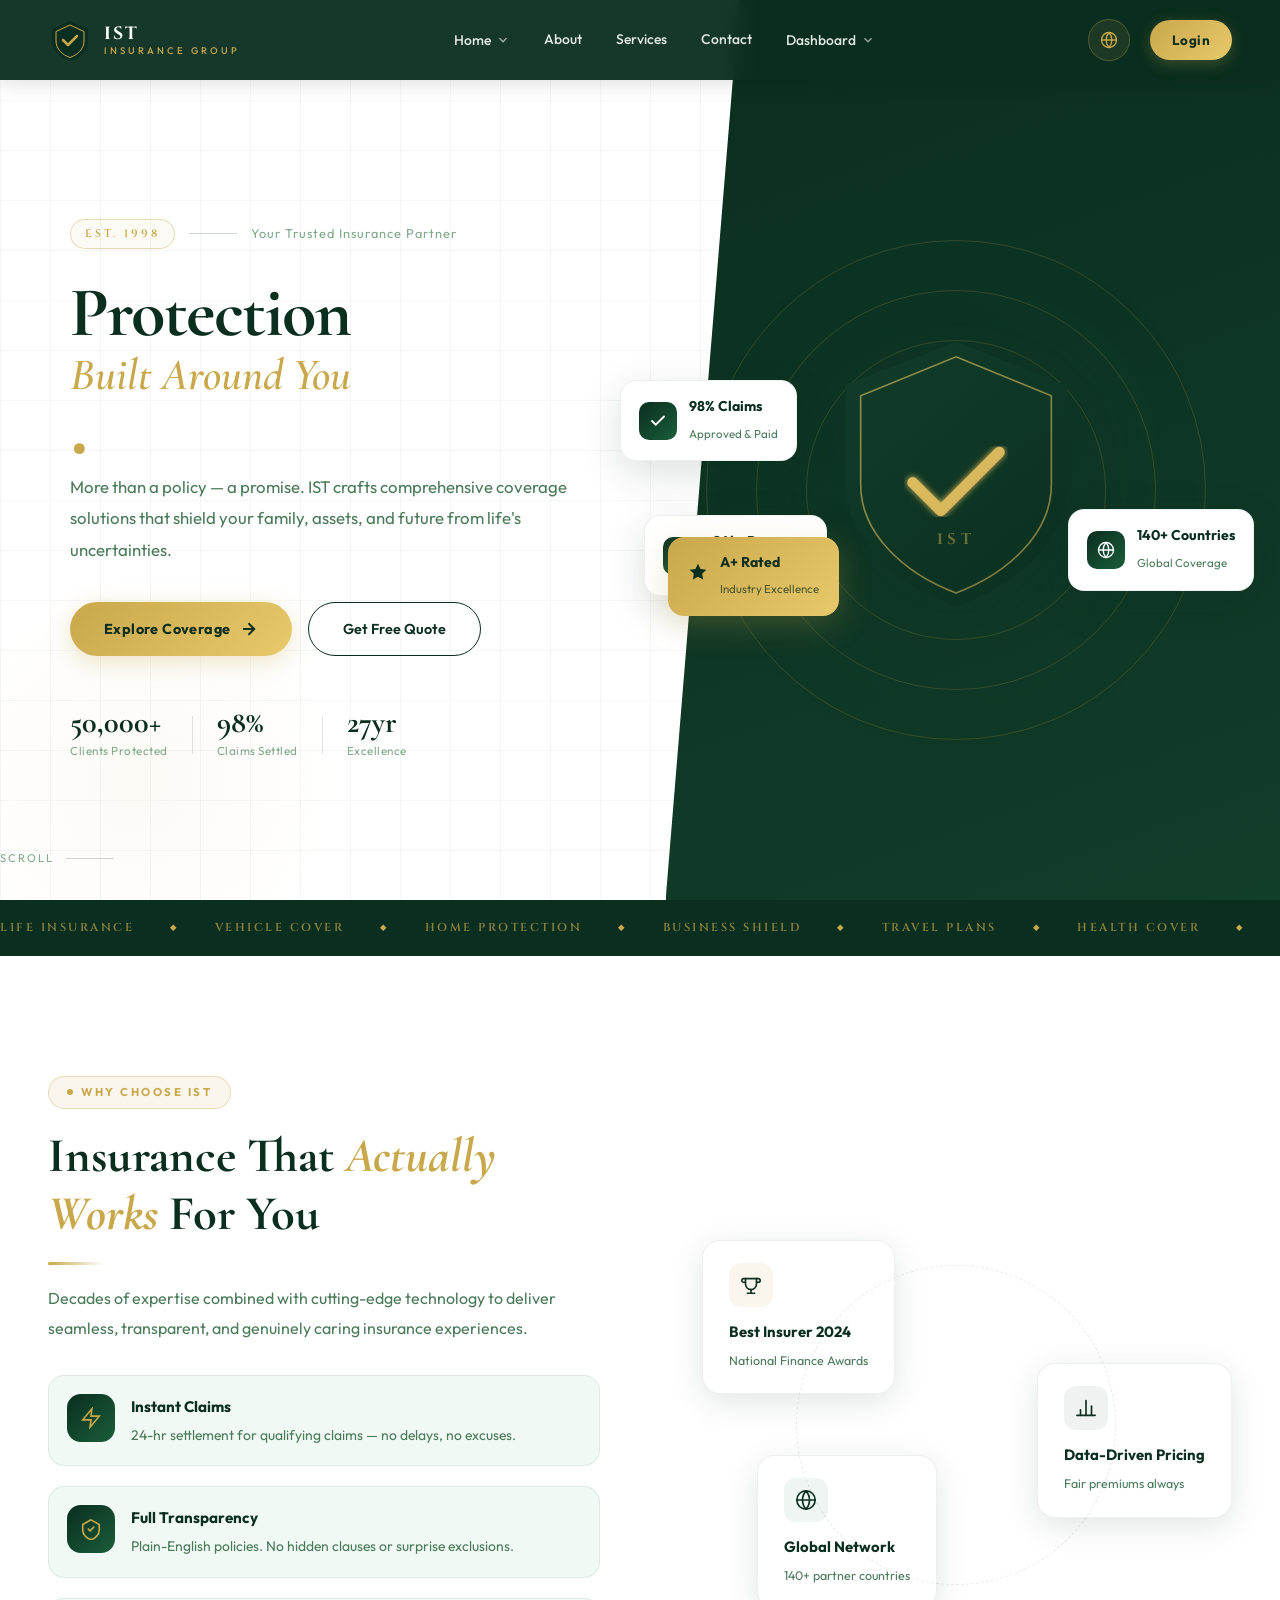
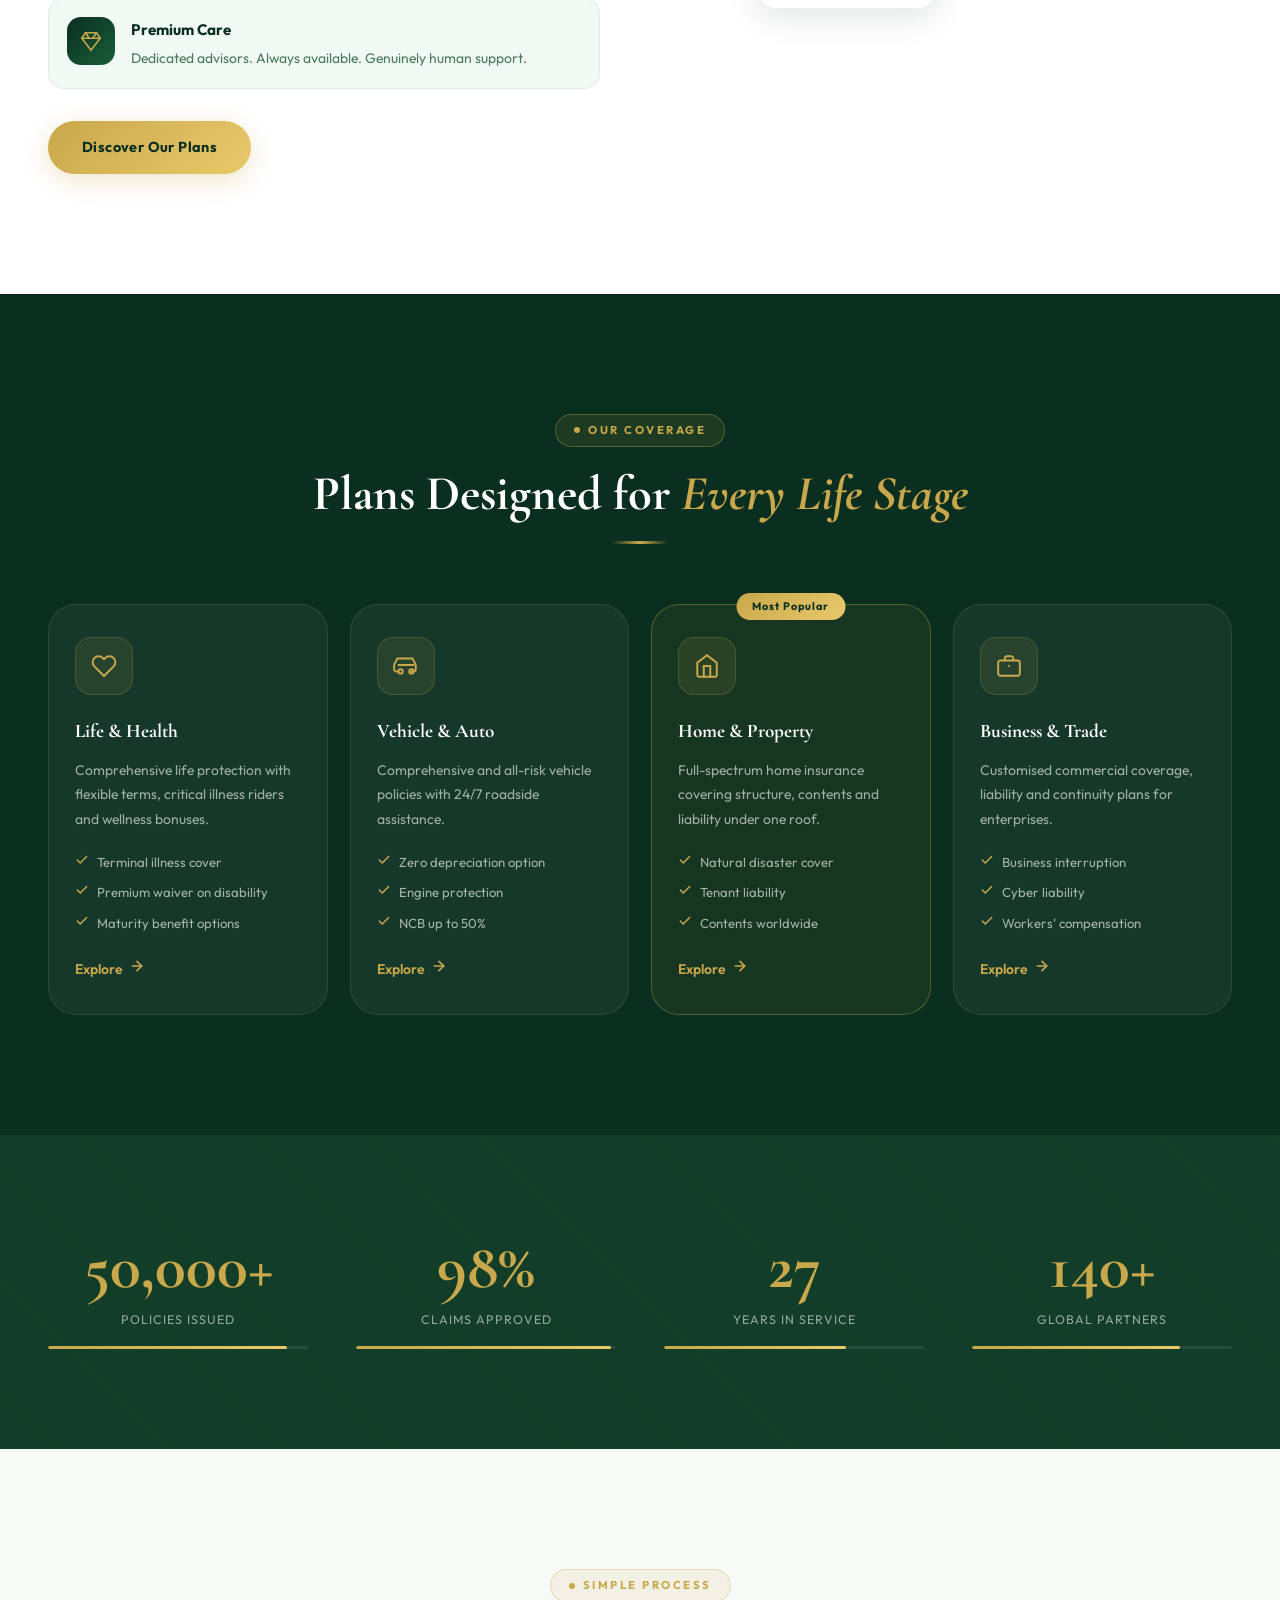
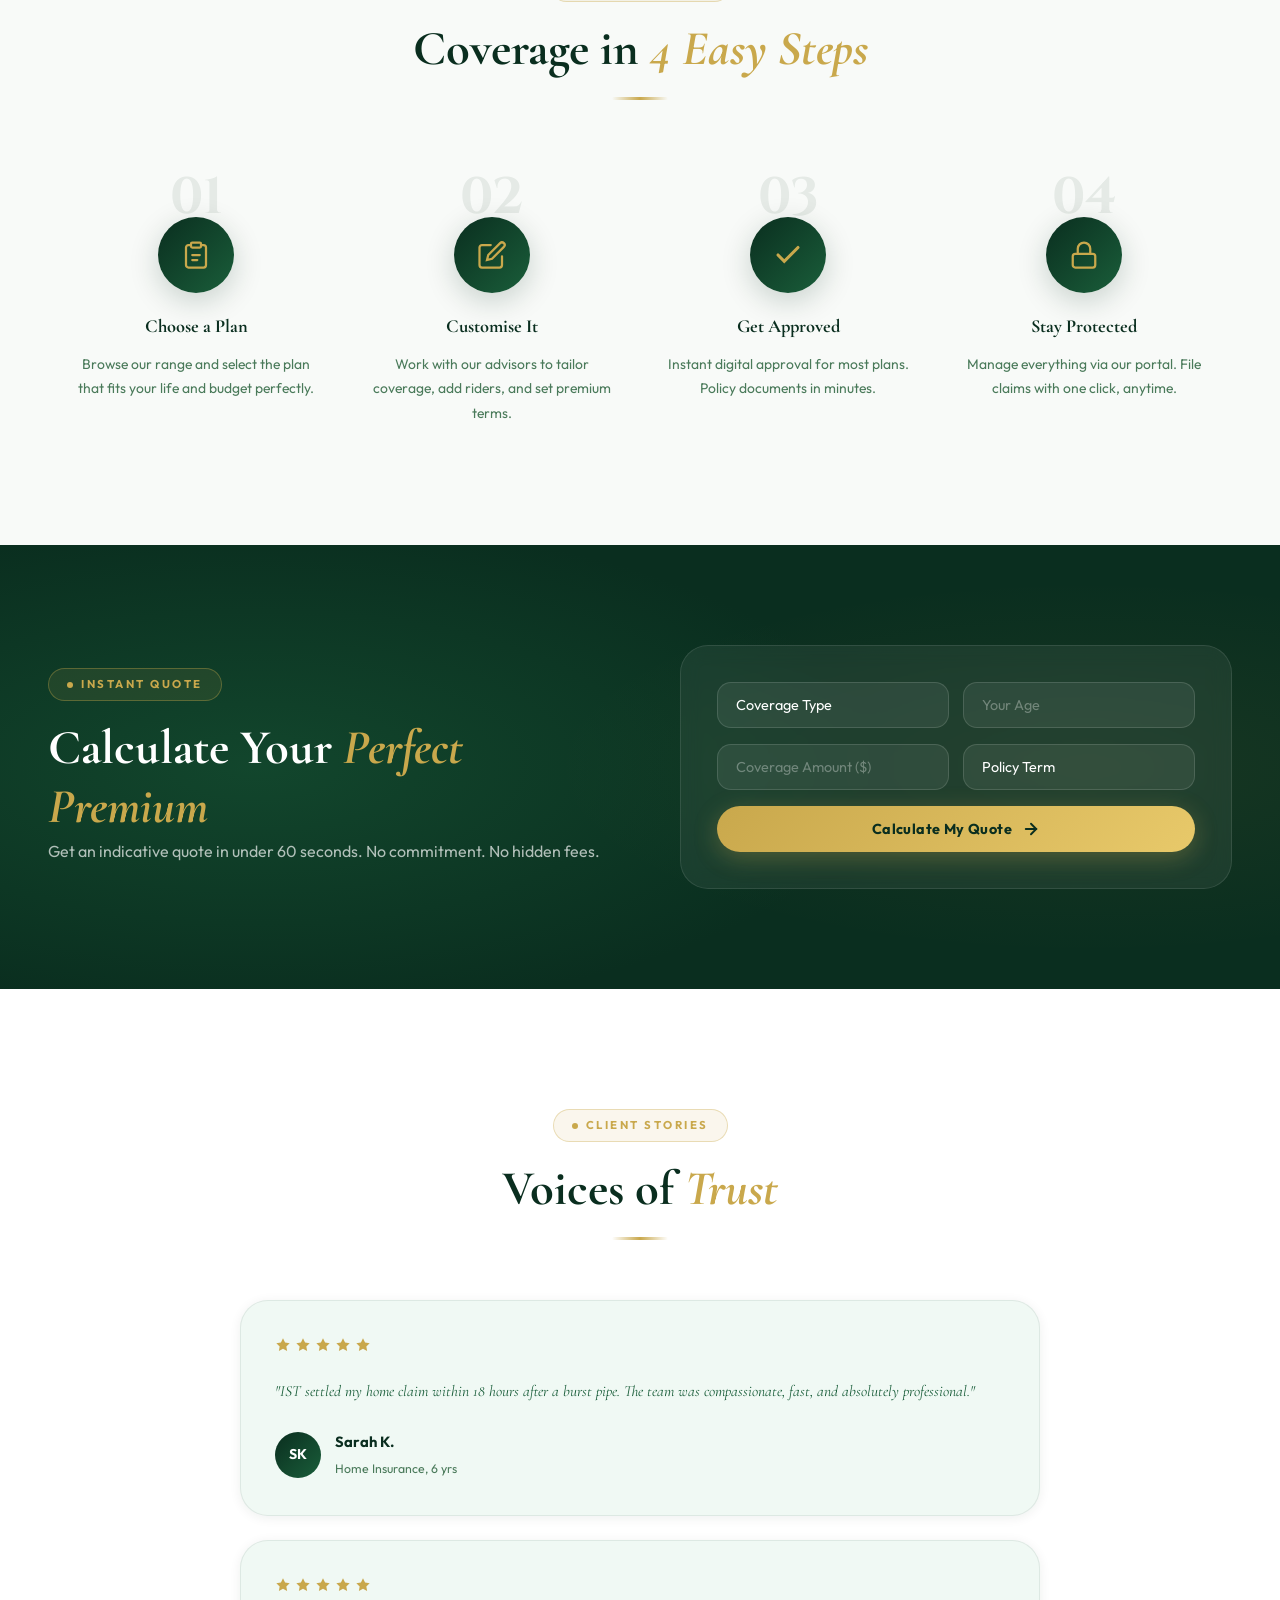
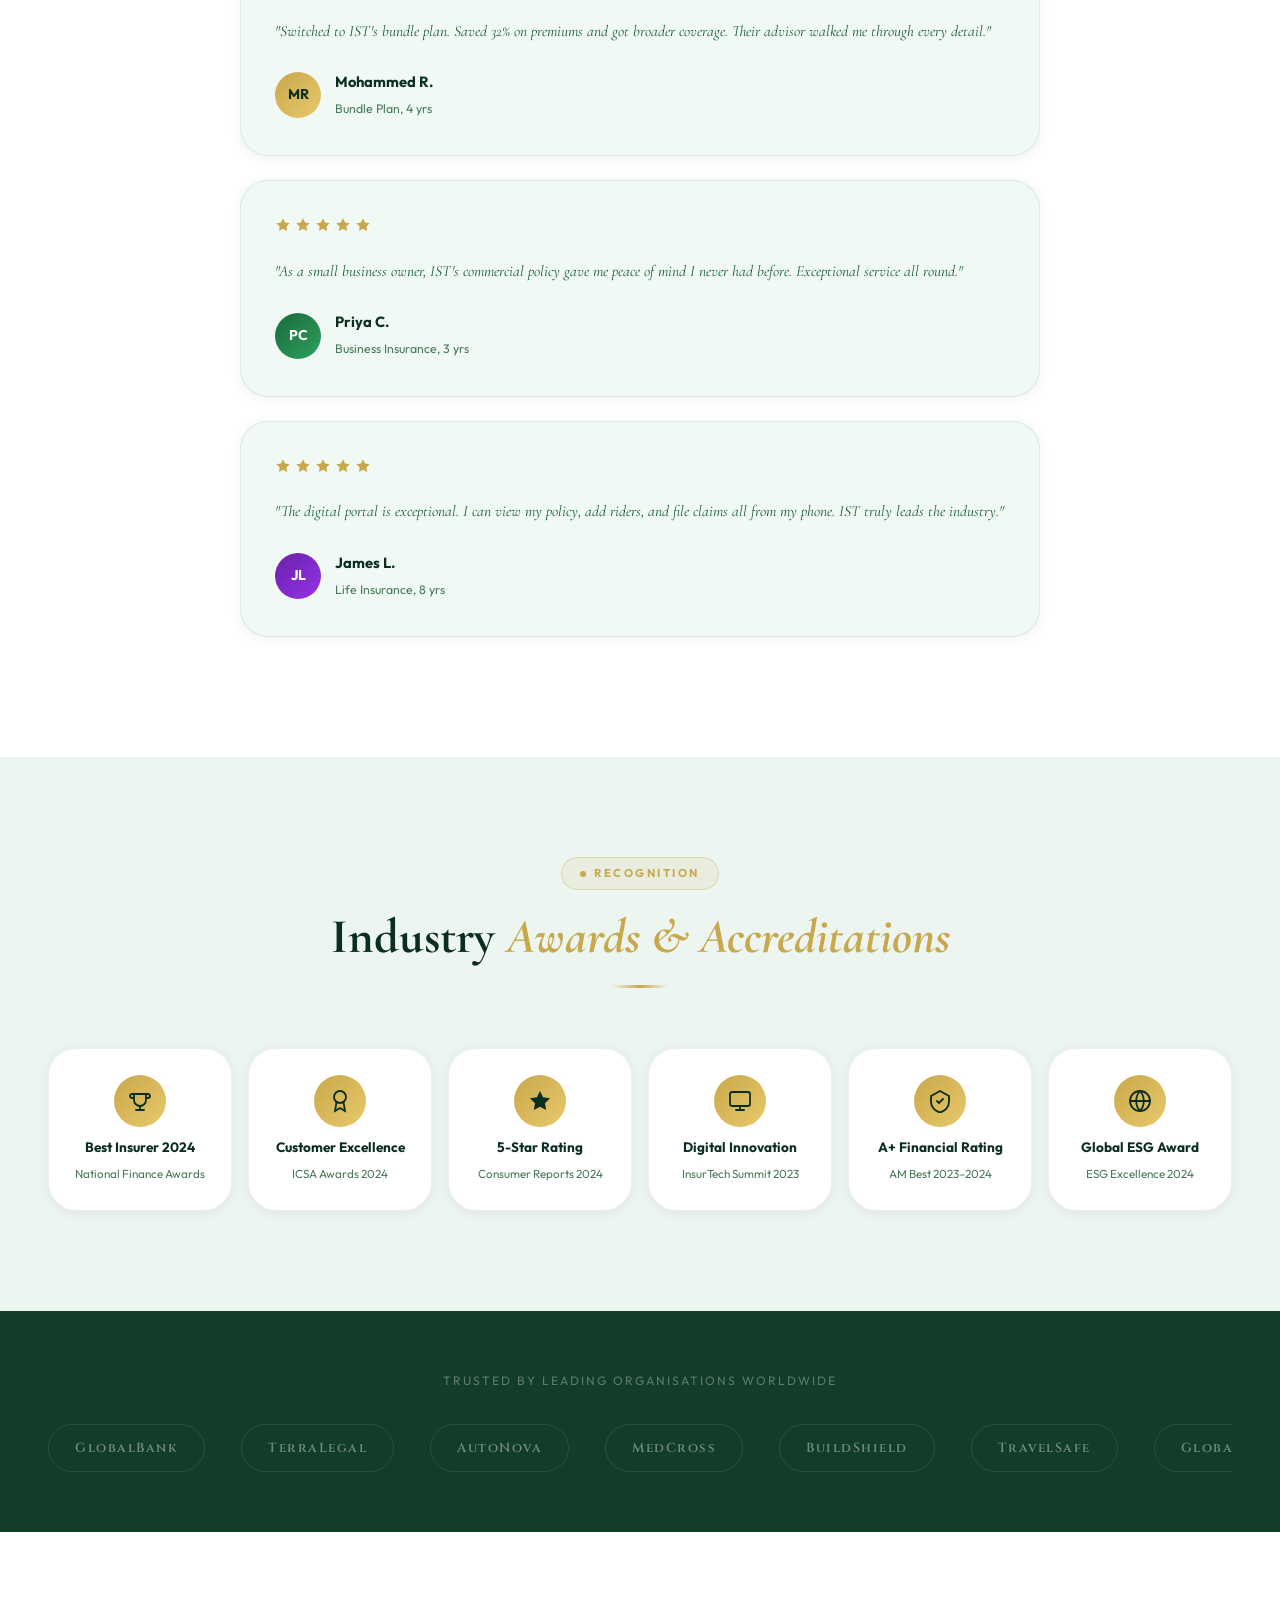
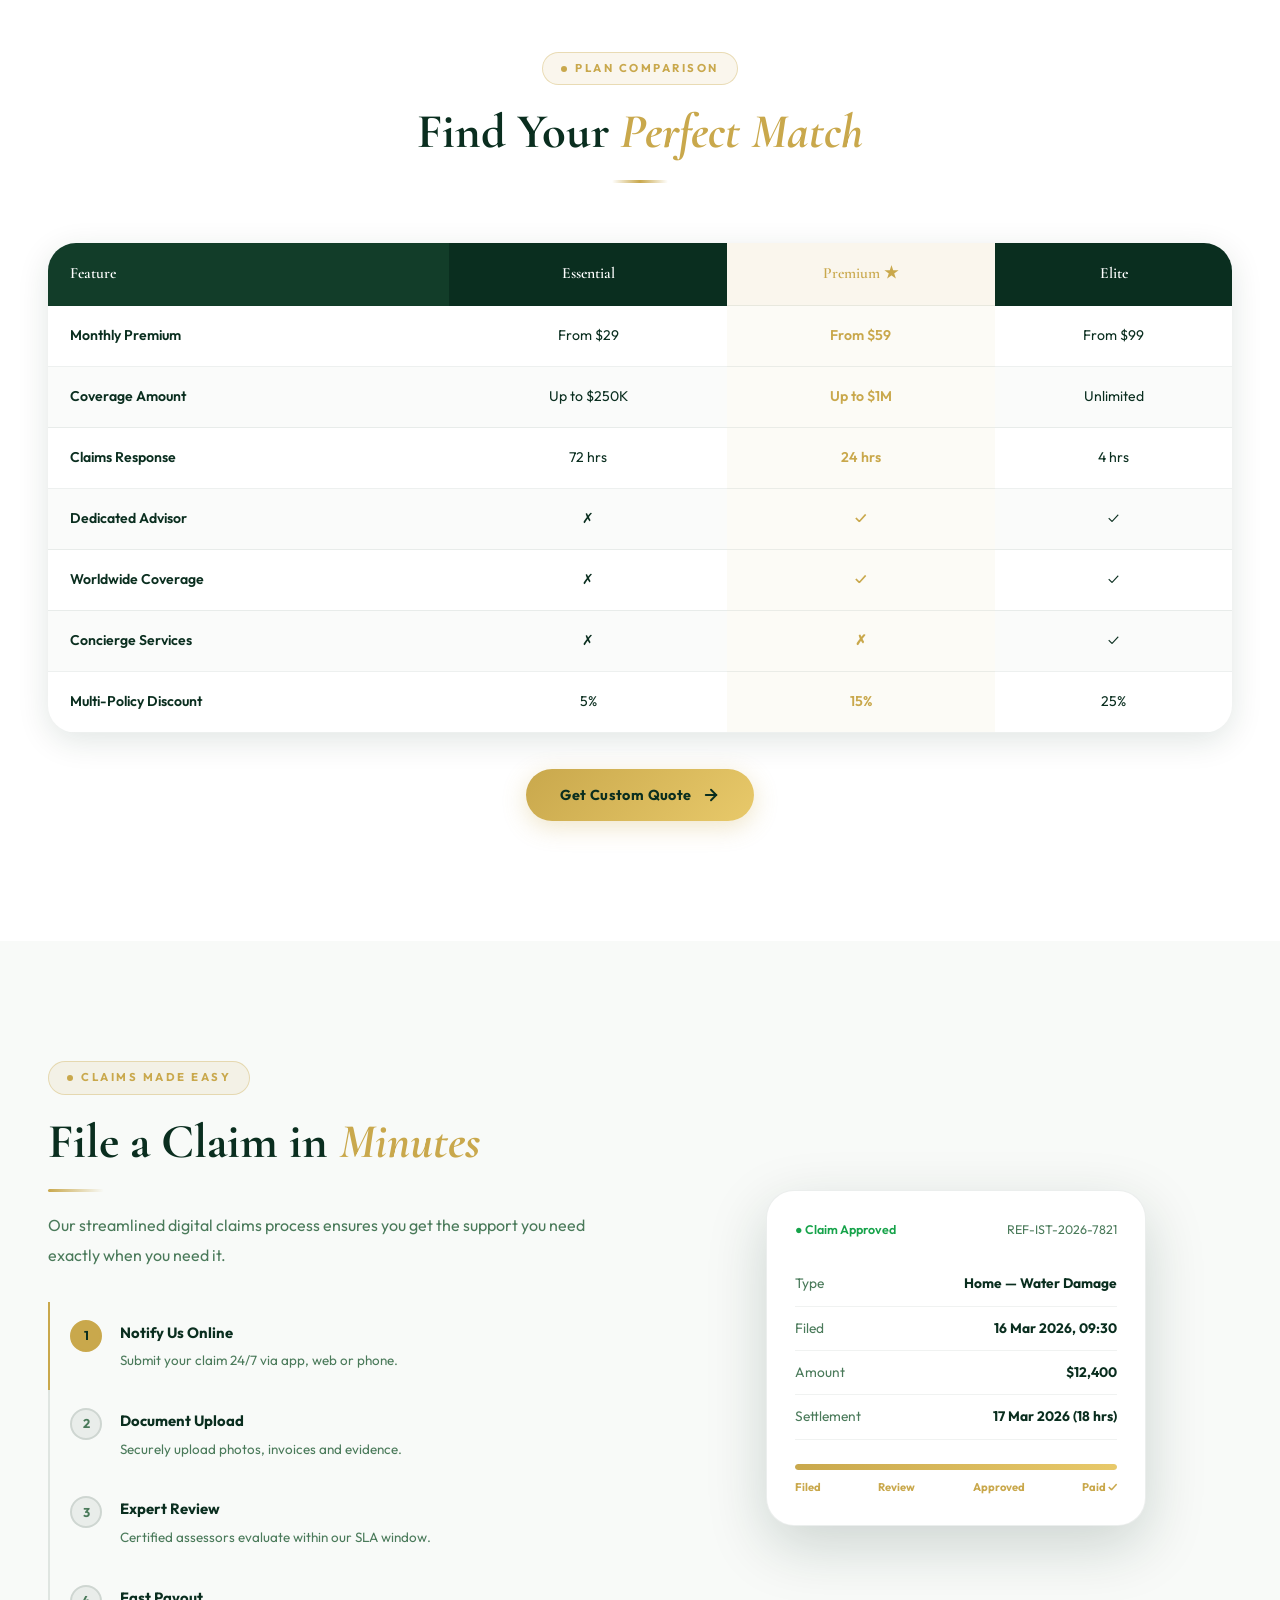
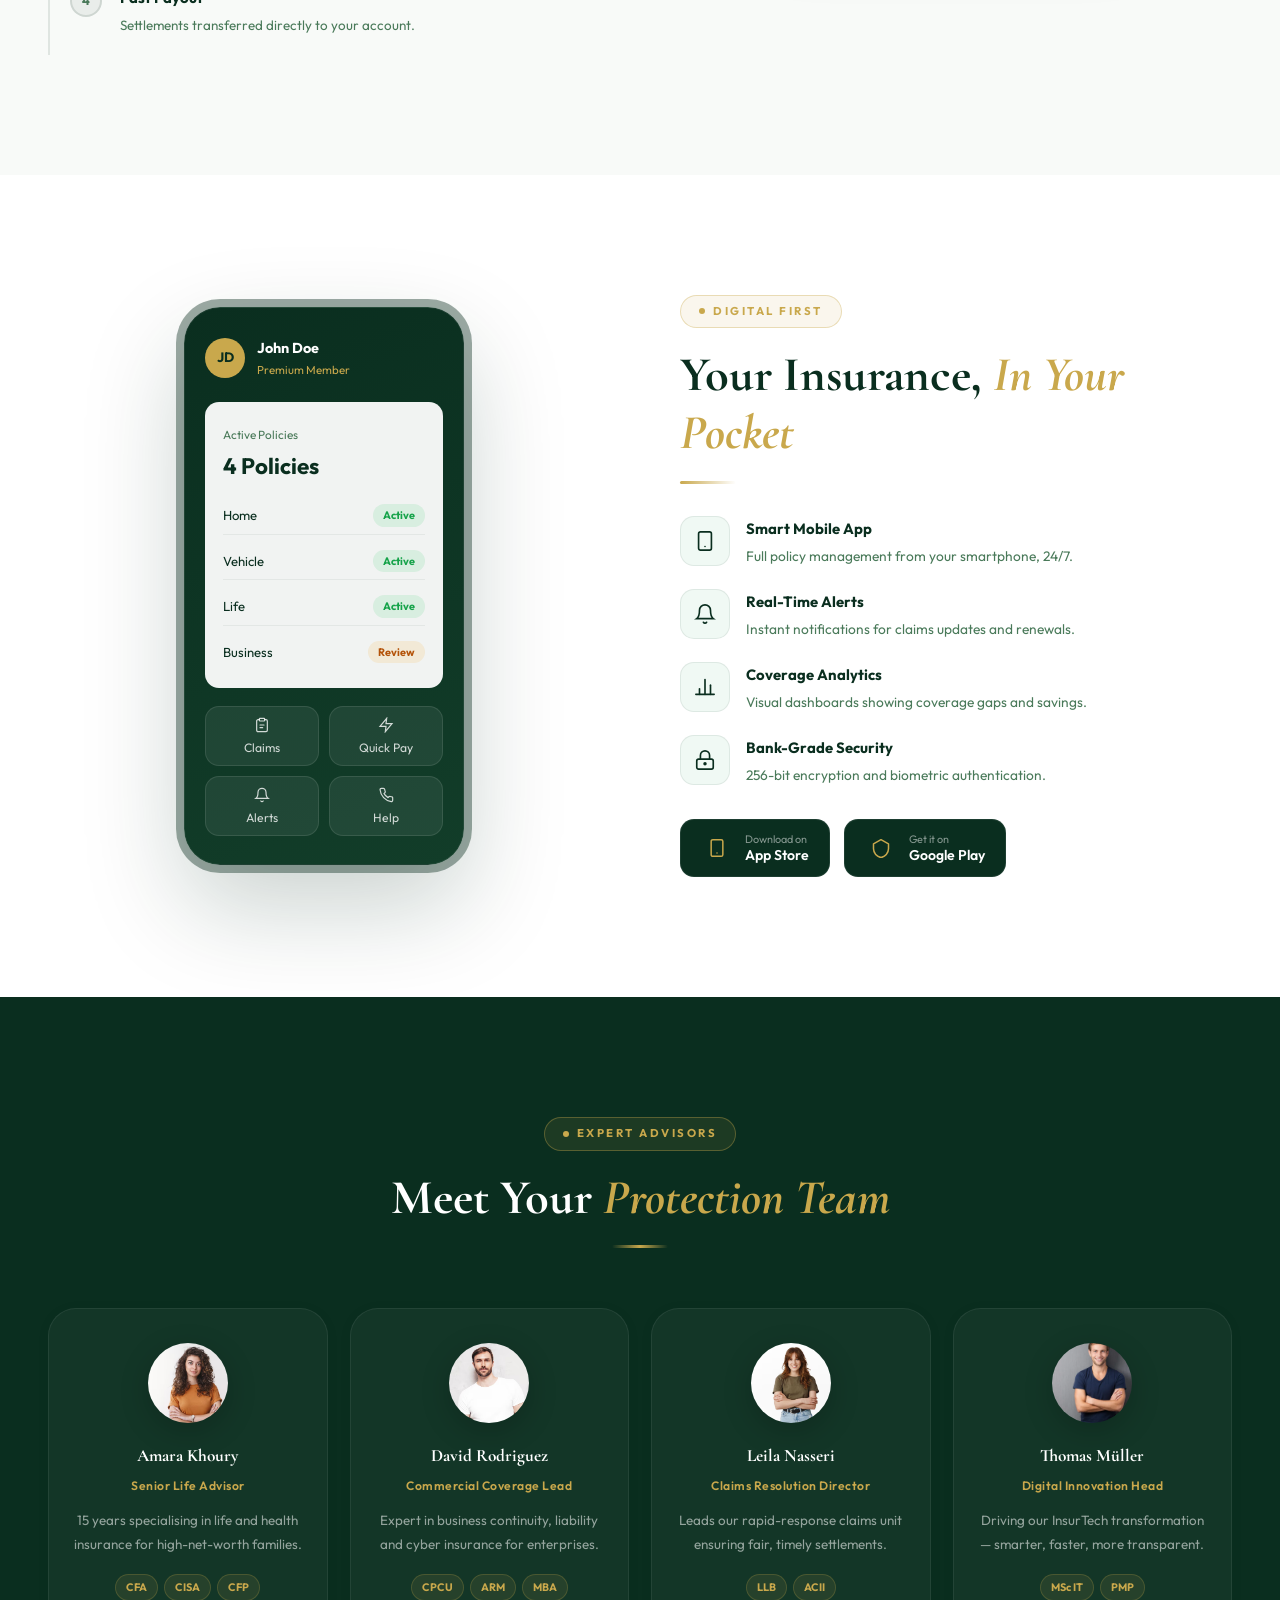
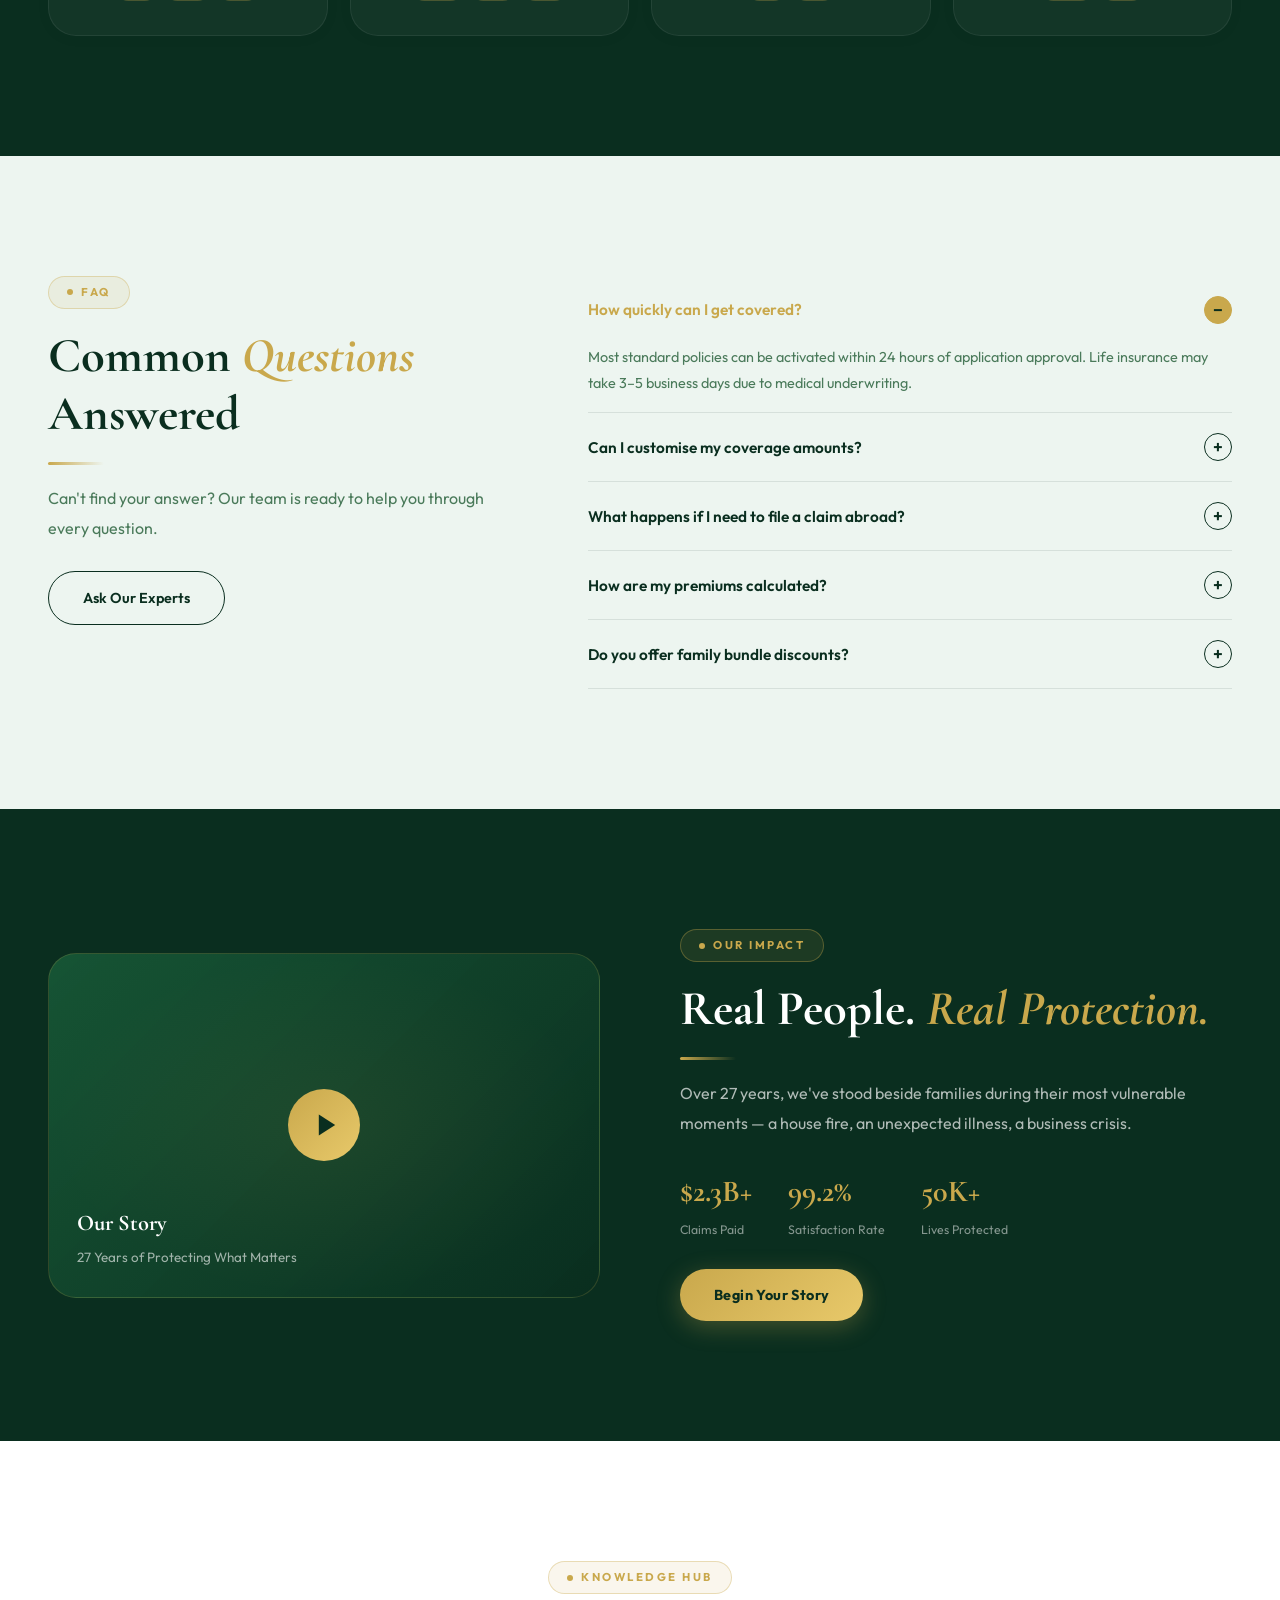
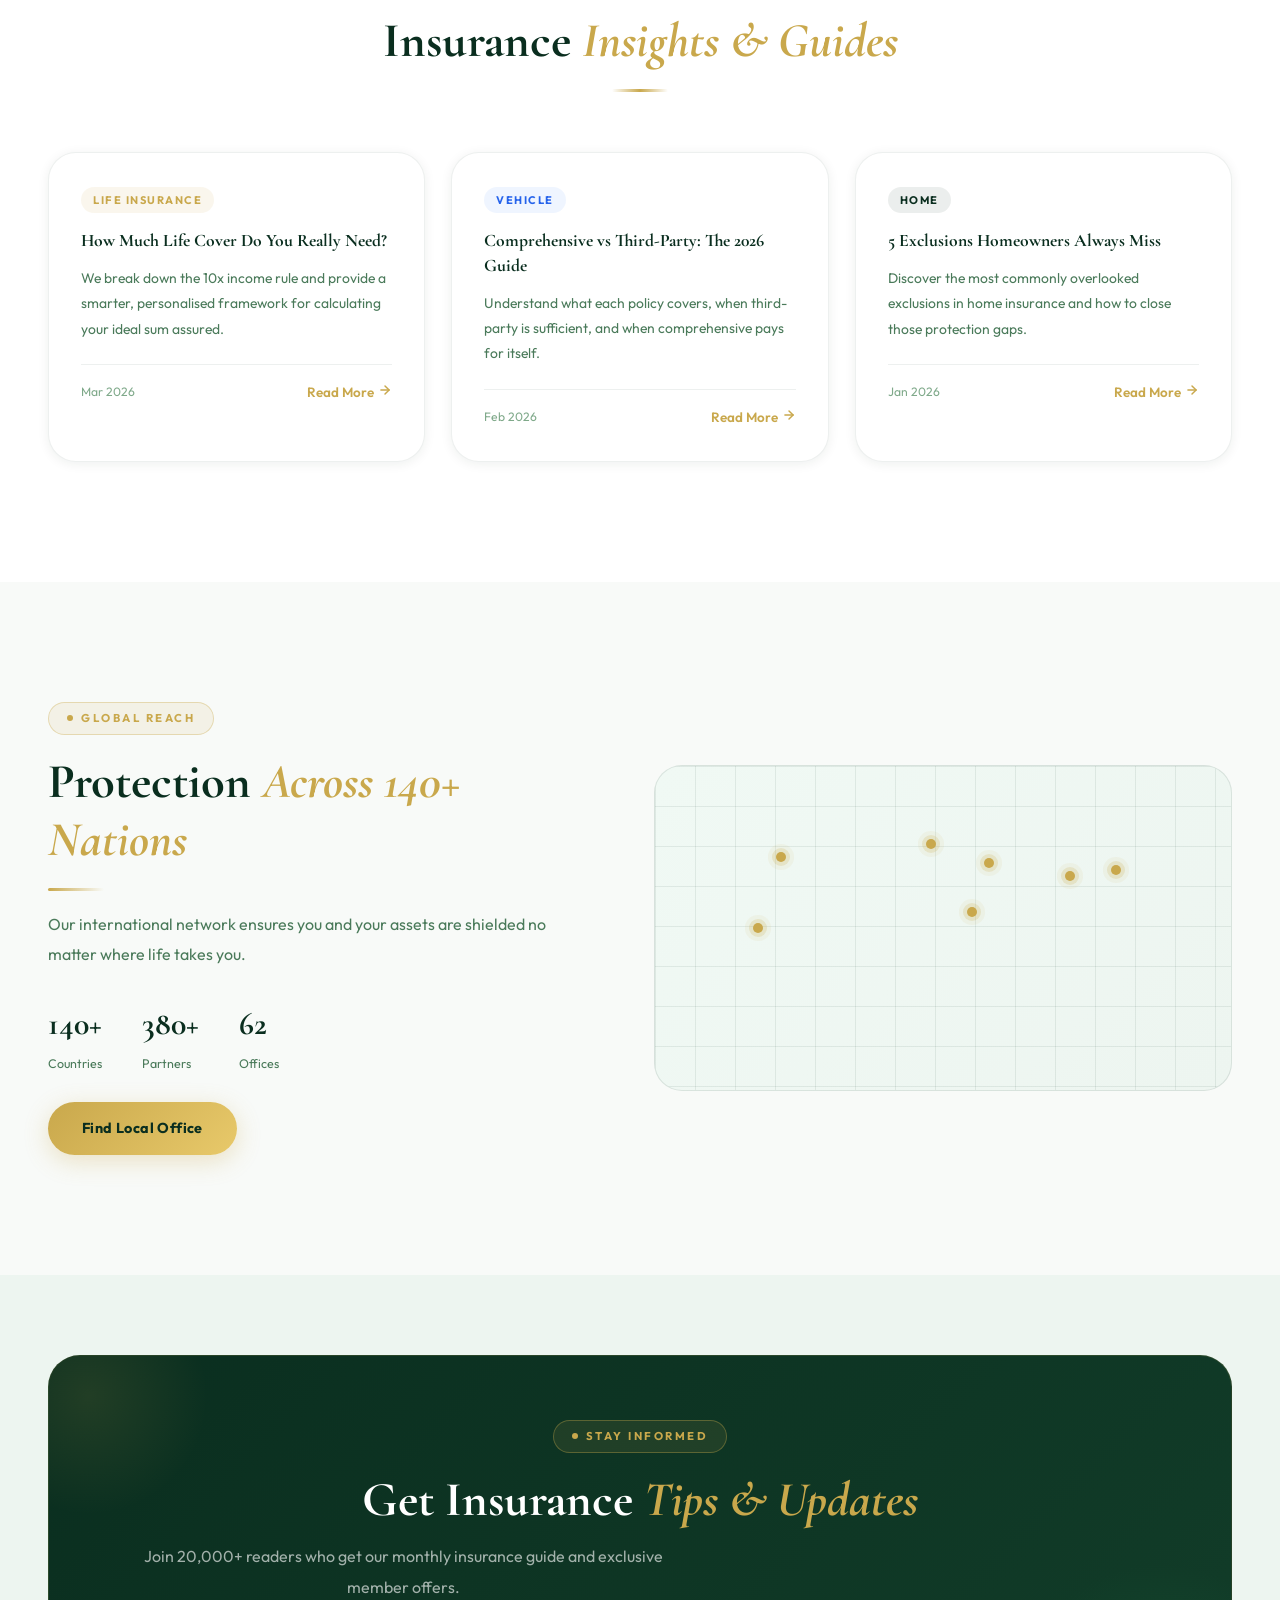
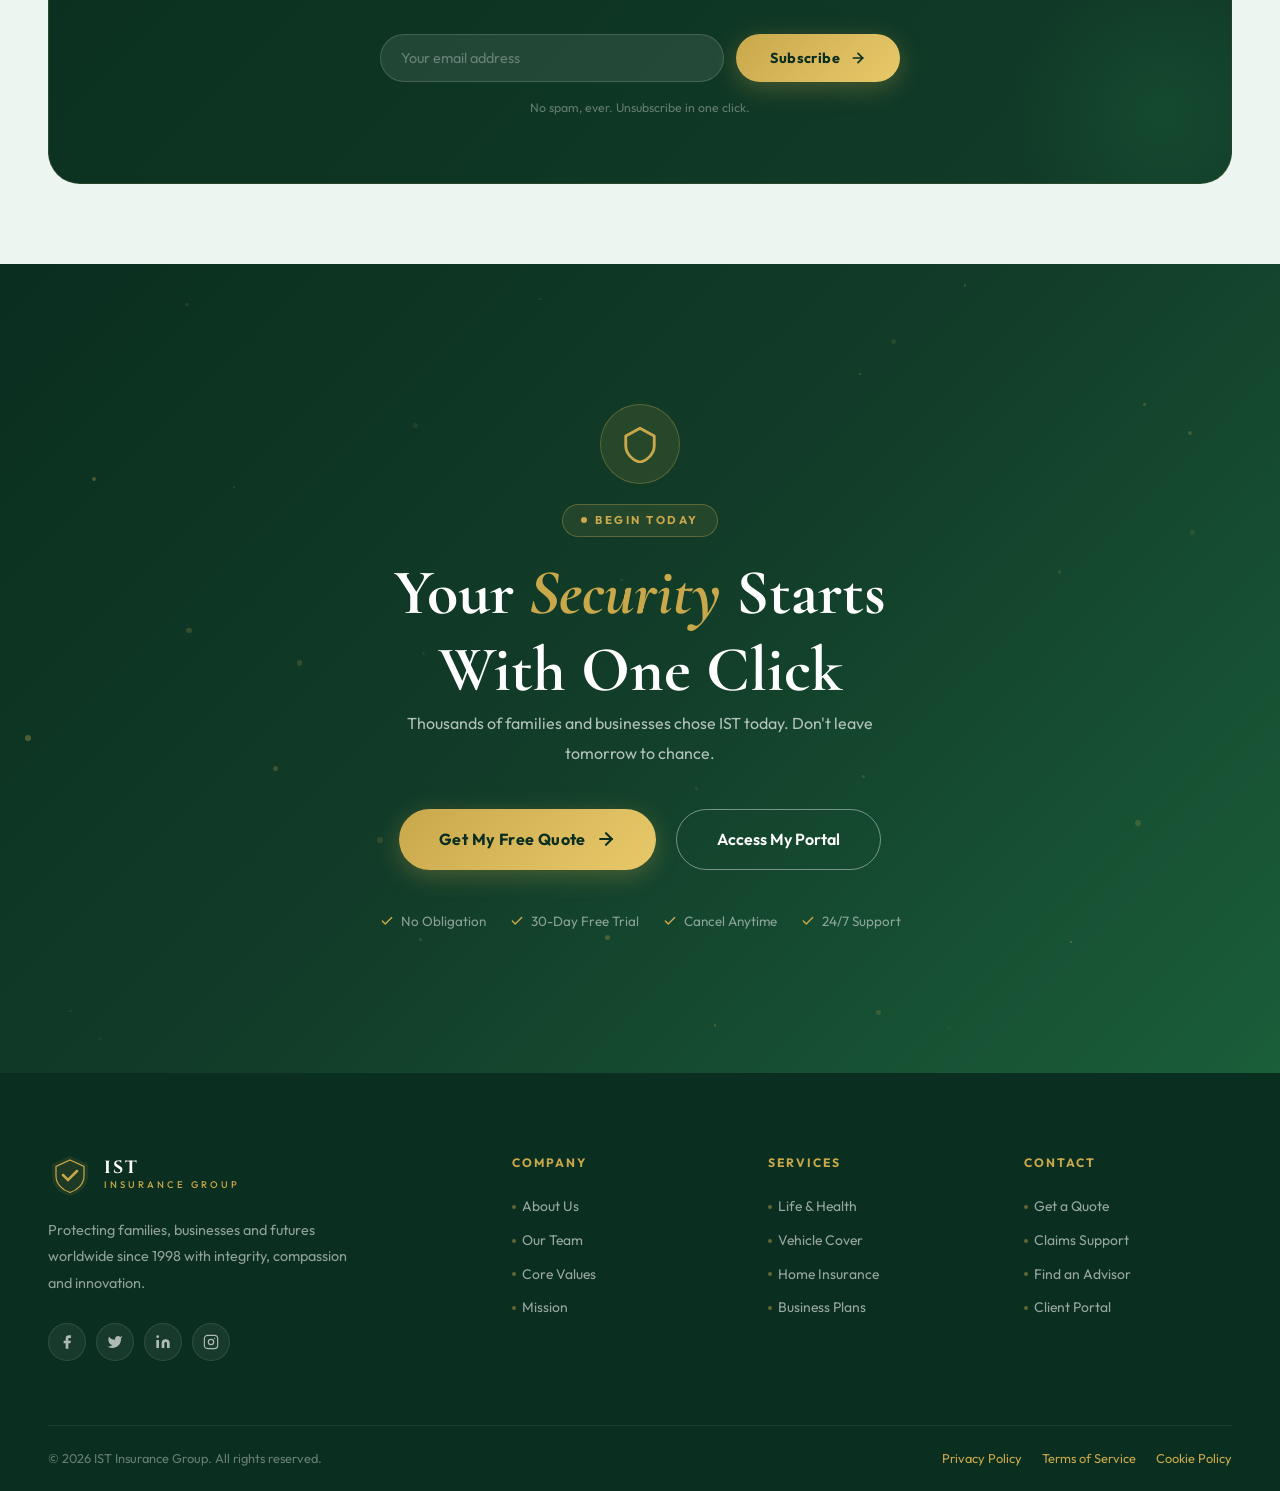
==== index.html @ d2c10c04 "Initial commit" ====
<!DOCTYPE html>
<html lang="en" dir="ltr">
<head>
<meta charset="UTF-8"/><meta name="viewport" content="width=device-width,initial-scale=1.0"/>
<title>IST Insurance — Trusted Protection, Exceptional Care</title>
<meta name="description" content="IST Insurance Group offers premium life, vehicle, home and business coverage. Get your free quote today."/>
<link rel="icon" href="favicon.svg" type="image/svg+xml"/>
<link rel="stylesheet" href="styles.css"/><link rel="stylesheet" href="home1.css"/>
</head>
<body>

<!-- S1: HERO -->
<section class="s-hero section" id="hero">
  <div class="hero-bg">
    <div class="hero-bg-circle1"></div><div class="hero-bg-circle2"></div>
    <div class="hero-bg-grid"></div><div class="hero-right-panel"></div>
  </div>
  <div class="hero-content container reveal">
    <div class="hero-eyebrow">
      <span class="hero-badge">EST. 1998</span>
      <span class="hero-eye-line"></span>
      <span class="hero-tagline">Your Trusted Insurance Partner</span>
    </div>
    <h1 class="hero-heading">
      <span class="hero-h-top">Protection</span>
      <span class="hero-h-mid">Built Around You</span>
      <span class="hero-h-bot">.</span>
    </h1>
    <p class="hero-sub">More than a policy — a promise. IST crafts comprehensive coverage solutions that shield your family, assets, and future from life's uncertainties.</p>
    <div class="hero-actions">
      <a href="services.html" class="btn-primary">Explore Coverage <span data-icon="arrowRight" style="width:18px;height:18px;display:inline-flex"></span></a>
      <a href="contact.html" class="btn-outline-dark">Get Free Quote</a>
    </div>
    <div class="hero-trust">
      <div class="trust-item"><span class="trust-num" data-count="50000" data-suffix="+">0+</span><span class="trust-lbl">Clients Protected</span></div>
      <div class="trust-div"></div>
      <div class="trust-item"><span class="trust-num" data-count="98" data-suffix="%">0%</span><span class="trust-lbl">Claims Settled</span></div>
      <div class="trust-div"></div>
      <div class="trust-item"><span class="trust-num" data-count="27" data-suffix="yr">0yr</span><span class="trust-lbl">Excellence</span></div>
    </div>
  </div>
  <div class="hero-visual">
    <div class="hero-illustration">
      <div class="hero-pulse">
        <div class="hp-ring"></div><div class="hp-ring"></div><div class="hp-ring"></div>
      </div>
      <svg class="hero-shield-svg" viewBox="0 0 240 290" fill="none" xmlns="http://www.w3.org/2000/svg">
        <defs>
          <linearGradient id="sg1" x1="0" y1="0" x2="240" y2="290" gradientUnits="userSpaceOnUse">
            <stop offset="0%" stop-color="#123D29"/>
            <stop offset="100%" stop-color="#0A2E1F"/>
          </linearGradient>
          <linearGradient id="gg1" x1="0" y1="0" x2="240" y2="290" gradientUnits="userSpaceOnUse">
            <stop offset="0%" stop-color="#E8C96A"/>
            <stop offset="100%" stop-color="#C9A84C"/>
          </linearGradient>
          <filter id="glow"><feGaussianBlur stdDeviation="3" result="blur"/><feComposite in="SourceGraphic" in2="blur" operator="over"/></filter>
        </defs>
        <!-- Main shield -->
        <path d="M120 8L222 48V140C222 192 176 232 120 252C64 232 18 192 18 140V48Z" fill="url(#sg1)"/>
        <!-- Inner border -->
        <path d="M120 22L208 58V140C208 185 168 222 120 240C72 222 32 185 32 140V58Z" fill="none" stroke="url(#gg1)" stroke-width="1.5" opacity="0.6"/>
        <!-- Check mark -->
        <path d="M80 138l26 26 54-54" stroke="url(#gg1)" stroke-width="10" stroke-linecap="round" stroke-linejoin="round" filter="url(#glow)"/>
        <!-- IST text -->
        <text x="120" y="195" text-anchor="middle" font-family="Cinzel,serif" font-size="14" font-weight="700" fill="rgba(201,168,76,0.5)" letter-spacing="4">IST</text>
      </svg>
      <div class="hero-float-cards">
        <!-- Card 1: Claims settled -->
        <div class="hfc">
          <div class="hfc-ic" data-icon="check" style="width:38px;height:38px;border-radius:10px;background:linear-gradient(135deg,var(--forest),var(--forest-light));display:flex;align-items:center;justify-content:center;flex-shrink:0;color:var(--gold)"></div>
          <div class="hfc-text"><strong>98% Claims</strong><span>Approved & Paid</span></div>
        </div>
        <!-- Card 2: Global coverage -->
        <div class="hfc">
          <div class="hfc-ic" data-icon="globe" style="width:38px;height:38px;border-radius:10px;background:linear-gradient(135deg,var(--forest),var(--forest-light));display:flex;align-items:center;justify-content:center;flex-shrink:0;color:var(--gold)"></div>
          <div class="hfc-text"><strong>140+ Countries</strong><span>Global Coverage</span></div>
        </div>
        <!-- Card 3: Response -->
        <div class="hfc">
          <div class="hfc-ic" data-icon="lightning" style="width:38px;height:38px;border-radius:10px;background:linear-gradient(135deg,var(--forest),var(--forest-light));display:flex;align-items:center;justify-content:center;flex-shrink:0;color:var(--gold)"></div>
          <div class="hfc-text"><strong>24hr Response</strong><span>Claims Processing</span></div>
        </div>
      </div>
      <!-- Rating badge -->
      <div class="hero-rating-card">
        <div class="hrc-star" data-icon="star"></div>
        <div class="hrc-text"><strong>A+ Rated</strong><span>Industry Excellence</span></div>
      </div>
    </div>
  </div>
  <div class="hero-scroll-indicator">
    <span>Scroll</span>
    <div class="scroll-line"><div class="scroll-dot"></div></div>
  </div>
</section>

<!-- S2: TICKER -->
<section class="s-ticker section">
  <div class="ticker-wrap">
    <div class="ticker-track">
      <span>Life Insurance</span><span class="ticker-dot">◆</span>
      <span>Vehicle Cover</span><span class="ticker-dot">◆</span>
      <span>Home Protection</span><span class="ticker-dot">◆</span>
      <span>Business Shield</span><span class="ticker-dot">◆</span>
      <span>Travel Plans</span><span class="ticker-dot">◆</span>
      <span>Health Cover</span><span class="ticker-dot">◆</span>
      <span>Marine Insurance</span><span class="ticker-dot">◆</span>
      <span>Liability Cover</span><span class="ticker-dot">◆</span>
      <span>Life Insurance</span><span class="ticker-dot">◆</span>
      <span>Vehicle Cover</span><span class="ticker-dot">◆</span>
      <span>Home Protection</span><span class="ticker-dot">◆</span>
      <span>Business Shield</span><span class="ticker-dot">◆</span>
      <span>Travel Plans</span><span class="ticker-dot">◆</span>
      <span>Health Cover</span><span class="ticker-dot">◆</span>
      <span>Marine Insurance</span><span class="ticker-dot">◆</span>
      <span>Liability Cover</span><span class="ticker-dot">◆</span>
    </div>
  </div>
</section>

<!-- S3: WHY IST -->
<section class="s-why section" id="why"><div class="container">
  <div class="why-grid">
    <div>
      <div class="section-badge reveal">Why Choose IST</div>
      <h2 class="section-title reveal delay-1">Insurance That <span class="accent">Actually Works</span> For You</h2>
      <div class="gold-line reveal delay-2"></div>
      <p class="section-subtitle reveal delay-2">Decades of expertise combined with cutting-edge technology to deliver seamless, transparent, and genuinely caring insurance experiences.</p>
      <div class="why-features reveal delay-3">
        <div class="wf-item">
          <div class="wf-icon" data-icon="lightning"></div>
          <div><strong>Instant Claims</strong><p>24-hr settlement for qualifying claims — no delays, no excuses.</p></div>
        </div>
        <div class="wf-item">
          <div class="wf-icon" data-icon="shieldCheck"></div>
          <div><strong>Full Transparency</strong><p>Plain-English policies. No hidden clauses or surprise exclusions.</p></div>
        </div>
        <div class="wf-item">
          <div class="wf-icon" data-icon="diamond"></div>
          <div><strong>Premium Care</strong><p>Dedicated advisors. Always available. Genuinely human support.</p></div>
        </div>
      </div>
      <a href="services.html" class="btn-primary reveal delay-4" style="margin-top:32px">Discover Our Plans</a>
    </div>
    <div class="why-right reveal-right delay-2">
      <div class="why-visual">
        <div class="why-card wc1">
          <div class="wc-icon" style="background:rgba(201,168,76,.1)" data-icon="trophy"></div>
          <strong>Best Insurer 2024</strong><span>National Finance Awards</span>
        </div>
        <div class="why-card wc2">
          <div class="wc-icon" style="background:rgba(10,46,31,.06)" data-icon="chart"></div>
          <strong>Data-Driven Pricing</strong><span>Fair premiums always</span>
        </div>
        <div class="why-card wc3">
          <div class="wc-icon" style="background:rgba(45,122,86,.08)" data-icon="globe"></div>
          <strong>Global Network</strong><span>140+ partner countries</span>
        </div>
        <div class="why-bg-ring"></div>
      </div>
    </div>
  </div>
</div></section>

<!-- S4: PLANS -->
<section class="s-plans section" id="plans"><div class="container">
  <div class="text-center">
    <div class="section-badge reveal">Our Coverage</div>
    <h2 class="section-title reveal delay-1">Plans Designed for <span class="accent">Every Life Stage</span></h2>
    <div class="gold-line reveal delay-2"></div>
  </div>
  <div class="plans-grid">
    <div class="plan-card reveal delay-1">
      <div class="pc-icon-wrap" data-icon="heart"></div>
      <h3>Life &amp; Health</h3>
      <p>Comprehensive life protection with flexible terms, critical illness riders and wellness bonuses.</p>
      <ul class="pc-perks">
        <li><span data-icon="check"></span>Terminal illness cover</li>
        <li><span data-icon="check"></span>Premium waiver on disability</li>
        <li><span data-icon="check"></span>Maturity benefit options</li>
      </ul>
      <a href="services.html" class="pc-link">Explore <span data-icon="arrowRight"></span></a>
    </div>
    <div class="plan-card reveal delay-2">
      <div class="pc-icon-wrap" data-icon="car"></div>
      <h3>Vehicle &amp; Auto</h3>
      <p>Comprehensive and all-risk vehicle policies with 24/7 roadside assistance.</p>
      <ul class="pc-perks">
        <li><span data-icon="check"></span>Zero depreciation option</li>
        <li><span data-icon="check"></span>Engine protection</li>
        <li><span data-icon="check"></span>NCB up to 50%</li>
      </ul>
      <a href="services.html" class="pc-link">Explore <span data-icon="arrowRight"></span></a>
    </div>
    <div class="plan-card reveal delay-3 plan-card--featured">
      <div class="pc-featured-badge">Most Popular</div>
      <div class="pc-icon-wrap" data-icon="home"></div>
      <h3>Home &amp; Property</h3>
      <p>Full-spectrum home insurance covering structure, contents and liability under one roof.</p>
      <ul class="pc-perks">
        <li><span data-icon="check"></span>Natural disaster cover</li>
        <li><span data-icon="check"></span>Tenant liability</li>
        <li><span data-icon="check"></span>Contents worldwide</li>
      </ul>
      <a href="services.html" class="pc-link">Explore <span data-icon="arrowRight"></span></a>
    </div>
    <div class="plan-card reveal delay-4">
      <div class="pc-icon-wrap" data-icon="briefcase"></div>
      <h3>Business &amp; Trade</h3>
      <p>Customised commercial coverage, liability and continuity plans for enterprises.</p>
      <ul class="pc-perks">
        <li><span data-icon="check"></span>Business interruption</li>
        <li><span data-icon="check"></span>Cyber liability</li>
        <li><span data-icon="check"></span>Workers' compensation</li>
      </ul>
      <a href="services.html" class="pc-link">Explore <span data-icon="arrowRight"></span></a>
    </div>
  </div>
</div></section>

<!-- S5: STATS -->
<section class="s-stats section" id="stats"><div class="stats-bg-pattern"></div>
  <div class="container">
    <div class="stats-grid">
      <div class="stat-item reveal"><span class="stat-num" data-count="50000" data-suffix="+">0+</span><span class="stat-label">Policies Issued</span><div class="stat-bar"><div class="stat-fill" style="--w:92%"></div></div></div>
      <div class="stat-item reveal delay-2"><span class="stat-num" data-count="98" data-suffix="%">0%</span><span class="stat-label">Claims Approved</span><div class="stat-bar"><div class="stat-fill" style="--w:98%"></div></div></div>
      <div class="stat-item reveal delay-3"><span class="stat-num" data-count="27" data-suffix="">0</span><span class="stat-label">Years in Service</span><div class="stat-bar"><div class="stat-fill" style="--w:70%"></div></div></div>
      <div class="stat-item reveal delay-4"><span class="stat-num" data-count="140" data-suffix="+">0+</span><span class="stat-label">Global Partners</span><div class="stat-bar"><div class="stat-fill" style="--w:80%"></div></div></div>
    </div>
  </div>
</section>

<!-- S6: HOW IT WORKS -->
<section class="s-how section" id="how"><div class="container">
  <div class="text-center">
    <div class="section-badge reveal">Simple Process</div>
    <h2 class="section-title reveal delay-1">Coverage in <span class="accent">4 Easy Steps</span></h2>
    <div class="gold-line reveal delay-2"></div>
  </div>
  <div class="how-steps">
    <div class="how-step reveal delay-1">
      <div class="hs-num">01</div>
      <div class="hs-icon" data-icon="clipboard"></div>
      <h3>Choose a Plan</h3>
      <p>Browse our range and select the plan that fits your life and budget perfectly.</p>
    </div>
    <div class="how-connector reveal delay-2"><div class="hc-line"></div></div>
    <div class="how-step reveal delay-2">
      <div class="hs-num">02</div>
      <div class="hs-icon" data-icon="edit"></div>
      <h3>Customise It</h3>
      <p>Work with our advisors to tailor coverage, add riders, and set premium terms.</p>
    </div>
    <div class="how-connector reveal delay-3"><div class="hc-line"></div></div>
    <div class="how-step reveal delay-3">
      <div class="hs-num">03</div>
      <div class="hs-icon" data-icon="check"></div>
      <h3>Get Approved</h3>
      <p>Instant digital approval for most plans. Policy documents in minutes.</p>
    </div>
    <div class="how-connector reveal delay-4"><div class="hc-line"></div></div>
    <div class="how-step reveal delay-4">
      <div class="hs-num">04</div>
      <div class="hs-icon" data-icon="lock"></div>
      <h3>Stay Protected</h3>
      <p>Manage everything via our portal. File claims with one click, anytime.</p>
    </div>
  </div>
</div></section>

<!-- S7: QUOTE CALCULATOR -->
<section class="s-calculator section" id="calculator">
  <div class="calc-bg-overlay"></div>
  <div class="container">
    <div class="calc-inner">
      <div class="calc-copy">
        <div class="section-badge">Instant Quote</div>
        <h2 class="section-title section-title-light">Calculate Your <span class="accent">Perfect Premium</span></h2>
        <p class="section-subtitle section-subtitle-light">Get an indicative quote in under 60 seconds. No commitment. No hidden fees.</p>
      </div>
      <form class="calc-form" id="quoteForm" onsubmit="handleQuote(event)">
        <div class="cf-row">
          <select class="cf-input" id="coverType" required>
            <option value="" disabled selected>Coverage Type</option>
            <option>Life &amp; Health</option><option>Vehicle &amp; Auto</option>
            <option>Home &amp; Property</option><option>Business &amp; Trade</option>
            <option>Travel Insurance</option>
          </select>
          <input class="cf-input" type="number" placeholder="Your Age" min="18" max="80" id="quoteAge" required/>
        </div>
        <div class="cf-row">
          <input class="cf-input" type="number" placeholder="Coverage Amount ($)" min="10000" id="quoteCover" required/>
          <select class="cf-input" id="quoteTerm">
            <option value="" disabled selected>Policy Term</option>
            <option>1 Year</option><option>3 Years</option><option>5 Years</option>
            <option>10 Years</option><option>Lifetime</option>
          </select>
        </div>
        <button type="submit" class="btn-primary" style="width:100%;justify-content:center">
          Calculate My Quote <span data-icon="arrowRight" style="width:18px;height:18px;display:inline-flex"></span>
        </button>
        <div class="calc-result" id="calcResult" style="display:none"></div>
      </form>
    </div>
  </div>
</section>

<!-- S8: TESTIMONIALS -->
<section class="s-testimonials section" id="testimonials"><div class="container">
  <div class="text-center">
    <div class="section-badge reveal">Client Stories</div>
    <h2 class="section-title reveal delay-1">Voices of <span class="accent">Trust</span></h2>
    <div class="gold-line reveal delay-2"></div>
  </div>
  <div class="test-wrapper reveal delay-2">
    <div class="test-track" id="testTrack">
      <div class="test-card">
        <div class="test-stars"><span data-icon="star"></span><span data-icon="star"></span><span data-icon="star"></span><span data-icon="star"></span><span data-icon="star"></span></div>
        <p class="test-quote">"IST settled my home claim within 18 hours after a burst pipe. The team was compassionate, fast, and absolutely professional."</p>
        <div class="test-author"><div class="test-avatar" style="background:linear-gradient(135deg,var(--forest),var(--forest-light))">SK</div><div><strong>Sarah K.</strong><span>Home Insurance, 6 yrs</span></div></div>
      </div>
      <div class="test-card">
        <div class="test-stars"><span data-icon="star"></span><span data-icon="star"></span><span data-icon="star"></span><span data-icon="star"></span><span data-icon="star"></span></div>
        <p class="test-quote">"Switched to IST's bundle plan. Saved 32% on premiums and got broader coverage. Their advisor walked me through every detail."</p>
        <div class="test-author"><div class="test-avatar" style="background:linear-gradient(135deg,var(--gold),var(--gold-light));color:var(--forest)">MR</div><div><strong>Mohammed R.</strong><span>Bundle Plan, 4 yrs</span></div></div>
      </div>
      <div class="test-card">
        <div class="test-stars"><span data-icon="star"></span><span data-icon="star"></span><span data-icon="star"></span><span data-icon="star"></span><span data-icon="star"></span></div>
        <p class="test-quote">"As a small business owner, IST's commercial policy gave me peace of mind I never had before. Exceptional service all round."</p>
        <div class="test-author"><div class="test-avatar" style="background:linear-gradient(135deg,#1a6b3c,#2d9f5c)">PC</div><div><strong>Priya C.</strong><span>Business Insurance, 3 yrs</span></div></div>
      </div>
      <div class="test-card">
        <div class="test-stars"><span data-icon="star"></span><span data-icon="star"></span><span data-icon="star"></span><span data-icon="star"></span><span data-icon="star"></span></div>
        <p class="test-quote">"The digital portal is exceptional. I can view my policy, add riders, and file claims all from my phone. IST truly leads the industry."</p>
        <div class="test-author"><div class="test-avatar" style="background:linear-gradient(135deg,#6B21A8,#9333EA)">JL</div><div><strong>James L.</strong><span>Life Insurance, 8 yrs</span></div></div>
      </div>
    </div>
  </div>
</div></section>

<!-- S9: AWARDS -->
<section class="s-awards section" id="awards"><div class="container">
  <div class="text-center">
    <div class="section-badge reveal">Recognition</div>
    <h2 class="section-title reveal delay-1">Industry <span class="accent">Awards &amp; Accreditations</span></h2>
    <div class="gold-line reveal delay-2"></div>
  </div>
  <div class="awards-grid reveal delay-2">
    <div class="award-item"><div class="aw-medal" data-icon="trophy"></div><strong>Best Insurer 2024</strong><span>National Finance Awards</span></div>
    <div class="award-item"><div class="aw-medal" data-icon="award"></div><strong>Customer Excellence</strong><span>ICSA Awards 2024</span></div>
    <div class="award-item"><div class="aw-medal" data-icon="star"></div><strong>5-Star Rating</strong><span>Consumer Reports 2024</span></div>
    <div class="award-item"><div class="aw-medal" data-icon="digital"></div><strong>Digital Innovation</strong><span>InsurTech Summit 2023</span></div>
    <div class="award-item"><div class="aw-medal" data-icon="shieldCheck"></div><strong>A+ Financial Rating</strong><span>AM Best 2023–2024</span></div>
    <div class="award-item"><div class="aw-medal" data-icon="globe"></div><strong>Global ESG Award</strong><span>ESG Excellence 2024</span></div>
  </div>
</div></section>

<!-- S10: PARTNERS -->
<section class="s-partners section" id="partners"><div class="container">
  <p class="partners-label reveal">Trusted by leading organisations worldwide</p>
  <div class="partners-track-wrap reveal delay-1">
    <div class="partners-track">
      <div class="partner-logo">GlobalBank</div><div class="partner-logo">TerraLegal</div>
      <div class="partner-logo">AutoNova</div><div class="partner-logo">MedCross</div>
      <div class="partner-logo">BuildShield</div><div class="partner-logo">TravelSafe</div>
      <div class="partner-logo">GlobalBank</div><div class="partner-logo">TerraLegal</div>
      <div class="partner-logo">AutoNova</div><div class="partner-logo">MedCross</div>
      <div class="partner-logo">BuildShield</div><div class="partner-logo">TravelSafe</div>
    </div>
  </div>
</div></section>

<!-- S11: COMPARISON -->
<section class="s-compare section" id="compare"><div class="container">
  <div class="text-center">
    <div class="section-badge reveal">Plan Comparison</div>
    <h2 class="section-title reveal delay-1">Find Your <span class="accent">Perfect Match</span></h2>
    <div class="gold-line reveal delay-2"></div>
  </div>
  <div class="compare-wrap reveal delay-2">
    <table class="compare-table">
      <thead><tr>
        <th class="cth-feature">Feature</th>
        <th>Essential</th><th class="cth-featured">Premium ★</th><th>Elite</th>
      </tr></thead>
      <tbody>
        <tr><td>Monthly Premium</td><td>From $29</td><td class="cth-featured">From $59</td><td>From $99</td></tr>
        <tr><td>Coverage Amount</td><td>Up to $250K</td><td class="cth-featured">Up to $1M</td><td>Unlimited</td></tr>
        <tr><td>Claims Response</td><td>72 hrs</td><td class="cth-featured">24 hrs</td><td>4 hrs</td></tr>
        <tr><td>Dedicated Advisor</td><td>✗</td><td class="cth-featured">✓</td><td>✓</td></tr>
        <tr><td>Worldwide Coverage</td><td>✗</td><td class="cth-featured">✓</td><td>✓</td></tr>
        <tr><td>Concierge Services</td><td>✗</td><td class="cth-featured">✗</td><td>✓</td></tr>
        <tr><td>Multi-Policy Discount</td><td>5%</td><td class="cth-featured">15%</td><td>25%</td></tr>
      </tbody>
    </table>
  </div>
  <div class="text-center" style="margin-top:36px">
    <a href="contact.html" class="btn-primary reveal delay-3">Get Custom Quote <span data-icon="arrowRight" style="width:18px;height:18px;display:inline-flex"></span></a>
  </div>
</div></section>

<!-- S12: CLAIMS -->
<section class="s-claims section" id="claims"><div class="container">
  <div class="claims-grid">
    <div>
      <div class="section-badge reveal">Claims Made Easy</div>
      <h2 class="section-title reveal delay-1">File a Claim in <span class="accent">Minutes</span></h2>
      <div class="gold-line reveal delay-2"></div>
      <p class="section-subtitle reveal delay-2">Our streamlined digital claims process ensures you get the support you need exactly when you need it.</p>
      <div class="claims-steps reveal delay-3">
        <div class="cs-step cs-active"><div class="css-dot">1</div><div><strong>Notify Us Online</strong><p>Submit your claim 24/7 via app, web or phone.</p></div></div>
        <div class="cs-step"><div class="css-dot">2</div><div><strong>Document Upload</strong><p>Securely upload photos, invoices and evidence.</p></div></div>
        <div class="cs-step"><div class="css-dot">3</div><div><strong>Expert Review</strong><p>Certified assessors evaluate within our SLA window.</p></div></div>
        <div class="cs-step"><div class="css-dot">4</div><div><strong>Fast Payout</strong><p>Settlements transferred directly to your account.</p></div></div>
      </div>
    </div>
    <div class="reveal-right delay-3">
      <div class="claims-visual">
        <div class="cv-card">
          <div class="cv-header"><span class="cv-status cv-green">● Claim Approved</span><span>REF-IST-2026-7821</span></div>
          <div class="cv-detail"><span>Type</span><strong>Home — Water Damage</strong></div>
          <div class="cv-detail"><span>Filed</span><strong>16 Mar 2026, 09:30</strong></div>
          <div class="cv-detail"><span>Amount</span><strong>$12,400</strong></div>
          <div class="cv-detail"><span>Settlement</span><strong>17 Mar 2026 (18 hrs)</strong></div>
          <div class="cv-progress-bar"><div class="cv-pb-fill" style="width:100%"></div></div>
          <div class="cv-pb-steps"><span class="cvps-done">Filed</span><span class="cvps-done">Review</span><span class="cvps-done">Approved</span><span class="cvps-done">Paid ✓</span></div>
        </div>
      </div>
    </div>
  </div>
</div></section>

<!-- S13: APP -->
<section class="s-app section" id="app"><div class="container">
  <div class="app-grid">
    <div class="reveal-left delay-1">
      <div class="app-mockup">
        <div class="am-header">
          <div class="am-avatar">JD</div>
          <div><strong>John Doe</strong><small>Premium Member</small></div>
        </div>
        <div class="am-card">
          <span style="font-size:.74rem;color:var(--text-light)">Active Policies</span>
          <strong>4 Policies</strong>
          <div class="am-policy-list">
            <div class="am-policy"><span>Home</span><span class="amp-active">Active</span></div>
            <div class="am-policy"><span>Vehicle</span><span class="amp-active">Active</span></div>
            <div class="am-policy"><span>Life</span><span class="amp-active">Active</span></div>
            <div class="am-policy"><span>Business</span><span class="amp-pending">Review</span></div>
          </div>
        </div>
        <div class="am-quick">
          <button class="amq-btn"><span data-icon="clipboard"></span>Claims</button>
          <button class="amq-btn"><span data-icon="lightning"></span>Quick Pay</button>
          <button class="amq-btn"><span data-icon="bell"></span>Alerts</button>
          <button class="amq-btn"><span data-icon="phone"></span>Help</button>
        </div>
      </div>
    </div>
    <div class="app-copy">
      <div class="section-badge reveal">Digital First</div>
      <h2 class="section-title reveal delay-1">Your Insurance, <span class="accent">In Your Pocket</span></h2>
      <div class="gold-line reveal delay-2"></div>
      <div class="app-features">
        <div class="af-item reveal delay-2"><div class="af-icon" data-icon="mobile"></div><div><strong>Smart Mobile App</strong><p>Full policy management from your smartphone, 24/7.</p></div></div>
        <div class="af-item reveal delay-3"><div class="af-icon" data-icon="bell"></div><div><strong>Real-Time Alerts</strong><p>Instant notifications for claims updates and renewals.</p></div></div>
        <div class="af-item reveal delay-4"><div class="af-icon" data-icon="chart"></div><div><strong>Coverage Analytics</strong><p>Visual dashboards showing coverage gaps and savings.</p></div></div>
        <div class="af-item reveal delay-5"><div class="af-icon" data-icon="secure"></div><div><strong>Bank-Grade Security</strong><p>256-bit encryption and biometric authentication.</p></div></div>
      </div>
      <div class="app-dl-btns reveal delay-4">
        <a href="#" class="app-dl-btn"><div class="app-dl-icon" data-icon="mobile"></div><div><small>Download on</small><strong>App Store</strong></div></a>
        <a href="#" class="app-dl-btn"><div class="app-dl-icon" data-icon="shield"></div><div><small>Get it on</small><strong>Google Play</strong></div></a>
      </div>
    </div>
  </div>
</div></section>

<!-- S14: TEAM -->
<section class="s-team section" id="team"><div class="container">
  <div class="text-center">
    <div class="section-badge reveal">Expert Advisors</div>
    <h2 class="section-title reveal delay-1">Meet Your <span class="accent">Protection Team</span></h2>
    <div class="gold-line reveal delay-2"></div>
  </div>
  <div class="team-grid">
    <div class="team-card card reveal delay-1">
      <div class="tc-avatar"><img src="f1.avif" alt="Amara Khoury"></div>
      <h3>Amara Khoury</h3><span class="tc-role">Senior Life Advisor</span>
      <p>15 years specialising in life and health insurance for high-net-worth families.</p>
      <div class="tc-badges"><span>CFA</span><span>CISA</span><span>CFP</span></div>
    </div>
    <div class="team-card card reveal delay-2">
      <div class="tc-avatar"><img src="m1.avif" alt="David Rodriguez"></div>
      <h3>David Rodriguez</h3><span class="tc-role">Commercial Coverage Lead</span>
      <p>Expert in business continuity, liability and cyber insurance for enterprises.</p>
      <div class="tc-badges"><span>CPCU</span><span>ARM</span><span>MBA</span></div>
    </div>
    <div class="team-card card reveal delay-3">
      <div class="tc-avatar"><img src="f2.avif" alt="Leila Nasseri"></div>
      <h3>Leila Nasseri</h3><span class="tc-role">Claims Resolution Director</span>
      <p>Leads our rapid-response claims unit ensuring fair, timely settlements.</p>
      <div class="tc-badges"><span>LLB</span><span>ACII</span></div>
    </div>
    <div class="team-card card reveal delay-4">
      <div class="tc-avatar"><img src="m2.jpg" alt="Thomas Müller"></div>
      <h3>Thomas Müller</h3><span class="tc-role">Digital Innovation Head</span>
      <p>Driving our InsurTech transformation — smarter, faster, more transparent.</p>
      <div class="tc-badges"><span>MSc IT</span><span>PMP</span></div>
    </div>
  </div>
</div></section>

<!-- S15: FAQ -->
<section class="s-faq section" id="faq"><div class="container">
  <div class="faq-layout">
    <div>
      <div class="section-badge reveal">FAQ</div>
      <h2 class="section-title reveal delay-1">Common <span class="accent">Questions</span> Answered</h2>
      <div class="gold-line reveal delay-2"></div>
      <p class="section-subtitle reveal delay-2">Can't find your answer? Our team is ready to help you through every question.</p>
      <a href="contact.html" class="btn-outline-dark reveal delay-3" style="margin-top:28px">Ask Our Experts</a>
    </div>
    <div class="faq-right reveal-right delay-2">
      <div class="faq-list" id="faqList">
        <div class="faq-item faq-open"><button class="faq-q">How quickly can I get covered? <span class="faq-ic">−</span></button><div class="faq-a"><p>Most standard policies can be activated within 24 hours of application approval. Life insurance may take 3–5 business days due to medical underwriting.</p></div></div>
        <div class="faq-item"><button class="faq-q">Can I customise my coverage amounts? <span class="faq-ic">+</span></button><div class="faq-a"><p>Absolutely. All IST plans are fully customisable. Work with your advisor to add riders, adjust coverage limits and tailor deductibles to your needs.</p></div></div>
        <div class="faq-item"><button class="faq-q">What happens if I need to file a claim abroad? <span class="faq-ic">+</span></button><div class="faq-a"><p>Premium and Elite plan holders are covered worldwide. Call our international helpline or use the app — our global partner network ensures seamless local assistance.</p></div></div>
        <div class="faq-item"><button class="faq-q">How are my premiums calculated? <span class="faq-ic">+</span></button><div class="faq-a"><p>Premiums are based on your age, coverage amount, policy term and risk profile. Our transparent pricing means no surprises at renewal.</p></div></div>
        <div class="faq-item"><button class="faq-q">Do you offer family bundle discounts? <span class="faq-ic">+</span></button><div class="faq-a"><p>Yes! Bundling multiple policies unlocks discounts up to 25% depending on your plan tier. Contact us to design your family protection bundle.</p></div></div>
      </div>
    </div>
  </div>
</div></section>

<!-- S16: IMPACT -->
<section class="s-impact section" id="impact"><div class="container">
  <div class="impact-inner">
    <div class="reveal-scale delay-1">
      <div class="impact-video-placeholder">
        <div class="impact-play-btn" data-icon="play"></div>
        <div class="impact-overlay-text"><h3>Our Story</h3><p>27 Years of Protecting What Matters</p></div>
      </div>
    </div>
    <div>
      <div class="section-badge reveal">Our Impact</div>
      <h2 class="section-title section-title-light reveal delay-1">Real People. <span class="accent">Real Protection.</span></h2>
      <div class="gold-line reveal delay-2"></div>
      <p class="section-subtitle section-subtitle-light reveal delay-2">Over 27 years, we've stood beside families during their most vulnerable moments — a house fire, an unexpected illness, a business crisis.</p>
      <div class="impact-facts reveal delay-3">
        <div class="if-item"><span>$2.3B+</span><small>Claims Paid</small></div>
        <div class="if-item"><span>99.2%</span><small>Satisfaction Rate</small></div>
        <div class="if-item"><span>50K+</span><small>Lives Protected</small></div>
      </div>
      <a href="contact.html" class="btn-primary reveal delay-4">Begin Your Story</a>
    </div>
  </div>
</div></section>

<!-- S17: RESOURCES -->
<section class="s-resources section" id="resources"><div class="container">
  <div class="text-center">
    <div class="section-badge reveal">Knowledge Hub</div>
    <h2 class="section-title reveal delay-1">Insurance <span class="accent">Insights &amp; Guides</span></h2>
    <div class="gold-line reveal delay-2"></div>
  </div>
  <div class="resources-grid">
    <div class="resource-card reveal delay-1">
      <div class="rc-tag">Life Insurance</div>
      <h3>How Much Life Cover Do You Really Need?</h3>
      <p>We break down the 10x income rule and provide a smarter, personalised framework for calculating your ideal sum assured.</p>
      <div class="rc-footer"><span class="rc-date">Mar 2026</span><a href="#" class="rc-link">Read More <span data-icon="arrowRight"></span></a></div>
    </div>
    <div class="resource-card reveal delay-2">
      <div class="rc-tag rc-tag--vehicle">Vehicle</div>
      <h3>Comprehensive vs Third-Party: The 2026 Guide</h3>
      <p>Understand what each policy covers, when third-party is sufficient, and when comprehensive pays for itself.</p>
      <div class="rc-footer"><span class="rc-date">Feb 2026</span><a href="#" class="rc-link">Read More <span data-icon="arrowRight"></span></a></div>
    </div>
    <div class="resource-card reveal delay-3">
      <div class="rc-tag rc-tag--home">Home</div>
      <h3>5 Exclusions Homeowners Always Miss</h3>
      <p>Discover the most commonly overlooked exclusions in home insurance and how to close those protection gaps.</p>
      <div class="rc-footer"><span class="rc-date">Jan 2026</span><a href="#" class="rc-link">Read More <span data-icon="arrowRight"></span></a></div>
    </div>
  </div>
</div></section>

<!-- S18: GLOBAL -->
<section class="s-global section" id="global"><div class="container">
  <div class="global-layout">
    <div>
      <div class="section-badge reveal">Global Reach</div>
      <h2 class="section-title reveal delay-1">Protection <span class="accent">Across 140+ Nations</span></h2>
      <div class="gold-line reveal delay-2"></div>
      <p class="section-subtitle reveal delay-2">Our international network ensures you and your assets are shielded no matter where life takes you.</p>
      <div class="global-stats reveal delay-3">
        <div class="gs-item"><strong>140+</strong><span>Countries</span></div>
        <div class="gs-item"><strong>380+</strong><span>Partners</span></div>
        <div class="gs-item"><strong>62</strong><span>Offices</span></div>
      </div>
      <a href="contact.html" class="btn-primary reveal delay-4">Find Local Office</a>
    </div>
    <div class="reveal-right delay-2">
      <div class="global-map">
        <div class="gm-grid"></div>
        <div class="gm-dot" style="top:28%;left:22%"><span>New York</span></div>
        <div class="gm-dot" style="top:24%;left:48%"><span>London</span></div>
        <div class="gm-dot" style="top:30%;left:58%"><span>Dubai</span></div>
        <div class="gm-dot" style="top:34%;left:72%"><span>Mumbai</span></div>
        <div class="gm-dot" style="top:32%;left:80%"><span>Singapore</span></div>
        <div class="gm-dot" style="top:50%;left:18%"><span>São Paulo</span></div>
        <div class="gm-dot" style="top:45%;left:55%"><span>Nairobi</span></div>
      </div>
    </div>
  </div>
</div></section>

<!-- S19: NEWSLETTER -->
<section class="s-newsletter section" id="newsletter"><div class="container">
  <div class="newsletter-box reveal">
    <div class="nl-deco-left"></div><div class="nl-deco-right"></div>
    <div class="nl-content">
      <div class="section-badge">Stay Informed</div>
      <h2 class="section-title">Get Insurance <span class="accent">Tips &amp; Updates</span></h2>
      <p class="section-subtitle">Join 20,000+ readers who get our monthly insurance guide and exclusive member offers.</p>
      <form class="nl-form" onsubmit="handleNewsletter(event)">
        <input type="email" class="nl-input" placeholder="Your email address" required/>
        <button type="submit" class="btn-primary nl-btn">Subscribe <span data-icon="arrowRight" style="width:16px;height:16px;display:inline-flex"></span></button>
      </form>
      <p class="nl-fine">No spam, ever. Unsubscribe in one click.</p>
    </div>
  </div>
</div></section>

<!-- S20: CTA -->
<section class="s-cta section" id="cta">
  <div class="cta-bg-layer"></div>
  <div class="cta-particles" id="ctaParticles"></div>
  <div class="container">
    <div class="cta-content text-center">
      <div class="cta-icon-wrap reveal" data-icon="shield"></div>
      <div class="section-badge reveal delay-1" style="justify-content:center">Begin Today</div>
      <h2 class="section-title section-title-light reveal delay-2" style="font-size:clamp(2.2rem,5vw,4rem)">
        Your <span class="accent">Security</span> Starts<br>With One Click
      </h2>
      <p class="section-subtitle section-subtitle-light reveal delay-3" style="margin:0 auto;max-width:540px">
        Thousands of families and businesses chose IST today. Don't leave tomorrow to chance.
      </p>
      <div class="cta-actions reveal delay-4">
        <a href="contact.html" class="btn-primary" style="font-size:1rem;padding:16px 40px">Get My Free Quote <span data-icon="arrowRight" style="width:20px;height:20px;display:inline-flex"></span></a>
        <a href="user-dashboard.html" class="btn-outline" style="font-size:1rem;padding:16px 40px">Access My Portal</a>
      </div>
      <div class="cta-assurance reveal delay-5">
        <span><span data-icon="check" style="width:14px;height:14px;display:inline-flex;color:var(--gold)"></span>No Obligation</span>
        <span><span data-icon="check" style="width:14px;height:14px;display:inline-flex;color:var(--gold)"></span>30-Day Free Trial</span>
        <span><span data-icon="check" style="width:14px;height:14px;display:inline-flex;color:var(--gold)"></span>Cancel Anytime</span>
        <span><span data-icon="check" style="width:14px;height:14px;display:inline-flex;color:var(--gold)"></span>24/7 Support</span>
      </div>
    </div>
  </div>
</section>

<script src="icons.js"></script>
<script src="components.js"></script>
<script src="home1.js"></script>
</body>
</html>
---- styles.css ----
/* ============================================================
   IST INSURANCE — GLOBAL DESIGN SYSTEM v2
   Font: PMingLiU-ExtB (system) + Cinzel + Outfit
   Palette: Forest Green | Gold | Ivory | White
   ============================================================ */
@import url('https://fonts.googleapis.com/css2?family=Cinzel:wght@400;600;700&family=Outfit:wght@300;400;500;600;700;800&family=Cormorant+Garamond:ital,wght@0,400;0,600;0,700;1,400;1,600;1,700&display=swap');

:root {
  /* ── Greens ── */
  --forest:       #0A2E1F;
  --forest-mid:   #123D29;
  --forest-light: #1A5E3A;
  --green-soft:   #2D7A56;
  --green-pale:   #EBF5F0;
  --green-tint:   #F0F9F4;

  /* ── Gold ── */
  --gold:         #C9A84C;
  --gold-light:   #E8C96A;
  --gold-pale:    #F5E6B8;

  /* ── Neutrals ── */
  --ivory:        #F8FAF8;
  --ivory-dark:   #EDF5F0;
  --white:        #FFFFFF;
  --text-dark:    #0A2E1F;
  --text-mid:     #1A5E3A;
  --text-light:   #4A7A5A;
  --text-muted:   #7FA98A;
  --slate:        #6B8C7A;

  /* ── Fonts ── */
  --ff-display:   'PMingLiU-ExtB', 'Cormorant Garamond', Georgia, serif;
  --ff-title:     'Cinzel', 'PMingLiU-ExtB', serif;
  --ff-body:      'Outfit', sans-serif;

  /* ── Radii ── */
  --radius-sm:    6px;
  --radius-md:    14px;
  --radius-lg:    28px;
  --radius-xl:    80px;

  /* ── Shadows ── */
  --shadow-sm:    0 2px 12px rgba(10,46,31,.07);
  --shadow-md:    0 8px 32px rgba(10,46,31,.12);
  --shadow-lg:    0 20px 60px rgba(10,46,31,.18);
  --shadow-gold:  0 8px 32px rgba(201,168,76,.28);

  /* ── Transitions ── */
  --t:            0.35s cubic-bezier(.4,0,.2,1);
  --ts:           0.65s cubic-bezier(.4,0,.2,1);

  --header-h:     80px;
}

/* ── Reset ── */
*,*::before,*::after{box-sizing:border-box;margin:0;padding:0}
html{scroll-behavior:smooth;font-size:16px}
body{font-family:var(--ff-body);background:var(--ivory);color:var(--text-dark);line-height:1.7;overflow-x:hidden}
[dir=rtl] body{direction:rtl}
img{max-width:100%;display:block}
a{text-decoration:none;color:inherit}
ul{list-style:none}
button{font-family:var(--ff-body);cursor:pointer;border:none;outline:none}
::-webkit-scrollbar{width:6px}
::-webkit-scrollbar-track{background:var(--forest)}
::-webkit-scrollbar-thumb{background:var(--gold);border-radius:10px}

/* ══ HEADER ══ */
.site-header{
  position:fixed;top:0;left:0;right:0;
  height:var(--header-h);z-index:1000;
  display:flex;align-items:center;padding:0 48px;
  transition:background var(--t),box-shadow var(--t);
  background:rgba(10,46,31,.95);
  backdrop-filter:blur(12px);
  box-shadow:0 2px 20px rgba(0,0,0,.15);
}
.site-header.scrolled{
  background:rgba(10,46,31,.98);
  backdrop-filter:blur(24px);
  box-shadow:0 4px 30px rgba(0,0,0,.22);
}
.header-inner{display:flex;align-items:center;width:100%;max-width:1400px;margin:0 auto;gap:32px}

/* Logo */
.header-logo{display:flex;align-items:center;gap:12px;flex-shrink:0}
.logo-icon{width:44px;height:44px}
.logo-text{display:flex;flex-direction:column;line-height:1.1}
.logo-text .lt1{font-family:var(--ff-title);font-size:1.1rem;font-weight:700;color:#fff;letter-spacing:2px}
.logo-text .lt2{font-size:.6rem;font-weight:500;color:var(--gold);letter-spacing:3px;text-transform:uppercase;margin-top:1px}

/* Desktop Nav */
.header-nav{flex:1;display:flex;align-items:center;justify-content:center}
.nav-list{display:flex;align-items:center;gap:2px}
.nav-item{position:relative}
.nav-link{display:flex;align-items:center;gap:5px;padding:8px 16px;font-size:.87rem;font-weight:500;color:rgba(255,255,255,.88);border-radius:var(--radius-sm);transition:color var(--t);white-space:nowrap;cursor:pointer;background:none}
.nav-link:hover,.nav-link.active{color:var(--gold)}
.nav-link .chev{width:14px;height:14px;transition:transform var(--t);opacity:.65;flex-shrink:0}
.nav-item:hover .chev,.nav-item:focus-within .chev{transform:rotate(180deg)}

/* Dropdown */
.dropdown{position:absolute;top:calc(100% + 14px);left:50%;transform:translateX(-50%) translateY(-8px);min-width:220px;background:rgba(10,46,31,.97);backdrop-filter:blur(20px);border:1px solid rgba(201,168,76,.2);border-radius:var(--radius-md);padding:8px;opacity:0;visibility:hidden;pointer-events:none;transition:opacity var(--t),transform var(--t),visibility var(--t);box-shadow:var(--shadow-lg)}
[dir=rtl] .dropdown{left:auto;right:50%;transform:translateX(50%) translateY(-8px)}
.nav-item:hover .dropdown,.nav-item:focus-within .dropdown{opacity:1;visibility:visible;pointer-events:all;transform:translateX(-50%) translateY(0)}
[dir=rtl] .nav-item:hover .dropdown,[dir=rtl] .nav-item:focus-within .dropdown{transform:translateX(50%) translateY(0)}
.dropdown a{display:flex;align-items:center;gap:10px;padding:10px 16px;font-size:.85rem;font-weight:500;color:rgba(255,255,255,.82);border-radius:var(--radius-sm);transition:background var(--t),color var(--t)}
.dropdown a:hover{background:rgba(201,168,76,.12);color:var(--gold)}
.dropdown a svg{width:16px;height:16px;flex-shrink:0;opacity:.65}

/* Header right */
.header-right{display:flex;align-items:center;gap:20px;flex-shrink:0}
.lang-toggle{width:42px;height:42px;border-radius:50%;background:rgba(201,168,76,.1);border:1px solid rgba(201,168,76,.3);display:flex;align-items:center;justify-content:center;cursor:pointer;transition:background var(--t),transform var(--t);color:var(--gold)}
.lang-toggle:hover{background:rgba(201,168,76,.22);transform:rotate(18deg)}
.lang-toggle svg{width:18px;height:18px}
.btn-cta{padding:9px 22px;background:linear-gradient(135deg,var(--gold),var(--gold-light));color:var(--forest);font-size:.84rem;font-weight:700;letter-spacing:.4px;border-radius:var(--radius-xl);transition:box-shadow var(--t),transform var(--t);box-shadow:0 4px 16px rgba(201,168,76,.28);display:inline-block}
.btn-cta:hover{transform:translateY(-2px);box-shadow:var(--shadow-gold)}

/* Hamburger */
.hamburger{display:none;flex-direction:column;gap:5px;width:36px;height:36px;padding:6px;border-radius:var(--radius-sm);background:rgba(255,255,255,.07);cursor:pointer}
.hamburger span{display:block;height:2px;background:#fff;border-radius:2px;transition:transform var(--t),opacity var(--t)}
.hamburger span:nth-child(2){width:70%}
[dir=rtl] .hamburger span:nth-child(2){margin-left:auto;margin-right:0}
.hamburger.open span:nth-child(1){transform:translateY(7px) rotate(45deg)}
.hamburger.open span:nth-child(2){opacity:0;transform:scaleX(0)}
.hamburger.open span:nth-child(3){transform:translateY(-7px) rotate(-45deg)}

/* Mobile Menu */
.mobile-menu {
    position: fixed;
    top: var(--header-h);
    left: 0;
    right: 0;
    bottom: 0;
    background: rgba(10, 46, 31, .99);
    backdrop-filter: blur(20px);
    z-index: 999;
    padding: 32px 28px;
    overflow-y: auto;
    transform: translateX(-105%);
    transition: transform var(--ts);
}

.mobile-menu.open {
    transform: translateX(0);
}

[dir=rtl] .mobile-menu {
    transform: translateX(105%);
}

[dir=rtl] .mobile-menu.open {
    transform: translateX(0);
}

.mobile-nav-list {
    display: flex;
    flex-direction: column;
    gap: 4px;
}

.mobile-nav-link {
    display: flex;
    align-items: center;
    justify-content: space-between;
    padding: 14px 18px;
    font-size: 1rem;
    font-weight: 600;
    color: #fff;
    border-radius: var(--radius-md);
    transition: background var(--t), color var(--t);
    width: 100%;
    text-align: left;
    background: none;
}

[dir=rtl] .mobile-nav-link {
    text-align: right;
}

.mobile-nav-link:hover,
.mobile-nav-link.active {
    background: rgba(201, 168, 76, .1);
    color: var(--gold);
}

.mobile-nav-link .chev {
    width: 16px;
    height: 16px;
    transition: transform var(--t);
    opacity: .6;
}

.mobile-nav-link.expanded .chev {
    transform: rotate(180deg);
}

.mobile-dropdown {
    max-height: 0;
    overflow: hidden;
    transition: max-height var(--ts);
}

.mobile-dropdown.open {
    max-height: 200px;
}

.mobile-dropdown a {
    display: flex;
    align-items: center;
    gap: 8px;
    padding: 11px 36px;
    font-size: .9rem;
    color: rgba(255, 255, 255, .68);
    transition: color var(--t);
}

.mobile-dropdown a:hover {
    color: var(--gold);
}

.mobile-divider {
    height: 1px;
    background: rgba(255, 255, 255, .07);
    margin: 18px 0;
}

.mobile-bottom {
    display: flex;
    align-items: center;
    justify-content: center;
    margin-top: 20px;
}

/* ══ LAYOUT UTILS ══ */
.section{position:relative;overflow:hidden}
.container{max-width:1280px;margin:0 auto;padding:0 48px}
.section-badge{display:inline-flex;align-items:center;gap:8px;padding:6px 18px;background:rgba(201,168,76,.1);border:1px solid rgba(201,168,76,.35);border-radius:var(--radius-xl);font-size:.71rem;font-weight:700;letter-spacing:2.5px;text-transform:uppercase;color:var(--gold);margin-bottom:18px}
.section-badge::before{content:'';width:6px;height:6px;background:var(--gold);border-radius:50%}
.section-title{font-family:var(--ff-display);font-size:clamp(1.7rem,3.8vw,3.1rem);font-weight:700;line-height:1.2;color:var(--forest);overflow-wrap:break-word;word-wrap:break-word}
.section-title .accent{color:var(--gold);font-style:italic}
.section-title-light{color:#fff !important}
.section-subtitle{font-size:1rem;color:var(--text-light);max-width:580px;line-height:1.88;overflow-wrap:break-word}
.section-subtitle-light{color:rgba(255,255,255,.68) !important}
.text-center{text-align:center}
.text-center .section-subtitle{margin:0 auto}
.gold-line{width:56px;height:3px;background:linear-gradient(90deg,var(--gold),transparent);border-radius:2px;margin:18px 0}
.text-center .gold-line{margin:18px auto;background:linear-gradient(90deg,transparent,var(--gold),transparent)}

/* ── Buttons ── */
.btn-primary{display:inline-flex;align-items:center;gap:10px;padding:14px 34px;background:linear-gradient(135deg,var(--gold),var(--gold-light));color:var(--forest);font-size:.9rem;font-weight:700;letter-spacing:.4px;border-radius:var(--radius-xl);transition:transform var(--t),box-shadow var(--t);box-shadow:0 6px 24px rgba(201,168,76,.3);cursor:pointer;border:none;font-family:var(--ff-body)}
.btn-primary:hover{transform:translateY(-3px);box-shadow:0 12px 36px rgba(201,168,76,.45)}
.btn-outline{display:inline-flex;align-items:center;gap:10px;padding:14px 34px;background:transparent;color:#fff;font-size:.9rem;font-weight:600;border-radius:var(--radius-xl);border:1.5px solid rgba(255,255,255,.42);transition:border-color var(--t),color var(--t),transform var(--t);cursor:pointer;font-family:var(--ff-body)}
.btn-outline:hover{border-color:var(--gold);color:var(--gold);transform:translateY(-3px)}
.btn-outline-dark{display:inline-flex;align-items:center;gap:10px;padding:14px 34px;background:transparent;color:var(--forest);font-size:.9rem;font-weight:600;border-radius:var(--radius-xl);border:1.5px solid var(--forest);transition:background var(--t),color var(--t),transform var(--t);cursor:pointer;font-family:var(--ff-body)}
.btn-outline-dark:hover{background:var(--forest);color:#fff;transform:translateY(-3px)}
.btn-outline-dark-gold{display:inline-flex;align-items:center;gap:10px;padding:14px 34px;background:transparent;color:var(--gold);font-size:.9rem;font-weight:600;border-radius:var(--radius-xl);border:1.5px solid var(--gold);transition:background var(--t),color var(--t),transform var(--t);cursor:pointer;font-family:var(--ff-body)}
.btn-outline-dark-gold:hover{background:var(--gold);color:var(--forest);transform:translateY(-3px)}

/* ── Card ── */
.card{background:#fff;border-radius:var(--radius-lg);box-shadow:var(--shadow-sm);border:1px solid rgba(10,46,31,.07);transition:transform var(--t),box-shadow var(--t);overflow:hidden}
.card:hover{transform:translateY(-6px);box-shadow:var(--shadow-md)}

/* ── Icon containers ── */
.icon-box{width:52px;height:52px;border-radius:14px;display:flex;align-items:center;justify-content:center;flex-shrink:0}
.icon-box svg{width:24px;height:24px}
.icon-box-sm{width:40px;height:40px;border-radius:10px;display:flex;align-items:center;justify-content:center;flex-shrink:0}
.icon-box-sm svg{width:18px;height:18px}
.icon-box-lg{width:68px;height:68px;border-radius:18px;display:flex;align-items:center;justify-content:center;flex-shrink:0}
.icon-box-lg svg{width:32px;height:32px}

/* ── Reveal Animations ── */
.reveal{opacity:0;transform:translateY(36px);transition:opacity .8s ease,transform .8s ease}
.reveal.visible{opacity:1;transform:translateY(0)}
.reveal-left{opacity:0;transform:translateX(-48px);transition:opacity .8s ease,transform .8s ease}
.reveal-left.visible{opacity:1;transform:translateX(0)}
.reveal-right{opacity:0;transform:translateX(48px);transition:opacity .8s ease,transform .8s ease}
.reveal-right.visible{opacity:1;transform:translateX(0)}
.reveal-scale{opacity:0;transform:scale(.88);transition:opacity .8s ease,transform .8s ease}
.reveal-scale.visible{opacity:1;transform:scale(1)}
[dir=rtl] .reveal-left{transform:translateX(48px)}
[dir=rtl] .reveal-left.visible{transform:translateX(0)}
[dir=rtl] .reveal-right{transform:translateX(-48px)}
[dir=rtl] .reveal-right.visible{transform:translateX(0)}
.delay-1{transition-delay:.1s!important}.delay-2{transition-delay:.2s!important}
.delay-3{transition-delay:.3s!important}.delay-4{transition-delay:.4s!important}
.delay-5{transition-delay:.5s!important}.delay-6{transition-delay:.6s!important}
.delay-7{transition-delay:.7s!important}.delay-8{transition-delay:.8s!important}

/* blob */
.blob{position:absolute;border-radius:50%;filter:blur(80px);pointer-events:none;z-index:0}

/* ══ FOOTER ══ */
.site-footer{background:var(--forest);color:rgba(255,255,255,.72);padding:80px 0 0}
.footer-grid{display:grid;grid-template-columns:2fr 1fr 1fr 1fr;gap:48px;padding-bottom:64px}
.footer-brand p{font-size:.9rem;line-height:1.85;margin:20px 0 26px;color:rgba(255,255,255,.55);max-width:300px}
.footer-socials{display:flex;gap:10px}
.footer-socials a{width:38px;height:38px;border-radius:50%;background:rgba(255,255,255,.06);border:1px solid rgba(255,255,255,.1);display:flex;align-items:center;justify-content:center;color:rgba(255,255,255,.65);font-size:.78rem;transition:background var(--t),border-color var(--t),color var(--t)}
.footer-socials a:hover{background:rgba(201,168,76,.15);border-color:var(--gold);color:var(--gold)}
.footer-socials a svg{width:16px;height:16px}
.footer-col h4{font-size:.76rem;font-weight:700;letter-spacing:2px;text-transform:uppercase;color:var(--gold);margin-bottom:22px}
.footer-col ul{display:flex;flex-direction:column;gap:10px}
.footer-col ul li a{font-size:.87rem;color:rgba(255,255,255,.58);transition:color var(--t),padding-left var(--t);display:flex;align-items:center;gap:6px}
.footer-col ul li a:hover{color:var(--gold);padding-left:6px}
[dir=rtl] .footer-col ul li a:hover{padding-left:0;padding-right:6px}
.footer-col ul li a::before{content:'';width:4px;height:4px;background:var(--gold);border-radius:50%;opacity:.45;flex-shrink:0;transition:opacity var(--t)}
.footer-col ul li a:hover::before{opacity:1}
.footer-bottom{border-top:1px solid rgba(255,255,255,.07);padding:22px 0}
.footer-bottom-inner{display:flex;align-items:center;justify-content:space-between;flex-wrap:wrap;gap:12px;font-size:.8rem;color:rgba(255,255,255,.38)}
.footer-bottom-inner a{color:var(--gold);transition:opacity var(--t)}
.footer-bottom-inner a:hover{opacity:.7}

/* ══ PAGE HERO (shared light hero) ══ */
.pg-hero{min-height:55vh;display:flex;align-items:center;background:var(--green-tint);padding-top:var(--header-h);position:relative;overflow:hidden}
.pg-hero::before{content:'';position:absolute;inset:0;background:linear-gradient(135deg,rgba(10,46,31,.04) 0%,rgba(201,168,76,.04) 100%)}
.pg-hero-pattern{position:absolute;inset:0;background-image:linear-gradient(rgba(10,46,31,.05) 1px,transparent 1px),linear-gradient(90deg,rgba(10,46,31,.05) 1px,transparent 1px);background-size:60px 60px}
.pg-hero-content{position:relative;z-index:2;padding:80px 0}
.pg-hero h1{font-family:var(--ff-display);font-size:clamp(2.5rem,6vw,5rem);font-weight:700;color:var(--forest);line-height:1.1;margin-bottom:16px}
.pg-hero h1 span{color:var(--gold);font-style:italic}
.pg-hero p{font-size:1.05rem;color:var(--text-light);max-width:560px;line-height:1.85}
.pg-breadcrumb{display:flex;align-items:center;gap:8px;font-size:.8rem;color:var(--text-muted);margin-bottom:24px}
.pg-breadcrumb a{color:var(--gold)}
.pg-breadcrumb span{color:var(--text-muted)}
.pg-breadcrumb svg{width:12px;height:12px;opacity:.5}

/* ══ RESPONSIVE ══ */
@media(max-width:1100px){.header-nav{display:none}.btn-cta{display:none}.hamburger{display:flex}}
@media(max-width:900px){.container{padding:0 28px}.site-header{padding:0 24px 0 16px}.footer-grid{grid-template-columns:1fr 1fr;gap:36px}}
@media(max-width:600px){:root{--header-h:66px}.container{padding:0 18px}.site-header{padding:0 18px 0 12px}.footer-grid{grid-template-columns:1fr;gap:28px}.footer-bottom-inner{flex-direction:column;text-align:center}}
---- home1.css ----
/* ============================================================
   HOME 1 — Page CSS (Light Hero + 20 Sections)
   ============================================================ */

/* ══ S1: HERO — Light Background ══ */
.s-hero{
  min-height:100vh;
  display:grid;
  grid-template-columns:1fr 1fr;
  align-items:center;
  background:var(--white);
  padding-top:var(--header-h);
  position:relative;
  overflow:hidden;
}
/* decorative bg shapes */
.hero-bg{position:absolute;inset:0;z-index:0;overflow:hidden;pointer-events:none}
.hero-bg-circle1{
  position:absolute;width:600px;height:600px;border-radius:50%;
  background:radial-gradient(circle,rgba(45,122,86,.07) 0%,transparent 70%);
  top:-120px;right:-120px;
}
.hero-bg-circle2{
  position:absolute;width:400px;height:400px;border-radius:50%;
  background:radial-gradient(circle,rgba(201,168,76,.06) 0%,transparent 70%);
  bottom:-80px;left:-60px;
}
.hero-bg-grid{
  position:absolute;inset:0;
  background-image:linear-gradient(rgba(10,46,31,.04) 1px,transparent 1px),
                  linear-gradient(90deg,rgba(10,46,31,.04) 1px,transparent 1px);
  background-size:50px 50px;
}
.hero-right-panel{
  position:absolute;right:0;top:0;bottom:0;width:48%;
  background:linear-gradient(160deg,var(--forest) 0%,var(--forest-mid) 100%);
  clip-path:polygon(12% 0,100% 0,100% 100%,0% 100%);
  z-index:0;
}

/* Left content */
.hero-content{
  position:relative;z-index:2;
  padding:80px 0 80px 0;
  grid-column:1;
}
.hero-eyebrow{display:flex;align-items:center;gap:14px;margin-bottom:26px}
.hero-badge{
  font-family:var(--ff-title);font-size:.68rem;font-weight:600;
  letter-spacing:3px;color:var(--gold);
  padding:5px 14px;border:1px solid rgba(201,168,76,.4);border-radius:var(--radius-xl);
  background:rgba(201,168,76,.06);
}
.hero-eye-line{width:48px;height:1px;background:rgba(10,46,31,.2)}
.hero-tagline{font-size:.8rem;color:var(--text-muted);letter-spacing:1px}
.hero-heading{
  font-family:var(--ff-display);font-weight:700;line-height:1.08;
  color:var(--forest);margin-bottom:22px;
}
.hero-h-top{font-size:clamp(2.8rem,5.5vw,5.5rem);display:block;letter-spacing:-1.5px}
.hero-h-mid{font-size:clamp(1.8rem,3.5vw,3.5rem);font-style:italic;color:var(--gold);display:block;font-weight:600}
.hero-h-bot{font-size:clamp(3.5rem,7vw,7rem);color:var(--gold);display:block;line-height:.55}
.hero-sub{
  font-size:1.05rem;color:var(--text-light);max-width:500px;
  margin-bottom:36px;line-height:1.88;
}
.hero-actions{display:flex;gap:16px;flex-wrap:wrap;margin-bottom:52px}
.hero-trust{display:flex;align-items:center;gap:24px}
.trust-item{display:flex;flex-direction:column}
.trust-num{font-family:var(--ff-display);font-size:1.9rem;font-weight:700;color:var(--forest);line-height:1}
.trust-lbl{font-size:.73rem;color:var(--text-muted);letter-spacing:.5px;margin-top:3px}
.trust-div{width:1px;height:38px;background:rgba(10,46,31,.12)}

/* Right — Hero Visual */
.hero-visual{
  position:relative;z-index:2;
  grid-column:2;
  display:flex;align-items:center;justify-content:center;
  height:100%;min-height:calc(100vh - var(--header-h));
  padding:60px 48px 60px 40px;
}
.hero-illustration{
  position:relative;
  width:100%;max-width:480px;
}
/* Animated SVG Shield */
.hero-shield-svg{
  width:260px;margin:0 auto;display:block;
  filter:drop-shadow(0 24px 60px rgba(10,46,31,.25));
  animation:shieldFloat 5s ease-in-out infinite;
}
@keyframes shieldFloat{0%,100%{transform:translateY(0)}50%{transform:translateY(-14px)}}
/* Pulse rings */
.hero-pulse{
  position:absolute;top:50%;left:50%;
  transform:translate(-50%,-55%);
  pointer-events:none;
}
.hp-ring{
  position:absolute;border-radius:50%;border:1px solid rgba(201,168,76,.2);
  top:50%;left:50%;transform:translate(-50%,-50%);
  animation:rpulse 3.5s ease-in-out infinite;
}
.hp-ring:nth-child(1){width:300px;height:300px;animation-delay:0s}
.hp-ring:nth-child(2){width:400px;height:400px;animation-delay:.6s}
.hp-ring:nth-child(3){width:500px;height:500px;animation-delay:1.2s}
@keyframes rpulse{0%,100%{opacity:.6;transform:translate(-50%,-50%) scale(1)}50%{opacity:.12;transform:translate(-50%,-50%) scale(1.04)}}

/* Floating stat cards */
.hero-float-cards{position:absolute;width:100%;height:100%;top:0;left:0;pointer-events:none}
.hfc{
  position:absolute;
  background:#fff;border-radius:16px;
  padding:14px 18px;
  box-shadow:0 12px 40px rgba(10,46,31,.14);
  border:1px solid rgba(10,46,31,.07);
  display:flex;align-items:center;gap:12px;
  pointer-events:auto;
}
.hfc:nth-child(1){top:15%;left:-20%;animation:cardHover 4.5s ease-in-out infinite}
.hfc:nth-child(2){bottom:18%;right:-12%;animation:cardHover 5.5s ease-in-out 1s infinite}
.hfc:nth-child(3){top:58%;left:-15%;animation:cardHover 4s ease-in-out 2s infinite}
@keyframes cardHover{0%,100%{transform:translateY(0)}50%{transform:translateY(-8px)}}
.hfc-ic{
  width:38px;height:38px;border-radius:10px;
  background:linear-gradient(135deg,var(--forest),var(--forest-light));
  display:flex;align-items:center;justify-content:center;flex-shrink:0;
}
.hfc-ic svg{width:18px;height:18px;color:#fff}
.hfc-text strong{display:block;font-size:.88rem;font-weight:700;color:var(--forest)}
.hfc-text span{font-size:.72rem;color:var(--text-light)}

/* Rating card */
.hero-rating-card{
  position:absolute;bottom:10%;left:-10%;
  background:linear-gradient(135deg,var(--gold),var(--gold-light));
  border-radius:16px;padding:14px 20px;
  display:flex;align-items:center;gap:12px;
  box-shadow:var(--shadow-gold);
  animation:cardHover 6s ease-in-out 3s infinite;
  pointer-events:auto;
}
.hrc-star svg{width:20px;height:20px;color:var(--forest)}
.hrc-text strong{display:block;font-size:.88rem;font-weight:700;color:var(--forest)}
.hrc-text span{font-size:.72rem;color:rgba(10,46,31,.7)}

/* Scroll indicator */
.hero-scroll-indicator{
  position:absolute;bottom:32px;left:0;
  display:flex;align-items:center;gap:12px;
  font-size:.7rem;letter-spacing:2px;text-transform:uppercase;
  color:var(--text-muted);z-index:2;
}
.scroll-line{width:48px;height:1px;background:rgba(10,46,31,.2);position:relative;overflow:hidden}
.scroll-dot{
  position:absolute;top:50%;left:-8px;transform:translateY(-50%);
  width:8px;height:8px;background:var(--gold);border-radius:50%;
  animation:scrollMove 1.8s ease-in-out infinite;
}
@keyframes scrollMove{0%{left:-8px;opacity:0}30%{opacity:1}100%{left:56px;opacity:0}}

/* ══ S2: TICKER ══ */
.s-ticker{background:var(--forest);border-top:none;border-bottom:none;overflow:hidden;padding:0}
.ticker-wrap{display:flex;overflow:hidden}
.ticker-track{
  display:flex;align-items:center;gap:36px;
  padding:18px 0;white-space:nowrap;
  animation:tickerScroll 28s linear infinite;
  font-family:var(--ff-title);font-size:.72rem;font-weight:600;
  letter-spacing:2.5px;text-transform:uppercase;color:rgba(201,168,76,.7);
}
.ticker-dot{color:var(--gold);font-size:.5rem}
@keyframes tickerScroll{from{transform:translateX(0)}to{transform:translateX(-50%)}}

/* ══ S3: WHY IST ══ */
.s-why{padding:120px 0;background:var(--white)}
.why-grid{display:grid;grid-template-columns:1fr 1fr;gap:80px;align-items:center}
.why-features{display:flex;flex-direction:column;gap:20px;margin-top:32px}
.wf-item{display:flex;gap:16px;align-items:flex-start;padding:18px;background:var(--green-tint);border-radius:16px;border:1px solid rgba(10,46,31,.07);transition:transform var(--t),box-shadow var(--t)}
.wf-item:hover{transform:translateX(6px);box-shadow:var(--shadow-sm)}
.wf-icon{width:48px;height:48px;border-radius:14px;background:linear-gradient(135deg,var(--forest),var(--forest-light));display:flex;align-items:center;justify-content:center;flex-shrink:0}
.wf-icon svg{width:22px;height:22px;color:var(--gold)}
.wf-item div strong{display:block;color:var(--forest);font-size:.95rem;margin-bottom:4px;font-weight:700}
.wf-item div p{font-size:.87rem;color:var(--text-light);margin:0;line-height:1.7}
.why-visual{position:relative;height:440px;display:flex;align-items:center;justify-content:center}
.why-card{
  position:absolute;background:#fff;border-radius:18px;padding:22px 26px;
  box-shadow:var(--shadow-md);border:1px solid rgba(10,46,31,.07);
  display:flex;flex-direction:column;gap:6px;transition:transform var(--t);
  min-width:180px;
}
.why-card:hover{transform:translateY(-6px) scale(1.02)}
.wc-icon{width:44px;height:44px;border-radius:12px;display:flex;align-items:center;justify-content:center;margin-bottom:6px}
.wc-icon svg{width:22px;height:22px}
.why-card strong{color:var(--forest);font-size:.93rem;font-weight:700}
.why-card span{font-size:.78rem;color:var(--text-light)}
.wc1{top:8%;left:4%;animation:cardHover 5s ease-in-out infinite}
.wc2{top:36%;right:0%;animation:cardHover 6s ease-in-out 1s infinite}
.wc3{bottom:8%;left:14%;animation:cardHover 4.5s ease-in-out 2s infinite}
.why-bg-ring{
  width:320px;height:320px;border-radius:50%;
  border:1.5px dashed rgba(10,46,31,.1);
  position:absolute;top:50%;left:50%;transform:translate(-50%,-50%);
  animation:rpulse 5s ease-in-out infinite;
}

/* ══ S4: PLANS ══ */
.s-plans{padding:120px 0;background:var(--forest)}
.s-plans .section-title{color:#fff}
.plans-grid{display:grid;grid-template-columns:repeat(4,1fr);gap:22px;margin-top:60px}
.plan-card{
  background:rgba(255,255,255,.05);border:1px solid rgba(255,255,255,.09);
  border-radius:var(--radius-lg);padding:32px 26px;
  transition:transform var(--t),background var(--t),border-color var(--t);
  position:relative;
}
.plan-card:hover{transform:translateY(-8px);background:rgba(255,255,255,.09);border-color:rgba(201,168,76,.3)}
.plan-card--featured{background:rgba(201,168,76,.07);border-color:rgba(201,168,76,.35)}
.pc-featured-badge{
  position:absolute;top:-12px;left:50%;transform:translateX(-50%);
  background:linear-gradient(135deg,var(--gold),var(--gold-light));
  color:var(--forest);font-size:.68rem;font-weight:700;letter-spacing:1px;
  padding:4px 16px;border-radius:var(--radius-xl);
}
.pc-icon-wrap{
  width:58px;height:58px;border-radius:16px;
  background:rgba(201,168,76,.1);border:1px solid rgba(201,168,76,.2);
  display:flex;align-items:center;justify-content:center;
  margin-bottom:20px;
}
.pc-icon-wrap svg{width:26px;height:26px;color:var(--gold)}
.plan-card h3{font-family:var(--ff-display);font-size:1.2rem;color:#fff;margin-bottom:10px}
.plan-card p{font-size:.87rem;color:rgba(255,255,255,.6);margin-bottom:20px;line-height:1.75}
.pc-perks{display:flex;flex-direction:column;gap:8px;margin-bottom:24px}
.pc-perks li{font-size:.82rem;color:rgba(255,255,255,.62);display:flex;align-items:center;gap:8px}
.pc-perks li svg{width:14px;height:14px;color:var(--gold);flex-shrink:0}
.pc-link{font-size:.87rem;font-weight:600;color:var(--gold);display:flex;align-items:center;gap:6px;transition:gap var(--t)}
.pc-link:hover{gap:12px}
.pc-link svg{width:16px;height:16px}

/* ══ S5: STATS ══ */
.s-stats{padding:100px 0;background:var(--forest-mid);position:relative}
.stats-bg-pattern{position:absolute;inset:0;background:repeating-linear-gradient(45deg,rgba(201,168,76,.02) 0,rgba(201,168,76,.02) 1px,transparent 1px,transparent 40px)}
.stats-grid{display:grid;grid-template-columns:repeat(4,1fr);gap:48px;position:relative;z-index:1}
.stat-item{text-align:center}
.stat-num{display:block;font-family:var(--ff-display);font-size:clamp(2.5rem,5vw,4rem);font-weight:700;color:var(--gold);line-height:1;margin-bottom:10px}
.stat-label{font-size:.78rem;color:rgba(255,255,255,.55);letter-spacing:1px;text-transform:uppercase;display:block;margin-bottom:16px}
.stat-bar{height:3px;background:rgba(255,255,255,.08);border-radius:2px;overflow:hidden}
.stat-fill{height:100%;background:linear-gradient(90deg,var(--gold),var(--gold-light));width:0;border-radius:2px;transition:width 1.5s ease .5s}
.stat-item.visible .stat-fill{width:var(--w)}

/* ══ S6: HOW IT WORKS ══ */
.s-how{padding:120px 0;background:var(--ivory)}
.how-steps{display:flex;align-items:flex-start;margin-top:72px}
.how-step{flex:1;display:flex;flex-direction:column;align-items:center;text-align:center;padding:0 20px}
.hs-num{font-family:var(--ff-title);font-size:3.2rem;font-weight:700;color:rgba(10,46,31,.08);line-height:1;margin-bottom:-6px}
.hs-icon{
  width:76px;height:76px;
  background:linear-gradient(135deg,var(--forest),var(--forest-light));
  border-radius:50%;display:flex;align-items:center;justify-content:center;
  margin:0 auto 18px;
  box-shadow:0 8px 30px rgba(10,46,31,.2);
  transition:transform var(--t),box-shadow var(--t);
}
.hs-icon svg{width:30px;height:30px;color:var(--gold)}
.how-step:hover .hs-icon{transform:scale(1.1) rotate(-5deg);box-shadow:0 14px 40px rgba(10,46,31,.28)}
.how-step h3{font-family:var(--ff-display);font-size:1.15rem;color:var(--forest);margin-bottom:10px}
.how-step p{font-size:.87rem;color:var(--text-light);line-height:1.75}
.how-connector{display:flex;align-items:center;padding-top:44px}
.hc-line{flex:1;height:2px;background:linear-gradient(90deg,rgba(10,46,31,.15),rgba(201,168,76,.4),rgba(10,46,31,.15));border-radius:1px}

/* ══ S7: CALCULATOR ══ */
.s-calculator{padding:100px 0;background:var(--forest);position:relative;overflow:hidden}
.calc-bg-overlay{position:absolute;inset:0;background:radial-gradient(ellipse 70% 80% at 20% 50%,rgba(26,94,58,.5) 0%,transparent 70%),radial-gradient(ellipse 60% 60% at 85% 50%,rgba(201,168,76,.07) 0%,transparent 70%)}
.calc-inner{display:grid;grid-template-columns:1fr 1fr;gap:80px;align-items:center;position:relative;z-index:1}
.calc-form{background:rgba(255,255,255,.06);backdrop-filter:blur(10px);border:1px solid rgba(255,255,255,.1);border-radius:var(--radius-lg);padding:36px;display:flex;flex-direction:column;gap:16px}
.cf-row{display:grid;grid-template-columns:1fr 1fr;gap:14px}
.cf-input{width:100%;padding:13px 18px;background:rgba(255,255,255,.07);border:1px solid rgba(255,255,255,.13);border-radius:var(--radius-md);color:#fff;font-family:var(--ff-body);font-size:.9rem;transition:border-color var(--t),background var(--t);-webkit-appearance:none;appearance:none}
.cf-input:focus{outline:none;border-color:var(--gold);background:rgba(255,255,255,.1)}
.cf-input option{background:var(--forest)}
.cf-input::placeholder{color:rgba(255,255,255,.32)}
.calc-result{padding:16px 20px;background:rgba(201,168,76,.1);border:1px solid rgba(201,168,76,.3);border-radius:var(--radius-md);color:var(--gold);font-weight:600;text-align:center}

/* ══ S8: TESTIMONIALS ══ */
.s-testimonials{padding:120px 0;background:var(--white)}
.test-wrapper{margin-top:60px;position:relative}
.test-track{display:grid;grid-template-columns:1fr;gap:24px;max-width:800px;margin:0 auto}
.test-card{
  background:var(--green-tint);
  border-radius:var(--radius-lg);padding:34px;
  border:1px solid rgba(10,46,31,.08);
  box-shadow:var(--shadow-sm);transition:transform var(--t),box-shadow var(--t);
}
.test-card:hover{transform:translateY(-6px);box-shadow:var(--shadow-md)}
.test-stars{color:var(--gold);font-size:.95rem;letter-spacing:2px;margin-bottom:16px;display:flex;gap:4px}
.test-stars svg{width:16px;height:16px;fill:var(--gold)}
.test-quote{font-family:var(--ff-display);font-size:.97rem;font-style:italic;color:var(--text-mid);line-height:1.82;margin-bottom:24px}
.test-author{display:flex;align-items:center;gap:14px}
.test-avatar{width:46px;height:46px;border-radius:50%;display:flex;align-items:center;justify-content:center;font-weight:700;color:#fff;font-size:.88rem;flex-shrink:0}
.test-author strong{display:block;color:var(--forest);font-size:.92rem;font-weight:700}
.test-author span{font-size:.77rem;color:var(--text-light)}
.test-controls{display:flex;align-items:center;justify-content:center;gap:20px;margin-top:36px}
.test-btn{width:44px;height:44px;border-radius:50%;background:var(--green-tint);border:1.5px solid rgba(10,46,31,.12);font-size:1.1rem;color:var(--forest);transition:background var(--t),border-color var(--t),color var(--t);cursor:pointer}
.test-btn:hover{background:var(--forest);color:var(--gold);border-color:var(--forest)}
.test-dots{display:flex;gap:8px}
.test-dot{width:8px;height:8px;border-radius:50%;background:rgba(10,46,31,.15);transition:background var(--t),transform var(--t);cursor:pointer;border:none}
.test-dot.active{background:var(--gold);transform:scale(1.3)}

/* ══ S9: AWARDS ══ */
.s-awards{padding:100px 0;background:var(--ivory-dark)}
.awards-grid{display:grid;grid-template-columns:repeat(6,1fr);gap:16px;margin-top:60px}
.award-item{
  display:flex;flex-direction:column;align-items:center;text-align:center;gap:8px;
  padding:26px 14px;background:#fff;border-radius:var(--radius-lg);
  border:1px solid rgba(10,46,31,.07);box-shadow:var(--shadow-sm);
  transition:transform var(--t),box-shadow var(--t);
}
.award-item:hover{transform:translateY(-6px);box-shadow:var(--shadow-md)}
.aw-medal{width:52px;height:52px;border-radius:50%;background:linear-gradient(135deg,var(--gold),var(--gold-light));display:flex;align-items:center;justify-content:center;margin-bottom:4px}
.aw-medal svg{width:24px;height:24px;color:var(--forest)}
.award-item strong{font-size:.85rem;color:var(--forest);line-height:1.3}
.award-item span{font-size:.73rem;color:var(--text-light)}

/* ══ S10: PARTNERS ══ */
.s-partners{padding:60px 0;background:var(--forest-mid)}
.partners-label{text-align:center;font-size:.76rem;letter-spacing:2px;text-transform:uppercase;color:rgba(255,255,255,.32);margin-bottom:32px}
.partners-track-wrap{overflow:hidden}
.partners-track{display:flex;gap:36px;animation:partnersScroll 20s linear infinite}
.partner-logo{flex-shrink:0;padding:12px 26px;border:1px solid rgba(255,255,255,.1);border-radius:var(--radius-xl);font-family:var(--ff-title);font-size:.82rem;font-weight:600;letter-spacing:1.5px;color:rgba(255,255,255,.4);transition:color var(--t),border-color var(--t);white-space:nowrap}
.partner-logo:hover{color:var(--gold);border-color:rgba(201,168,76,.4)}
@keyframes partnersScroll{from{transform:translateX(0)}to{transform:translateX(-50%)}}

/* ══ S11: COMPARISON ══ */
.s-compare{padding:120px 0;background:var(--white)}
.compare-wrap{overflow-x:auto;margin-top:60px;border-radius:var(--radius-lg);box-shadow:var(--shadow-md)}
.compare-table{width:100%;border-collapse:collapse}
.compare-table th,.compare-table td{padding:18px 22px;text-align:center;font-size:.88rem;border-bottom:1px solid rgba(10,46,31,.07)}
.compare-table thead th{background:var(--forest);color:#fff;font-family:var(--ff-display);font-size:.98rem;font-weight:600}
.compare-table thead th:first-child{text-align:left}
.cth-feature{background:var(--forest-mid)!important}
.cth-featured{background:rgba(201,168,76,.1)!important;color:var(--gold)!important}
.compare-table tbody tr:nth-child(even) td{background:rgba(10,46,31,.02)}
.compare-table tbody td:first-child{text-align:left;font-weight:600;color:var(--forest)}
.compare-table tbody td.cth-featured{background:rgba(201,168,76,.05)!important;font-weight:600;color:var(--forest)}
.compare-table tbody tr:hover td{background:rgba(201,168,76,.04)}

/* ══ S12: CLAIMS ══ */
.s-claims{padding:120px 0;background:var(--ivory)}
.claims-grid{display:grid;grid-template-columns:1fr 1fr;gap:80px;align-items:center}
.claims-steps{display:flex;flex-direction:column;gap:0;margin-top:32px}
.cs-step{display:flex;gap:18px;padding:18px 20px;border-left:2px solid rgba(10,46,31,.1);transition:border-color var(--t);cursor:pointer}
.cs-step:hover,.cs-step.cs-active{border-left-color:var(--gold)}
.css-dot{width:32px;height:32px;border-radius:50%;background:rgba(10,46,31,.06);border:2px solid rgba(10,46,31,.12);display:flex;align-items:center;justify-content:center;font-size:.8rem;font-weight:700;color:var(--text-light);flex-shrink:0;transition:background var(--t),color var(--t),border-color var(--t)}
.cs-step.cs-active .css-dot{background:var(--gold);color:var(--forest);border-color:var(--gold)}
.cs-step div strong{display:block;font-size:.93rem;color:var(--forest);margin-bottom:4px;font-weight:700}
.cs-step div p{font-size:.84rem;color:var(--text-light);margin:0}
.claims-visual{display:flex;justify-content:center}
.cv-card{width:100%;max-width:380px;background:#fff;border-radius:var(--radius-lg);padding:28px;box-shadow:var(--shadow-lg);border:1px solid rgba(10,46,31,.08)}
.cv-header{display:flex;justify-content:space-between;align-items:center;margin-bottom:22px;font-size:.78rem;color:var(--text-light)}
.cv-status{font-weight:600}
.cv-green{color:#16A34A}
.cv-detail{display:flex;justify-content:space-between;align-items:center;padding:10px 0;border-bottom:1px solid rgba(10,46,31,.06);font-size:.86rem}
.cv-detail span{color:var(--text-light)}
.cv-detail strong{color:var(--forest)}
.cv-progress-bar{height:6px;background:rgba(10,46,31,.07);border-radius:3px;margin-top:24px;overflow:hidden}
.cv-pb-fill{height:100%;background:linear-gradient(90deg,var(--gold),var(--gold-light));border-radius:3px;transition:width 1.5s ease}
.cv-pb-steps{display:flex;justify-content:space-between;margin-top:8px}
.cvps-done{font-size:.7rem;color:var(--gold);font-weight:700}

/* ══ S13: APP ══ */
.s-app{padding:120px 0;background:var(--white)}
.app-grid{display:grid;grid-template-columns:1fr 1fr;gap:80px;align-items:center}
.app-mockup{width:280px;margin:0 auto;background:linear-gradient(160deg,var(--forest),var(--forest-mid));border-radius:36px;padding:28px 20px;box-shadow:0 40px 100px rgba(10,46,31,.22),0 0 0 8px rgba(10,46,31,.4);border:1px solid rgba(255,255,255,.08)}
.am-header{display:flex;align-items:center;gap:12px;margin-bottom:22px}
.am-avatar{width:40px;height:40px;border-radius:50%;background:var(--gold);display:flex;align-items:center;justify-content:center;font-weight:700;font-size:.85rem;color:var(--forest);flex-shrink:0}
.am-header strong{display:block;font-size:.9rem;color:#fff}
.am-header small{display:block;font-size:.72rem;color:var(--gold)}
.am-card{background:rgba(255,255,255,.94);border-radius:var(--radius-md);padding:18px;margin-bottom:18px}
.am-card strong{display:block;font-size:1.4rem;color:var(--forest);margin-bottom:12px}
.am-policy-list{display:flex;flex-direction:column;gap:8px}
.am-policy{display:flex;justify-content:space-between;align-items:center;padding:7px 0;border-bottom:1px solid rgba(10,46,31,.06);font-size:.82rem}
.am-policy:last-child{border:none}
.amp-active,.amp-pending{font-size:.68rem;font-weight:700;padding:2px 10px;border-radius:var(--radius-xl)}
.amp-active{background:rgba(34,197,94,.12);color:#16A34A}
.amp-pending{background:rgba(245,158,11,.12);color:#B45309}
.am-quick{display:grid;grid-template-columns:1fr 1fr;gap:10px}
.amq-btn{padding:10px;background:rgba(255,255,255,.07);border-radius:var(--radius-md);color:rgba(255,255,255,.8);font-size:.76rem;border:1px solid rgba(255,255,255,.1);cursor:pointer;transition:background var(--t);display:flex;flex-direction:column;align-items:center;gap:4px}
.amq-btn svg{width:16px;height:16px}
.amq-btn:hover{background:rgba(201,168,76,.15);color:var(--gold)}
.app-features{display:flex;flex-direction:column;gap:20px;margin-top:32px}
.af-item{display:flex;gap:16px}
.af-icon{width:50px;height:50px;background:var(--green-tint);border:1px solid rgba(10,46,31,.08);border-radius:var(--radius-md);display:flex;align-items:center;justify-content:center;flex-shrink:0}
.af-icon svg{width:22px;height:22px;color:var(--forest)}
.af-item div strong{display:block;color:var(--forest);font-size:.93rem;margin-bottom:4px;font-weight:700}
.af-item div p{font-size:.86rem;color:var(--text-light);margin:0;line-height:1.72}
.app-dl-btns{display:flex;gap:14px;margin-top:32px}
.app-dl-btn{display:flex;align-items:center;gap:12px;padding:12px 20px;background:var(--forest);border-radius:var(--radius-md);border:1px solid rgba(255,255,255,.08);color:#fff;transition:background var(--t),transform var(--t)}
.app-dl-btn:hover{background:var(--forest-light);transform:translateY(-2px)}
.app-dl-btn .app-dl-icon{width:32px;height:32px;display:flex;align-items:center;justify-content:center;flex-shrink:0}
.app-dl-icon svg{width:20px;height:20px;color:var(--gold)}
.app-dl-btn div{display:flex;flex-direction:column;line-height:1.2}
.app-dl-btn small{font-size:.68rem;color:rgba(255,255,255,.5)}
.app-dl-btn strong{font-size:.88rem;font-weight:600}

/* ══ S14: TEAM ══ */
.s-team{padding:120px 0;background:var(--forest)}
.s-team .section-title{color:#fff}
.team-grid{display:grid;grid-template-columns:repeat(4,1fr);gap:22px;margin-top:60px}
.team-card{background:rgba(255,255,255,.04)!important;border-color:rgba(255,255,255,.07)!important;text-align:center;padding:34px 22px}
.team-card:hover{transform:translateY(-8px);box-shadow:var(--shadow-lg)!important;background:rgba(255,255,255,.08)!important}
.tc-avatar{width:80px;height:80px;border-radius:50%;display:flex;align-items:center;justify-content:center;font-size:1.4rem;font-weight:700;color:#fff;margin:0 auto 18px;box-shadow:0 8px 30px rgba(0,0,0,.2);overflow:hidden}
.tc-avatar img{width:100%;height:100%;object-fit:cover}
.team-card h3{font-family:var(--ff-display);font-size:1.08rem;color:#fff;margin-bottom:6px}
.tc-role{font-size:.76rem;color:var(--gold);font-weight:600;letter-spacing:.5px;display:block;margin-bottom:12px}
.team-card p{font-size:.84rem;color:rgba(255,255,255,.55);line-height:1.75;margin-bottom:18px}
.tc-badges{display:flex;justify-content:center;flex-wrap:wrap;gap:6px}
.tc-badges span{font-size:.68rem;font-weight:700;padding:3px 10px;border-radius:var(--radius-xl);background:rgba(201,168,76,.1);border:1px solid rgba(201,168,76,.22);color:var(--gold)}

/* ══ S15: FAQ ══ */
.s-faq{padding:120px 0;background:var(--ivory-dark)}
.faq-layout{display:grid;grid-template-columns:1fr 1.4fr;gap:80px;align-items:start}
.faq-list{display:flex;flex-direction:column;gap:0}
.faq-item{border-bottom:1px solid rgba(10,46,31,.1)}
.faq-q{width:100%;display:flex;align-items:center;justify-content:space-between;padding:20px 0;font-size:.96rem;font-weight:600;color:var(--forest);background:none;text-align:left;cursor:pointer;transition:color var(--t)}
.faq-q:hover{color:var(--gold)}
.faq-ic{width:28px;height:28px;border-radius:50%;border:1.5px solid currentColor;display:flex;align-items:center;justify-content:center;font-size:1.1rem;flex-shrink:0;transition:background var(--t),color var(--t);line-height:1}
.faq-open .faq-q{color:var(--gold)}
.faq-open .faq-ic{background:var(--gold);color:var(--forest);border-color:var(--gold)}
.faq-a{max-height:0;overflow:hidden;transition:max-height var(--ts),padding var(--t)}
.faq-open .faq-a{max-height:200px;padding-bottom:16px}
.faq-a p{font-size:.9rem;color:var(--text-light);line-height:1.82}

/* ══ S16: IMPACT ══ */
.s-impact{padding:120px 0;background:var(--forest);position:relative}
.impact-inner{display:grid;grid-template-columns:1fr 1fr;gap:80px;align-items:center}
.impact-video-placeholder{aspect-ratio:16/10;border-radius:var(--radius-lg);background:linear-gradient(135deg,rgba(26,94,58,.8),rgba(10,46,31,.95));border:1px solid rgba(201,168,76,.2);display:flex;align-items:center;justify-content:center;position:relative;overflow:hidden;cursor:pointer}
.impact-video-placeholder::before{content:'';position:absolute;inset:0;background:radial-gradient(ellipse at center,rgba(201,168,76,.07) 0%,transparent 70%)}
.impact-play-btn{width:72px;height:72px;border-radius:50%;background:linear-gradient(135deg,var(--gold),var(--gold-light));display:flex;align-items:center;justify-content:center;cursor:pointer;transition:transform var(--t),box-shadow var(--t);z-index:2}
.impact-play-btn:hover{transform:scale(1.1);box-shadow:var(--shadow-gold)}
.impact-play-btn svg{width:28px;height:28px;color:var(--forest);transform:translateX(3px)}
.impact-overlay-text{position:absolute;bottom:28px;left:28px;color:#fff;z-index:2}
.impact-overlay-text h3{font-family:var(--ff-display);font-size:1.4rem;margin-bottom:4px}
.impact-overlay-text p{font-size:.84rem;color:rgba(255,255,255,.6)}
.impact-facts{display:flex;gap:36px;margin:28px 0}
.if-item{display:flex;flex-direction:column}
.if-item span{font-family:var(--ff-display);font-size:1.9rem;font-weight:700;color:var(--gold)}
.if-item small{font-size:.77rem;color:rgba(255,255,255,.5);margin-top:2px}

/* ══ S17: RESOURCES ══ */
.s-resources{padding:120px 0;background:var(--white)}
.resources-grid{display:grid;grid-template-columns:repeat(3,1fr);gap:26px;margin-top:60px}
.resource-card{padding:32px;background:#fff;border:1px solid rgba(10,46,31,.07);border-radius:var(--radius-lg);box-shadow:var(--shadow-sm);transition:transform var(--t),box-shadow var(--t)}
.resource-card:hover{transform:translateY(-6px);box-shadow:var(--shadow-md)}
.rc-tag{display:inline-block;font-size:.69rem;font-weight:700;letter-spacing:1.5px;text-transform:uppercase;padding:4px 12px;border-radius:var(--radius-xl);background:rgba(201,168,76,.1);color:var(--gold);margin-bottom:16px}
.rc-tag--vehicle{background:rgba(59,130,246,.08);color:#2563EB}
.rc-tag--home{background:rgba(10,46,31,.08);color:var(--forest)}
.resource-card h3{font-family:var(--ff-display);font-size:1.1rem;color:var(--forest);margin-bottom:12px;line-height:1.4}
.resource-card p{font-size:.87rem;color:var(--text-light);line-height:1.82;margin-bottom:22px}
.rc-footer{display:flex;justify-content:space-between;align-items:center;padding-top:16px;border-top:1px solid rgba(10,46,31,.07)}
.rc-date{font-size:.76rem;color:var(--text-muted)}
.rc-link{font-size:.84rem;font-weight:600;color:var(--gold);display:flex;align-items:center;gap:4px;transition:gap var(--t)}
.rc-link:hover{gap:10px}
.rc-link svg{width:14px;height:14px}

/* ══ S18: GLOBAL ══ */
.s-global{padding:120px 0;background:var(--ivory)}
.global-layout{display:grid;grid-template-columns:1fr 1.1fr;gap:80px;align-items:center}
.global-stats{display:flex;gap:40px;margin:28px 0}
.gs-item{display:flex;flex-direction:column}
.gs-item strong{font-family:var(--ff-display);font-size:2rem;font-weight:700;color:var(--forest)}
.gs-item span{font-size:.78rem;color:var(--text-light);margin-top:2px}
.global-map{aspect-ratio:16/9;border-radius:var(--radius-lg);background:linear-gradient(135deg,var(--green-tint),var(--ivory-dark));border:1px solid rgba(10,46,31,.1);position:relative;overflow:hidden;min-height:300px}
.gm-grid{position:absolute;inset:0;background-image:linear-gradient(rgba(10,46,31,.08) 1px,transparent 1px),linear-gradient(90deg,rgba(10,46,31,.08) 1px,transparent 1px);background-size:40px 40px}
.gm-dot{position:absolute;width:10px;height:10px;background:var(--gold);border-radius:50%;transform:translate(-50%,-50%);box-shadow:0 0 0 4px rgba(201,168,76,.2),0 0 0 8px rgba(201,168,76,.08);animation:dotPulse 2.5s ease-in-out infinite;z-index:2}
.gm-dot span{position:absolute;bottom:16px;left:50%;transform:translateX(-50%);font-size:.65rem;color:var(--forest);white-space:nowrap;background:rgba(255,255,255,.9);padding:2px 8px;border-radius:4px;opacity:0;transition:opacity var(--t)}
.gm-dot:hover span{opacity:1}
@keyframes dotPulse{0%,100%{box-shadow:0 0 0 4px rgba(201,168,76,.2),0 0 0 8px rgba(201,168,76,.08)}50%{box-shadow:0 0 0 7px rgba(201,168,76,.25),0 0 0 14px rgba(201,168,76,.05)}}

/* ══ S19: NEWSLETTER ══ */
.s-newsletter{padding:80px 0;background:var(--ivory-dark)}
.newsletter-box{background:linear-gradient(135deg,var(--forest),var(--forest-mid));border-radius:32px;padding:64px;text-align:center;position:relative;overflow:hidden;border:1px solid rgba(201,168,76,.14)}
.nl-deco-left{position:absolute;left:-80px;top:-80px;width:240px;height:240px;border-radius:50%;background:radial-gradient(circle,rgba(201,168,76,.12) 0%,transparent 70%);pointer-events:none}
.nl-deco-right{position:absolute;right:-80px;bottom:-80px;width:300px;height:300px;border-radius:50%;background:radial-gradient(circle,rgba(26,94,58,.4) 0%,transparent 70%);pointer-events:none}
.nl-content{position:relative;z-index:1}
.nl-content .section-title{color:#fff;margin-bottom:12px}
.nl-content .section-subtitle{color:rgba(255,255,255,.62);margin-bottom:32px}
.nl-form{display:flex;gap:12px;max-width:520px;margin:0 auto 16px}
.nl-input{flex:1;padding:14px 20px;border-radius:var(--radius-xl);background:rgba(255,255,255,.09);border:1.5px solid rgba(255,255,255,.15);color:#fff;font-family:var(--ff-body);font-size:.9rem;transition:border-color var(--t),background var(--t)}
.nl-input:focus{outline:none;border-color:var(--gold);background:rgba(255,255,255,.13)}
.nl-input::placeholder{color:rgba(255,255,255,.32)}
.nl-btn{white-space:nowrap}
.nl-fine{font-size:.77rem;color:rgba(255,255,255,.35)}

/* ══ S20: FINAL CTA ══ */
.s-cta{padding:140px 0;background:var(--forest);position:relative;overflow:hidden}
.cta-bg-layer{position:absolute;inset:0;background:linear-gradient(135deg,var(--forest) 0%,var(--forest-mid) 50%,var(--forest-light) 100%)}
.cta-particles{position:absolute;inset:0;pointer-events:none;z-index:1}
.cta-content{position:relative;z-index:2}
.cta-icon-wrap{width:80px;height:80px;border-radius:50%;background:rgba(201,168,76,.12);border:1px solid rgba(201,168,76,.3);display:flex;align-items:center;justify-content:center;margin:0 auto 20px}
.cta-icon-wrap svg{width:38px;height:38px;color:var(--gold)}
.cta-actions{display:flex;gap:20px;justify-content:center;flex-wrap:wrap;margin:40px 0}
.cta-assurance{display:flex;gap:24px;justify-content:center;flex-wrap:wrap;font-size:.84rem;color:rgba(255,255,255,.5)}
.cta-assurance span{display:flex;align-items:center;gap:7px}
.cta-assurance svg{width:14px;height:14px;color:var(--gold)}

/* ══ RESPONSIVE ══ */
@media(max-width:1100px){
  .s-hero{grid-template-columns:1fr;min-height:auto}
  .hero-right-panel{display:none}
  .hero-visual{display:none}
  .hero-content{padding:80px 0 60px;max-width:100%}
  .why-grid{grid-template-columns:1fr;gap:48px}
  .why-right{order:-1}
  .plans-grid{grid-template-columns:1fr 1fr}
  .team-grid{grid-template-columns:1fr 1fr}
  .awards-grid{grid-template-columns:repeat(3,1fr)}
  .calc-inner{grid-template-columns:1fr;gap:48px}
  .app-grid{grid-template-columns:1fr;gap:48px}
  .impact-inner{grid-template-columns:1fr;gap:48px}
  .global-layout{grid-template-columns:1fr;gap:48px}
  .claims-grid{grid-template-columns:1fr;gap:48px}
  .faq-layout{grid-template-columns:1fr;gap:48px}
}
@media(max-width:768px){
  .s-why,.s-plans,.s-how,.s-compare,.s-claims,.s-app,.s-team,.s-faq,.s-impact,.s-resources,.s-global,.s-newsletter,.s-cta{padding:80px 0}
  .s-stats{padding:72px 0}
  .stats-grid{grid-template-columns:1fr 1fr;gap:32px}
  .hero-content{text-align:center;padding:60px 0}
  .hero-eyebrow,.hero-actions,.hero-trust{justify-content:center}
  .hero-sub{margin-left:auto;margin-right:auto}
  .hero-scroll-indicator{left:50%;transform:translateX(-50%)}
  .plans-grid{grid-template-columns:1fr}
  .awards-grid{grid-template-columns:repeat(2,1fr)}
  .how-steps{flex-direction:column;gap:24px}
  .how-connector{display:none}
  .resources-grid{grid-template-columns:1fr}
  .nl-form{flex-direction:column}
  .test-track{grid-template-columns:1fr;gap:20px}
  .test-card{padding:26px}
  .test-wrapper{padding:0}
  .cta-assurance{gap:12px}
  .hero-h-top{font-size:clamp(2.5rem,10vw,4.5rem)}
  .hero-h-mid{font-size:clamp(1.5rem,6vw,3rem)}
  .hero-h-bot{font-size:clamp(3rem,10vw,5rem)}
  .global-stats{gap:20px;flex-wrap:wrap;justify-content:flex-start;margin-top:20px}
  .gs-item strong{font-size:1.8rem}
  .global-map{aspect-ratio:4/3;min-height:240px;margin-top:20px;width:100%}
  .gm-dot span{display:none} 
  .newsletter-box{padding:40px 22px}
  .hero-scroll-indicator{left:18px;transform:none}
  .team-grid{grid-template-columns:1fr 1fr}
}
@media(max-width:480px){
  .section-title{font-size:1.55rem}
  .section-subtitle{font-size:0.9rem}
  .global-stats{gap:12px}
  .gs-item strong{font-size:1.5rem}
  .stats-grid{grid-template-columns:1fr 1fr;gap:22px}
  .team-grid{grid-template-columns:1fr}
  .hero-trust{gap:12px}
  .cf-row{grid-template-columns:1fr}
  .awards-grid{grid-template-columns:1fr 1fr}
}
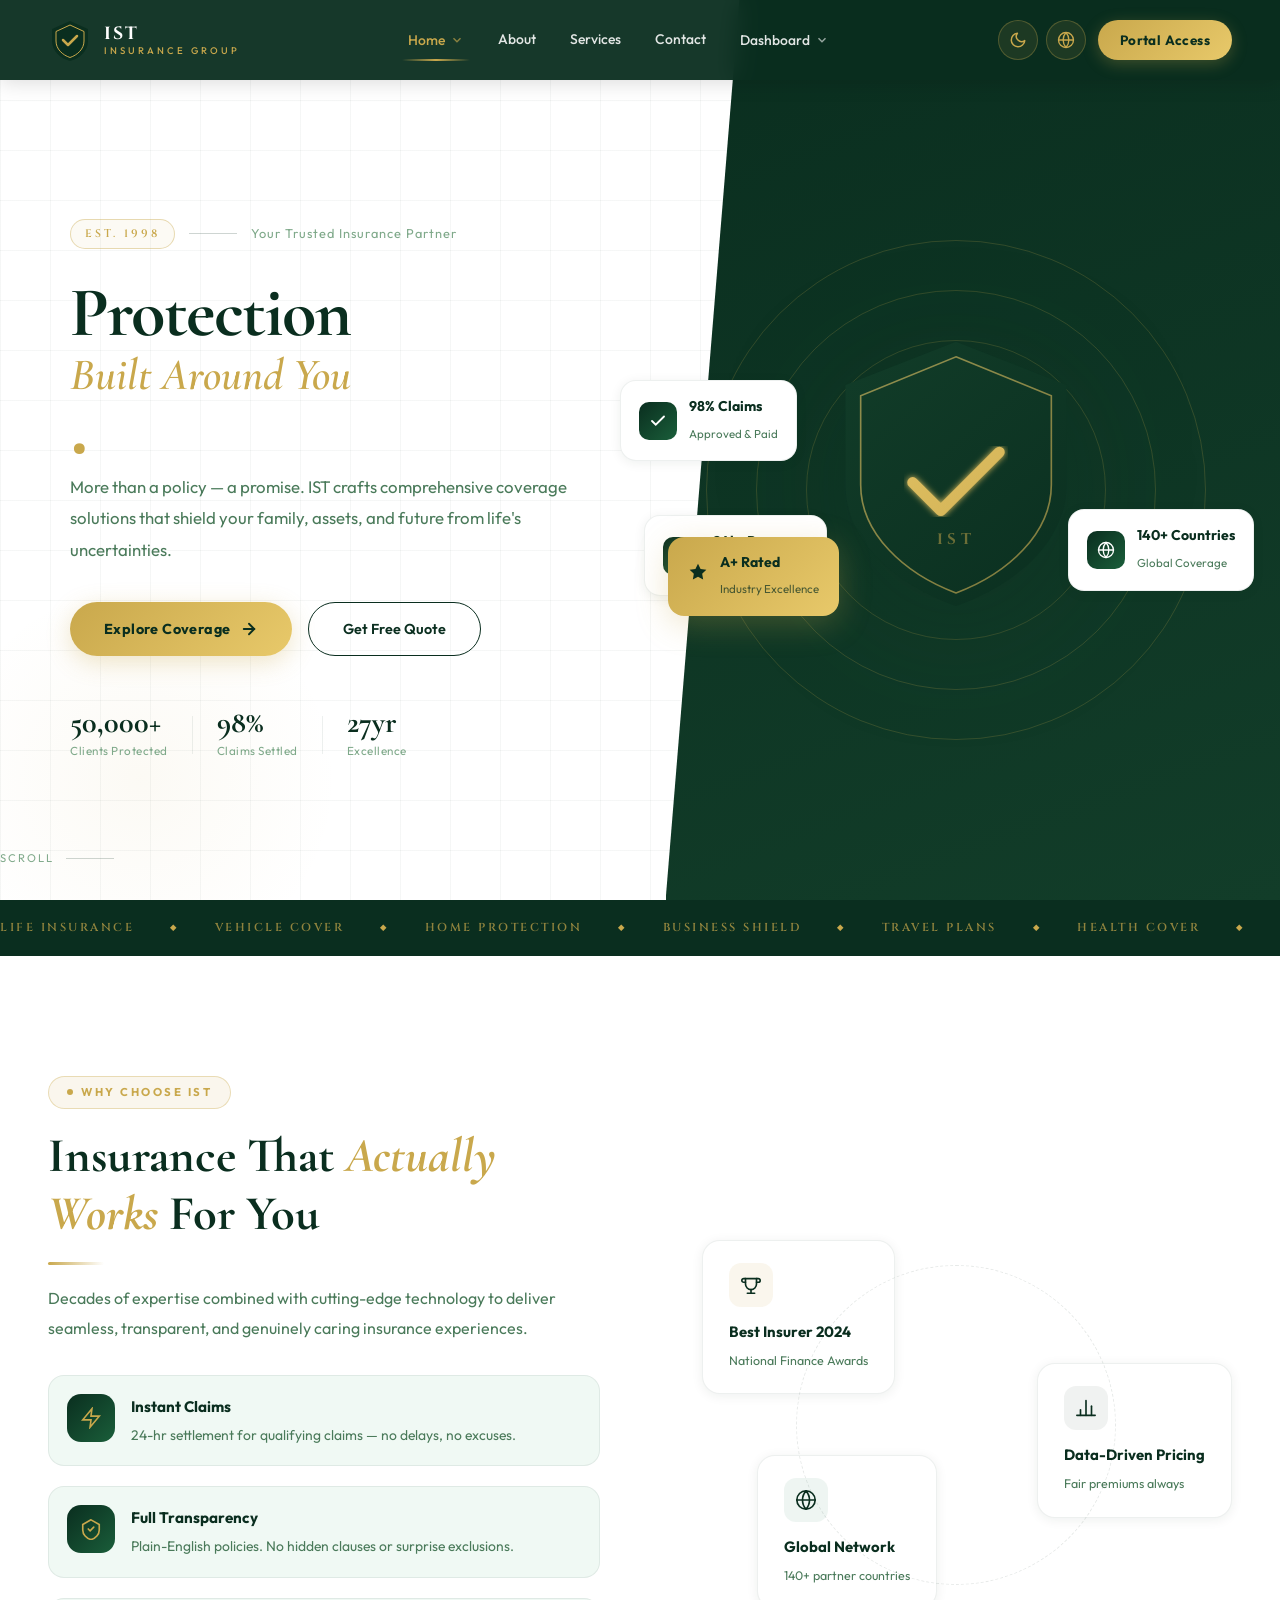
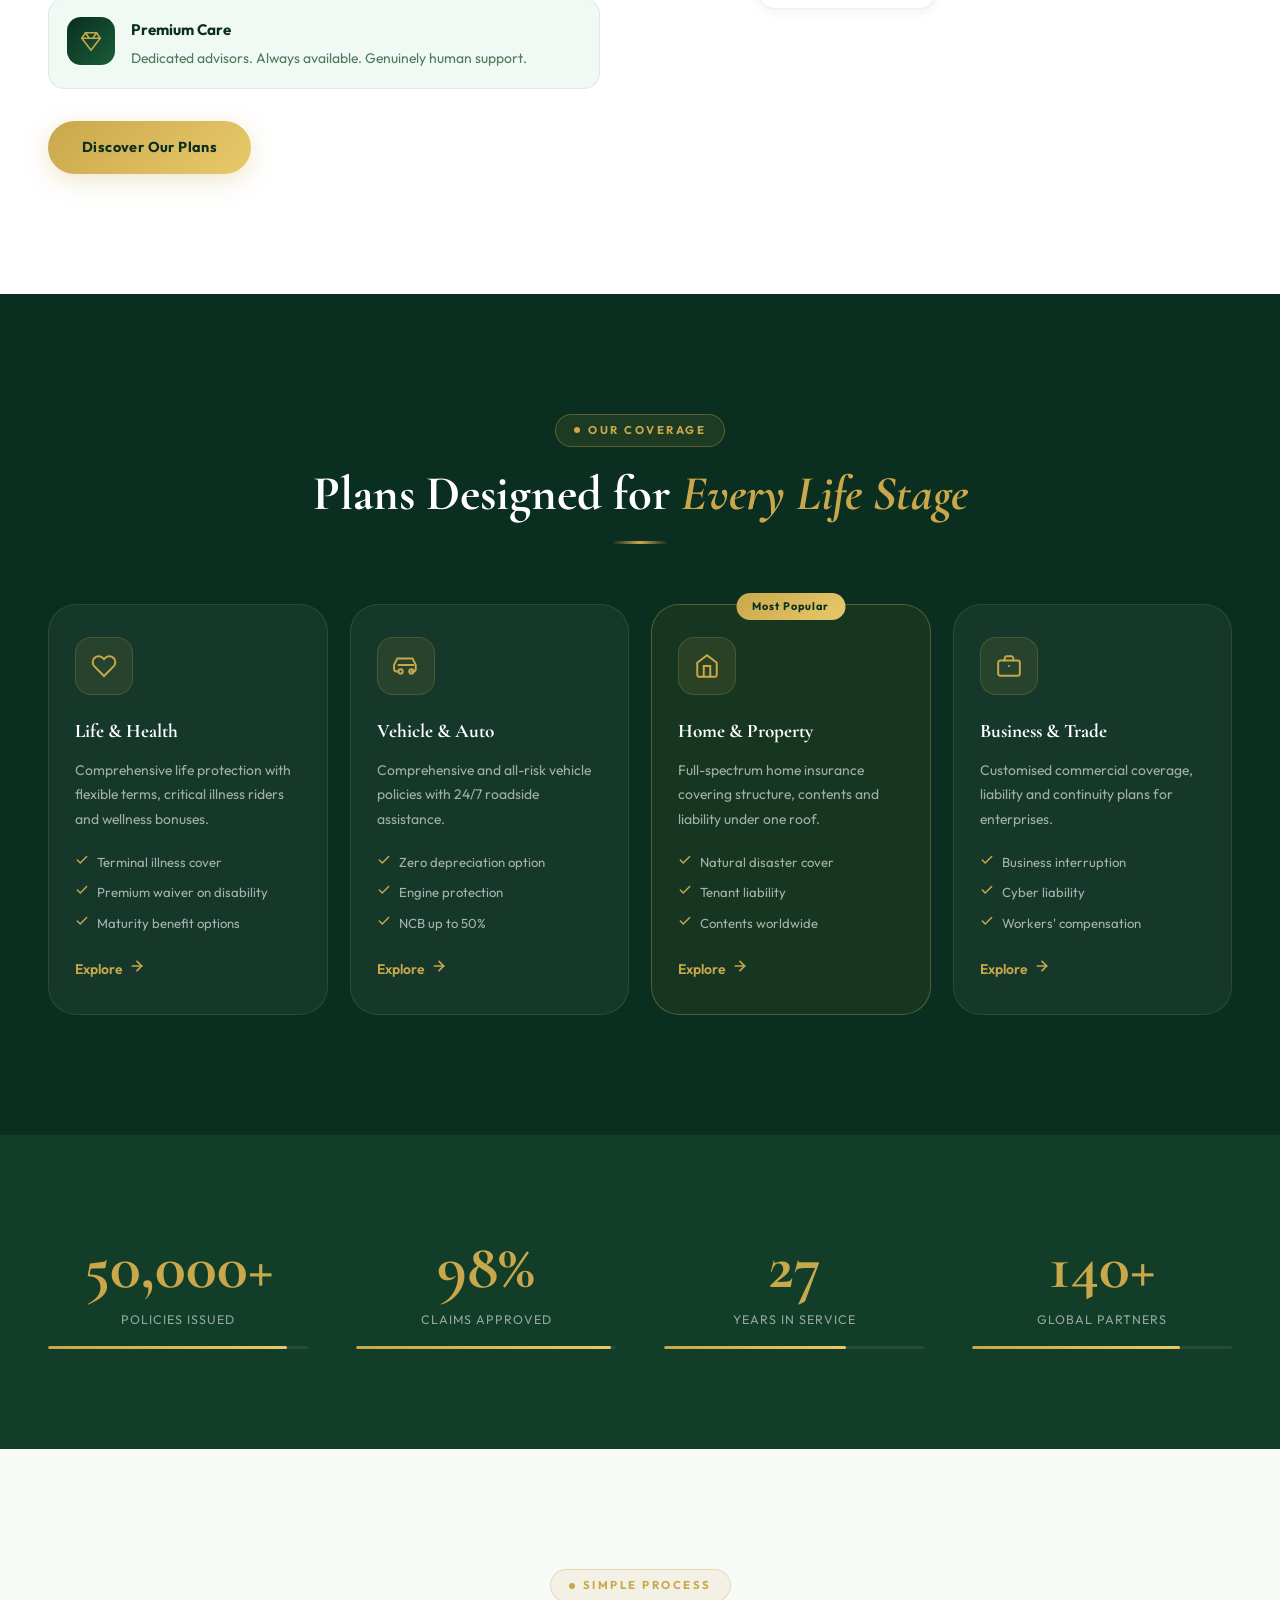
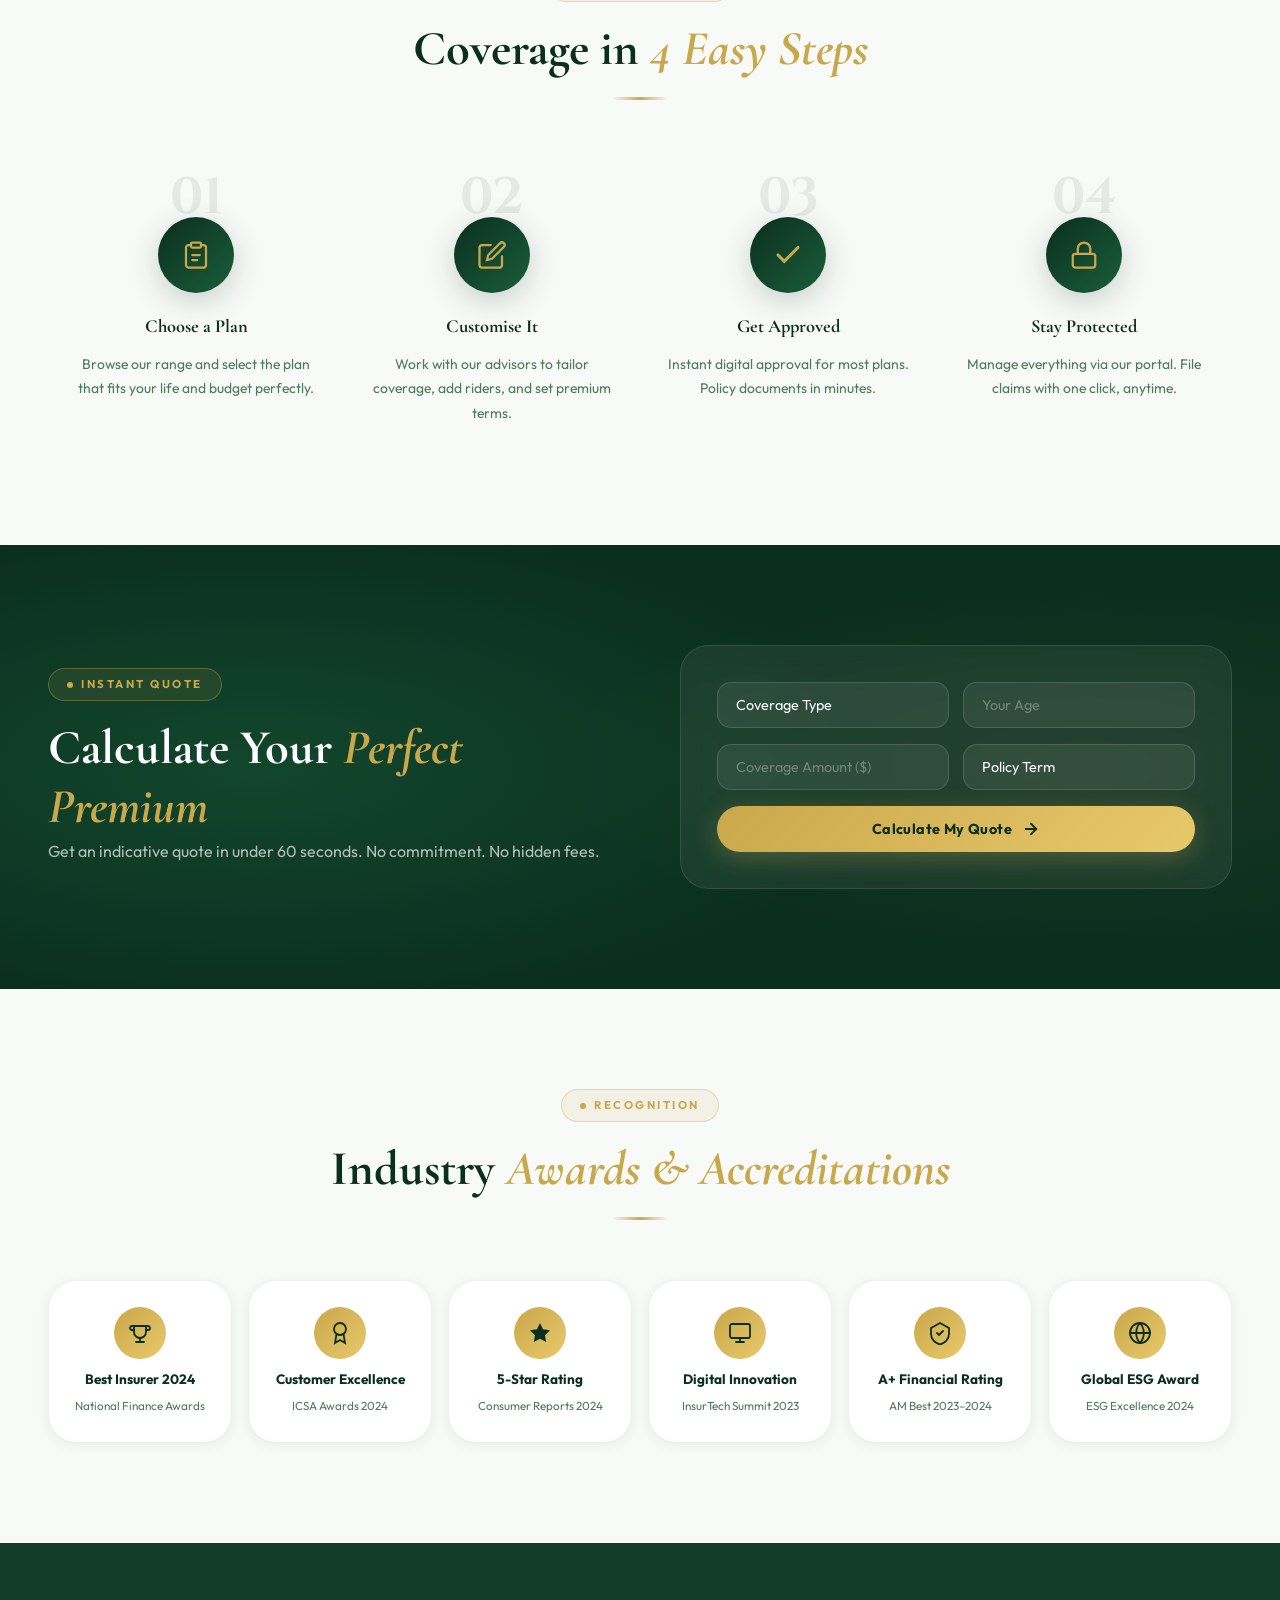
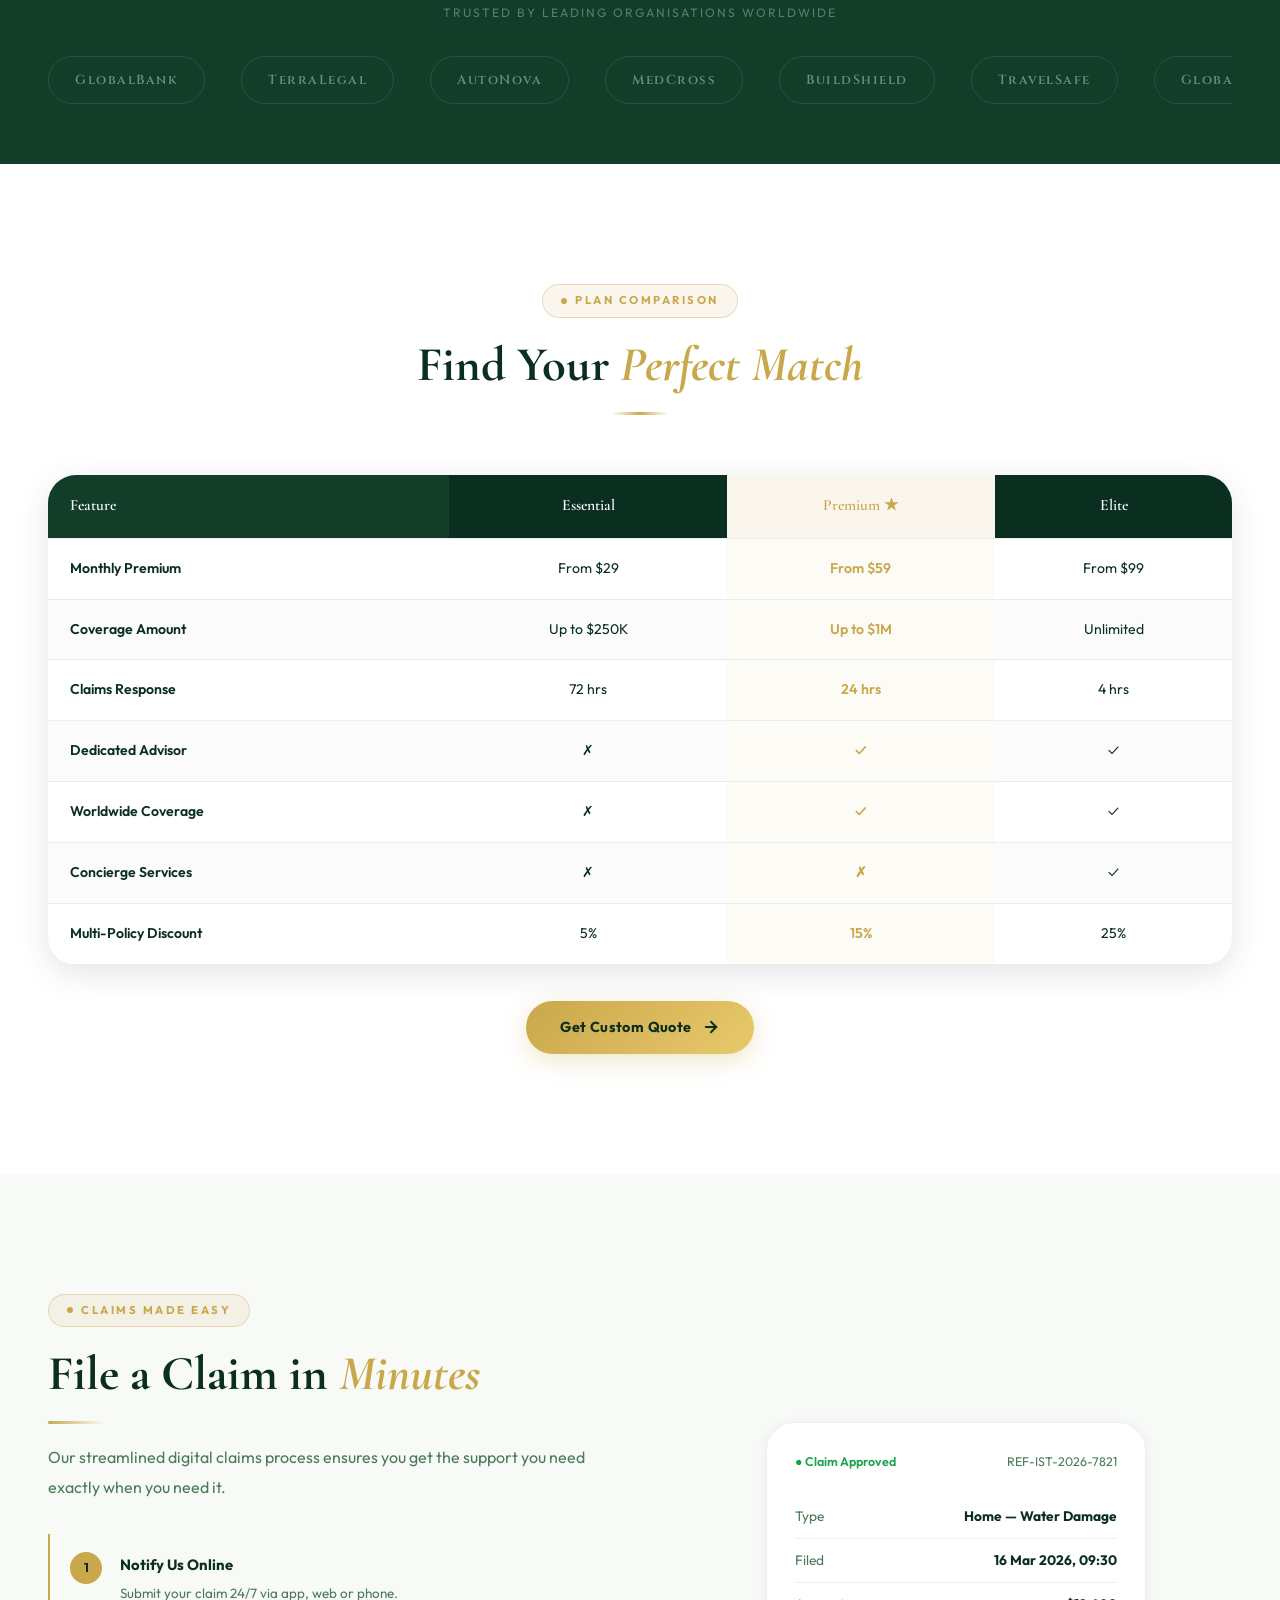
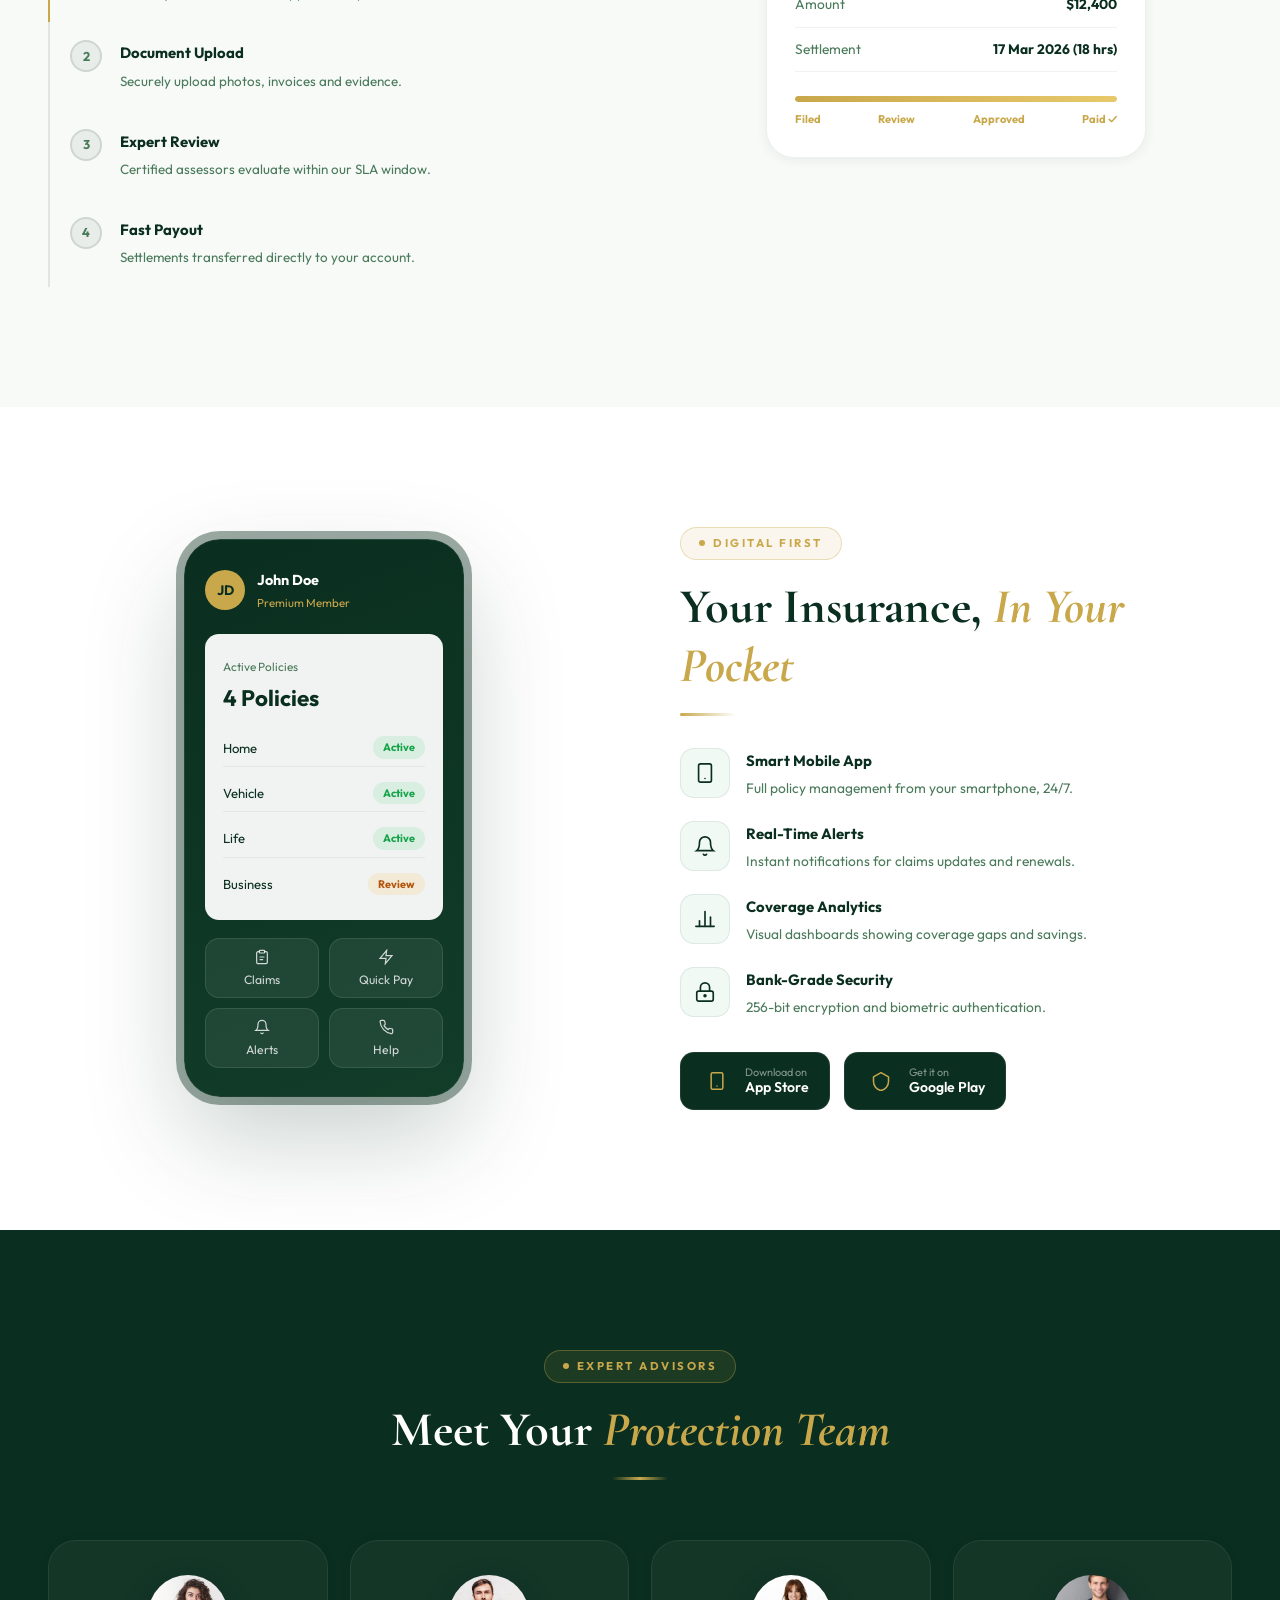
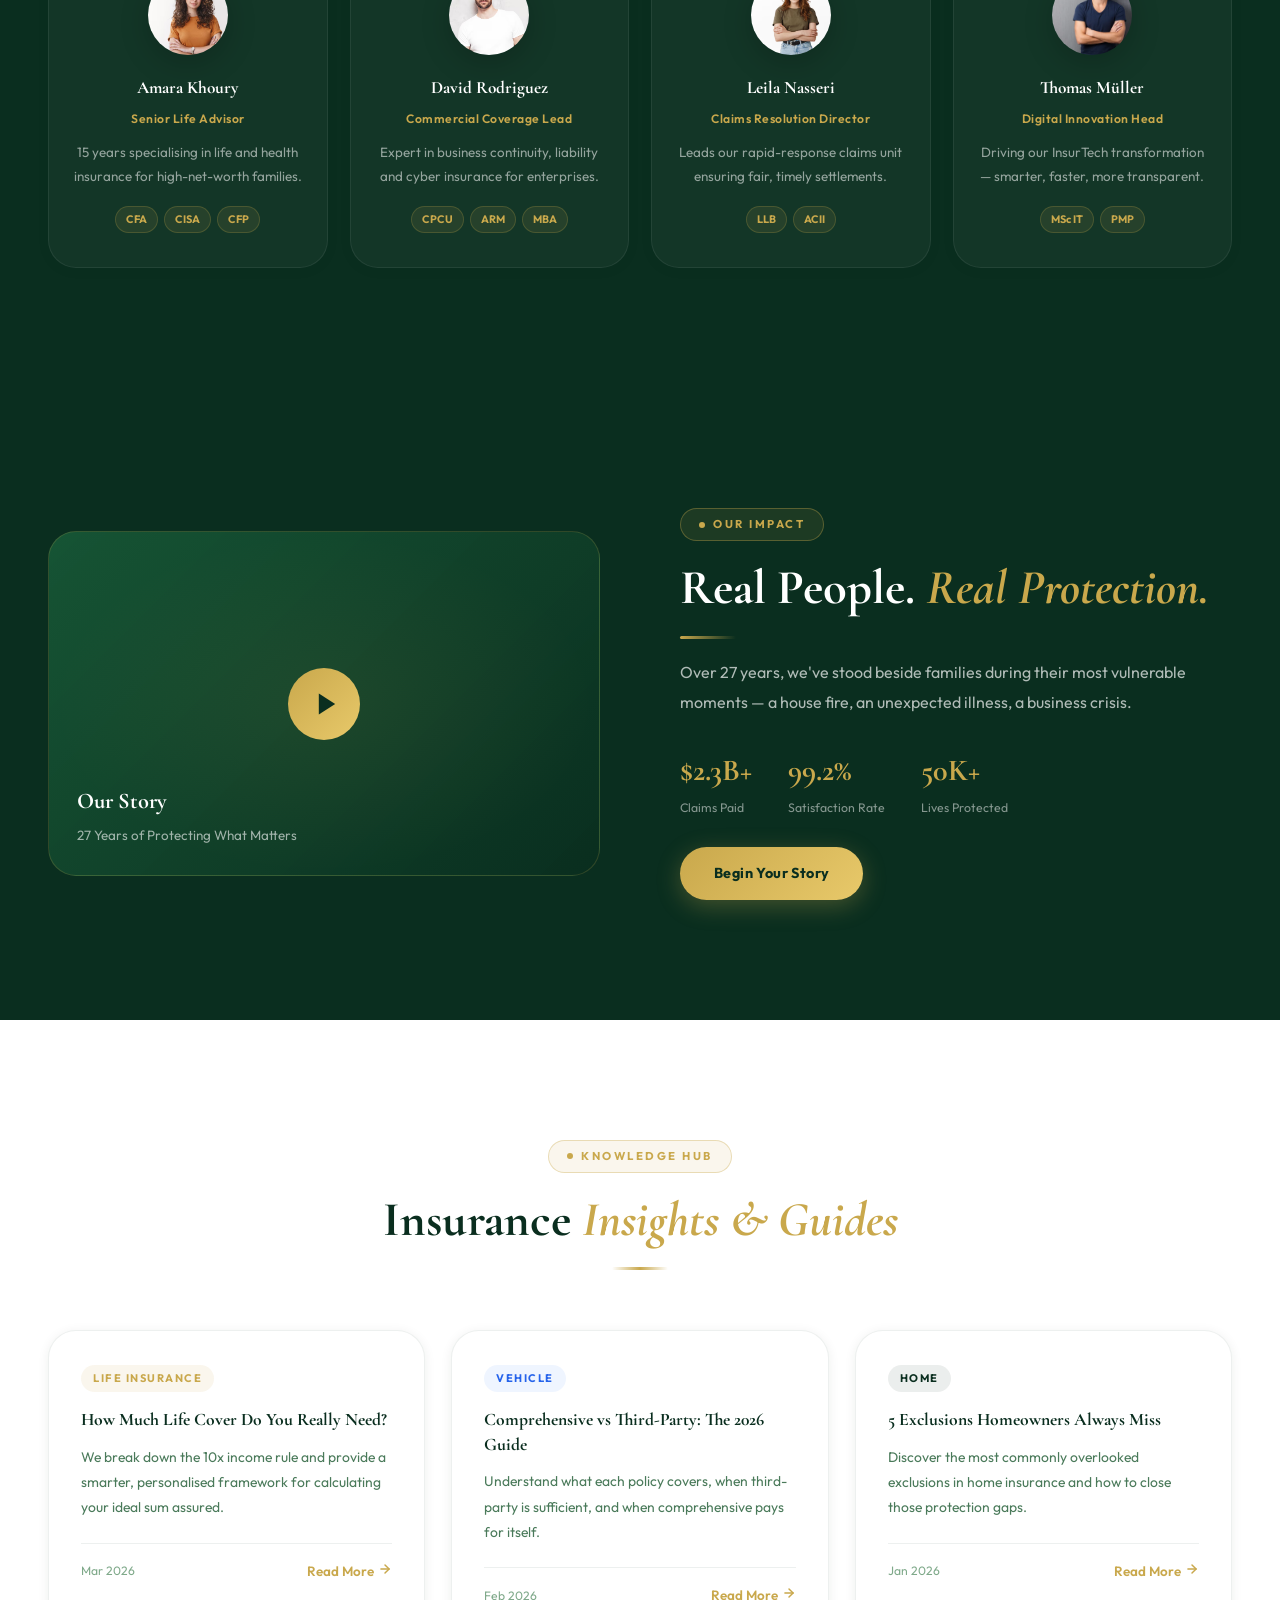
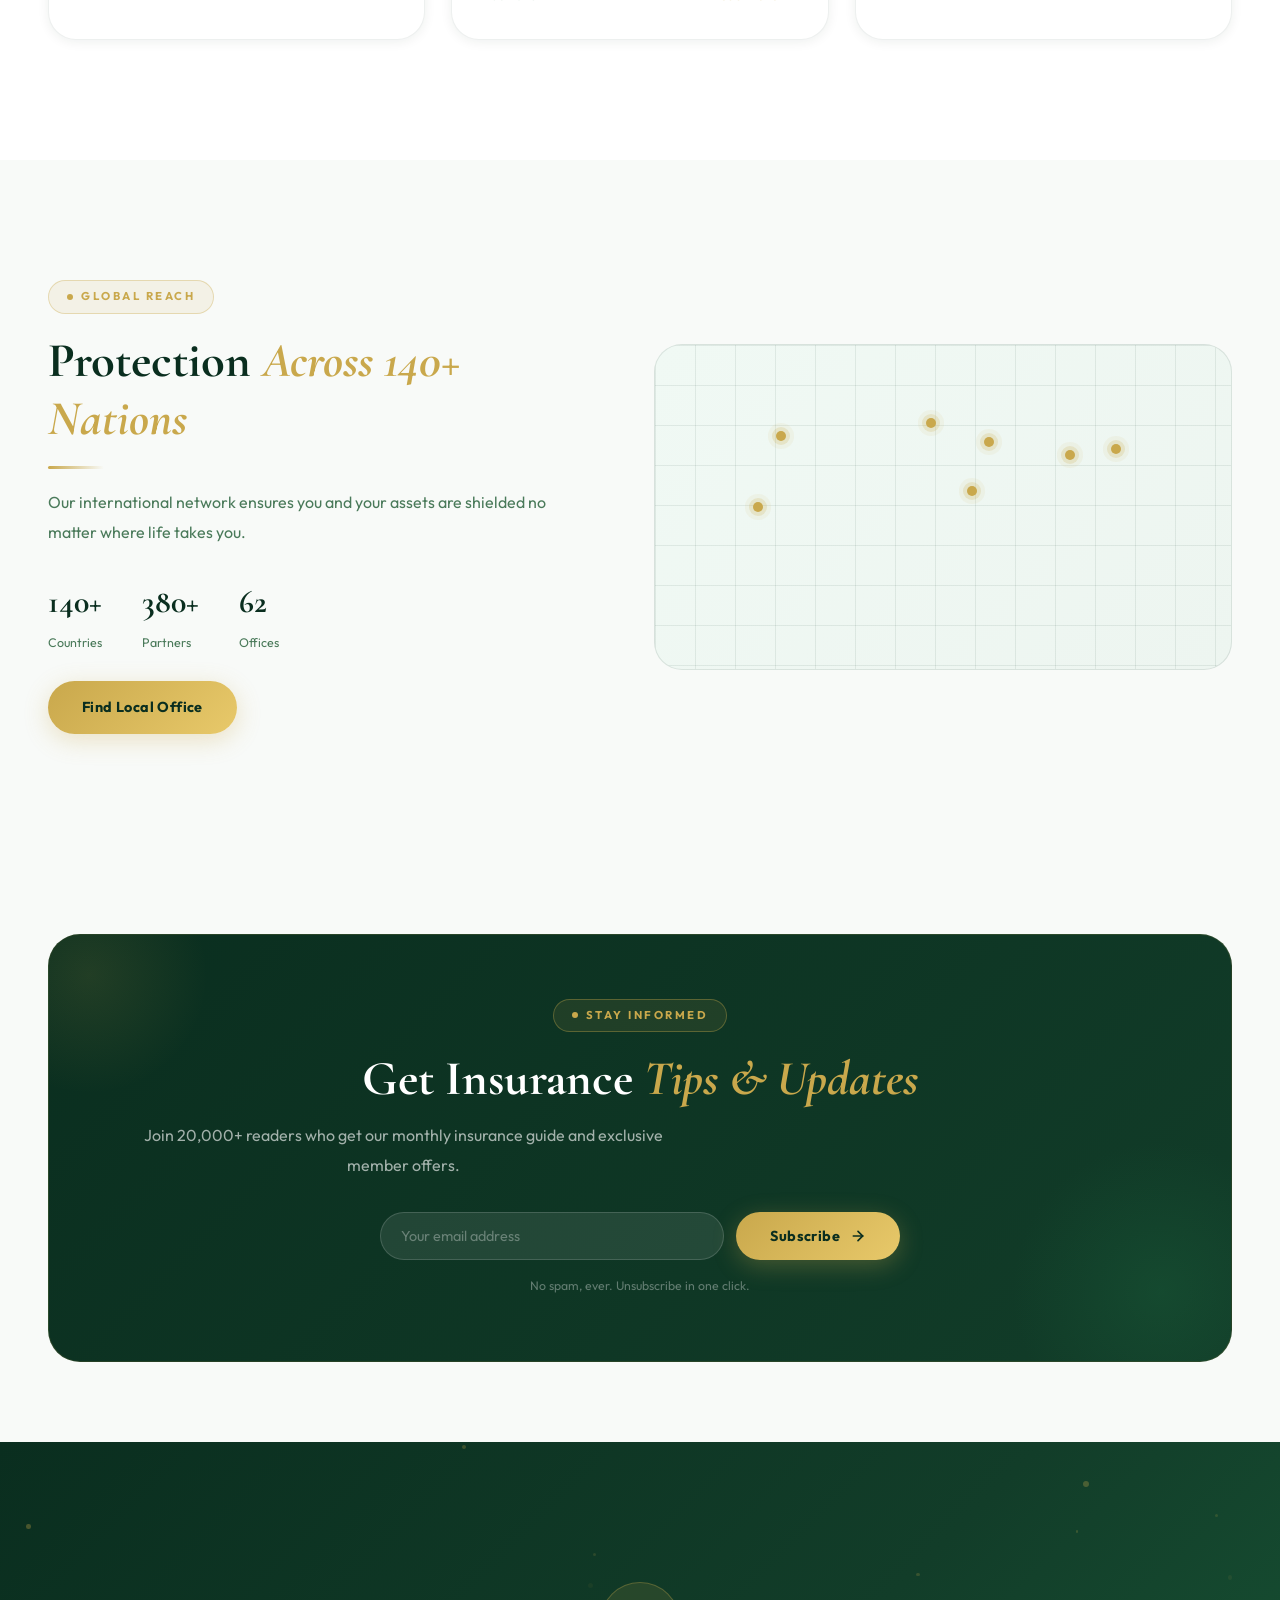
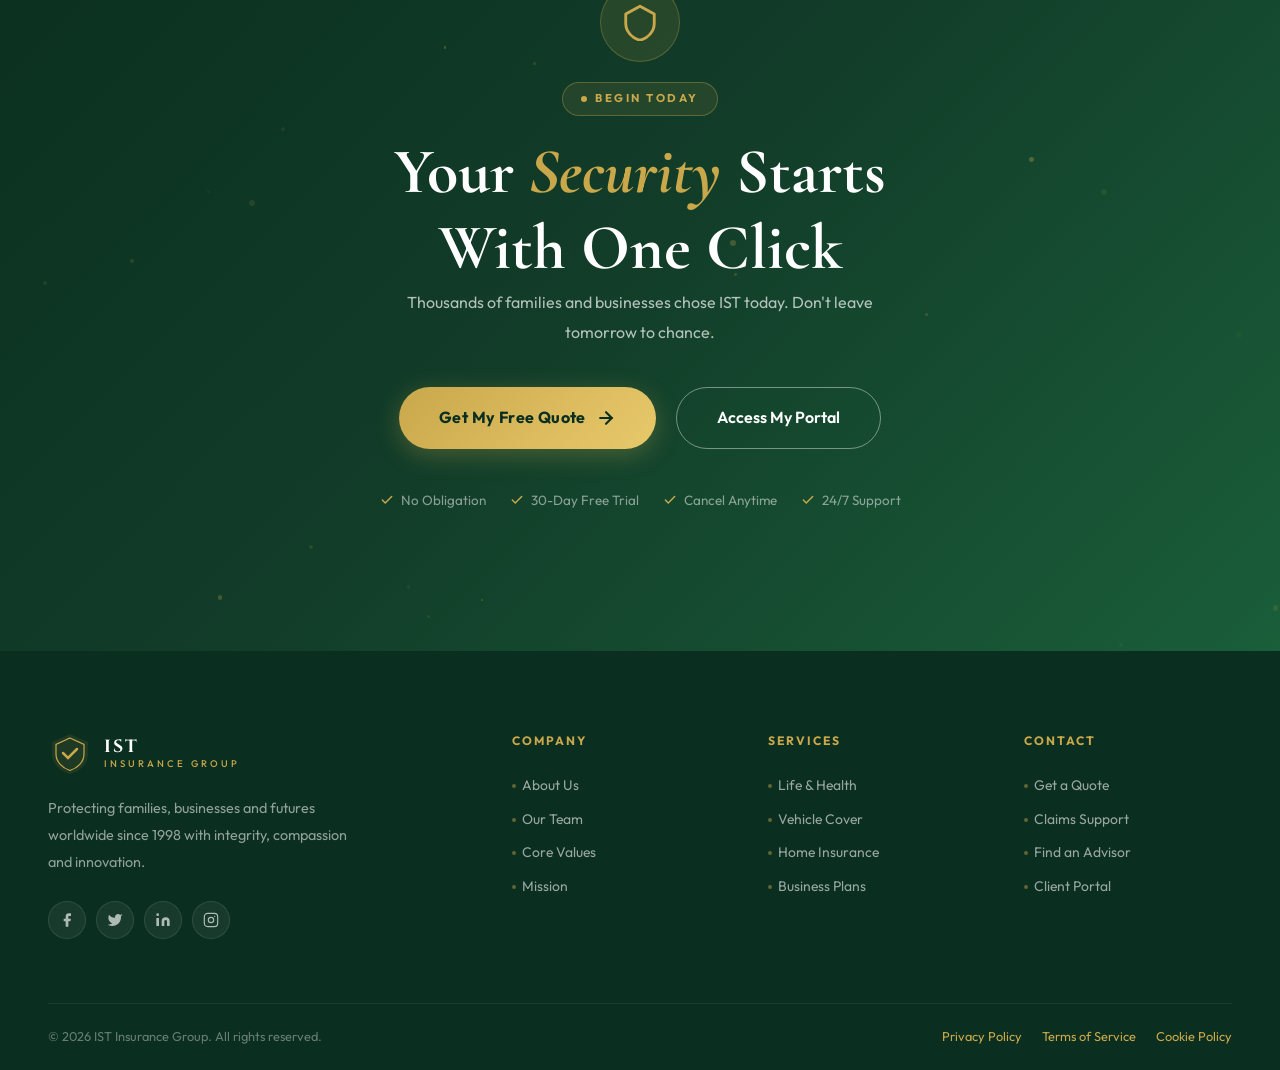
==== commit d98829eb: "Finalized dashboard layout and mobile header alignment" ====
--- a/index.html
+++ b/index.html
@@ -306,38 +306,7 @@
   </div>
 </section>
 
-<!-- S8: TESTIMONIALS -->
-<section class="s-testimonials section" id="testimonials"><div class="container">
-  <div class="text-center">
-    <div class="section-badge reveal">Client Stories</div>
-    <h2 class="section-title reveal delay-1">Voices of <span class="accent">Trust</span></h2>
-    <div class="gold-line reveal delay-2"></div>
-  </div>
-  <div class="test-wrapper reveal delay-2">
-    <div class="test-track" id="testTrack">
-      <div class="test-card">
-        <div class="test-stars"><span data-icon="star"></span><span data-icon="star"></span><span data-icon="star"></span><span data-icon="star"></span><span data-icon="star"></span></div>
-        <p class="test-quote">"IST settled my home claim within 18 hours after a burst pipe. The team was compassionate, fast, and absolutely professional."</p>
-        <div class="test-author"><div class="test-avatar" style="background:linear-gradient(135deg,var(--forest),var(--forest-light))">SK</div><div><strong>Sarah K.</strong><span>Home Insurance, 6 yrs</span></div></div>
-      </div>
-      <div class="test-card">
-        <div class="test-stars"><span data-icon="star"></span><span data-icon="star"></span><span data-icon="star"></span><span data-icon="star"></span><span data-icon="star"></span></div>
-        <p class="test-quote">"Switched to IST's bundle plan. Saved 32% on premiums and got broader coverage. Their advisor walked me through every detail."</p>
-        <div class="test-author"><div class="test-avatar" style="background:linear-gradient(135deg,var(--gold),var(--gold-light));color:var(--forest)">MR</div><div><strong>Mohammed R.</strong><span>Bundle Plan, 4 yrs</span></div></div>
-      </div>
-      <div class="test-card">
-        <div class="test-stars"><span data-icon="star"></span><span data-icon="star"></span><span data-icon="star"></span><span data-icon="star"></span><span data-icon="star"></span></div>
-        <p class="test-quote">"As a small business owner, IST's commercial policy gave me peace of mind I never had before. Exceptional service all round."</p>
-        <div class="test-author"><div class="test-avatar" style="background:linear-gradient(135deg,#1a6b3c,#2d9f5c)">PC</div><div><strong>Priya C.</strong><span>Business Insurance, 3 yrs</span></div></div>
-      </div>
-      <div class="test-card">
-        <div class="test-stars"><span data-icon="star"></span><span data-icon="star"></span><span data-icon="star"></span><span data-icon="star"></span><span data-icon="star"></span></div>
-        <p class="test-quote">"The digital portal is exceptional. I can view my policy, add riders, and file claims all from my phone. IST truly leads the industry."</p>
-        <div class="test-author"><div class="test-avatar" style="background:linear-gradient(135deg,#6B21A8,#9333EA)">JL</div><div><strong>James L.</strong><span>Life Insurance, 8 yrs</span></div></div>
-      </div>
-    </div>
-  </div>
-</div></section>
+
 
 <!-- S9: AWARDS -->
 <section class="s-awards section" id="awards"><div class="container">
@@ -511,27 +480,7 @@
   </div>
 </div></section>
 
-<!-- S15: FAQ -->
-<section class="s-faq section" id="faq"><div class="container">
-  <div class="faq-layout">
-    <div>
-      <div class="section-badge reveal">FAQ</div>
-      <h2 class="section-title reveal delay-1">Common <span class="accent">Questions</span> Answered</h2>
-      <div class="gold-line reveal delay-2"></div>
-      <p class="section-subtitle reveal delay-2">Can't find your answer? Our team is ready to help you through every question.</p>
-      <a href="contact.html" class="btn-outline-dark reveal delay-3" style="margin-top:28px">Ask Our Experts</a>
-    </div>
-    <div class="faq-right reveal-right delay-2">
-      <div class="faq-list" id="faqList">
-        <div class="faq-item faq-open"><button class="faq-q">How quickly can I get covered? <span class="faq-ic">−</span></button><div class="faq-a"><p>Most standard policies can be activated within 24 hours of application approval. Life insurance may take 3–5 business days due to medical underwriting.</p></div></div>
-        <div class="faq-item"><button class="faq-q">Can I customise my coverage amounts? <span class="faq-ic">+</span></button><div class="faq-a"><p>Absolutely. All IST plans are fully customisable. Work with your advisor to add riders, adjust coverage limits and tailor deductibles to your needs.</p></div></div>
-        <div class="faq-item"><button class="faq-q">What happens if I need to file a claim abroad? <span class="faq-ic">+</span></button><div class="faq-a"><p>Premium and Elite plan holders are covered worldwide. Call our international helpline or use the app — our global partner network ensures seamless local assistance.</p></div></div>
-        <div class="faq-item"><button class="faq-q">How are my premiums calculated? <span class="faq-ic">+</span></button><div class="faq-a"><p>Premiums are based on your age, coverage amount, policy term and risk profile. Our transparent pricing means no surprises at renewal.</p></div></div>
-        <div class="faq-item"><button class="faq-q">Do you offer family bundle discounts? <span class="faq-ic">+</span></button><div class="faq-a"><p>Yes! Bundling multiple policies unlocks discounts up to 25% depending on your plan tier. Contact us to design your family protection bundle.</p></div></div>
-      </div>
-    </div>
-  </div>
-</div></section>
+
 
 <!-- S16: IMPACT -->
 <section class="s-impact section" id="impact"><div class="container">
--- a/styles.css
+++ b/styles.css
@@ -6,124 +6,443 @@
 @import url('https://fonts.googleapis.com/css2?family=Cinzel:wght@400;600;700&family=Outfit:wght@300;400;500;600;700;800&family=Cormorant+Garamond:ital,wght@0,400;0,600;0,700;1,400;1,600;1,700&display=swap');
 
 :root {
-  /* ── Greens ── */
-  --forest:       #0A2E1F;
-  --forest-mid:   #123D29;
-  --forest-light: #1A5E3A;
-  --green-soft:   #2D7A56;
-  --green-pale:   #EBF5F0;
-  --green-tint:   #F0F9F4;
-
-  /* ── Gold ── */
-  --gold:         #C9A84C;
-  --gold-light:   #E8C96A;
-  --gold-pale:    #F5E6B8;
-
-  /* ── Neutrals ── */
-  --ivory:        #F8FAF8;
-  --ivory-dark:   #EDF5F0;
-  --white:        #FFFFFF;
-  --text-dark:    #0A2E1F;
-  --text-mid:     #1A5E3A;
-  --text-light:   #4A7A5A;
-  --text-muted:   #7FA98A;
-  --slate:        #6B8C7A;
-
-  /* ── Fonts ── */
-  --ff-display:   'PMingLiU-ExtB', 'Cormorant Garamond', Georgia, serif;
-  --ff-title:     'Cinzel', 'PMingLiU-ExtB', serif;
-  --ff-body:      'Outfit', sans-serif;
-
-  /* ── Radii ── */
-  --radius-sm:    6px;
-  --radius-md:    14px;
-  --radius-lg:    28px;
-  --radius-xl:    80px;
-
-  /* ── Shadows ── */
-  --shadow-sm:    0 2px 12px rgba(10,46,31,.07);
-  --shadow-md:    0 8px 32px rgba(10,46,31,.12);
-  --shadow-lg:    0 20px 60px rgba(10,46,31,.18);
-  --shadow-gold:  0 8px 32px rgba(201,168,76,.28);
-
-  /* ── Transitions ── */
-  --t:            0.35s cubic-bezier(.4,0,.2,1);
-  --ts:           0.65s cubic-bezier(.4,0,.2,1);
-
-  --header-h:     80px;
+    /* ── Greens ── */
+    --forest: #0A2E1F;
+    --forest-mid: #123D29;
+    --forest-light: #1A5E3A;
+    --green-soft: #2D7A56;
+    --green-pale: #EBF5F0;
+    --green-tint: #F0F9F4;
+
+    /* ── Gold ── */
+    --gold: #C9A84C;
+    --gold-light: #E8C96A;
+    --gold-pale: #F5E6B8;
+
+    /* ── Neutrals ── */
+    --ivory: #F8FAF8;
+    --ivory-dark: #EDF5F0;
+    --white: #FFFFFF;
+    --text-dark: #0A2E1F;
+    --text-mid: #1A5E3A;
+    --text-light: #4A7A5A;
+    --text-muted: #7FA98A;
+    --slate: #6B8C7A;
+
+    /* ── Fonts ── */
+    --ff-display: 'PMingLiU-ExtB', 'Cormorant Garamond', Georgia, serif;
+    --ff-title: 'Cinzel', 'PMingLiU-ExtB', serif;
+    --ff-body: 'Outfit', sans-serif;
+
+    /* ── Radii ── */
+    --radius-sm: 6px;
+    --radius-md: 14px;
+    --radius-lg: 28px;
+    --radius-xl: 80px;
+
+    /* ── Shadows ── */
+    --shadow-sm: 0 2px 12px rgba(10, 46, 31, .07);
+    --shadow-md: 0 8px 32px rgba(10, 46, 31, .12);
+    --shadow-lg: 0 20px 60px rgba(10, 46, 31, .18);
+    --shadow-gold: 0 8px 32px rgba(201, 168, 76, .28);
+
+    /* ── Transitions ── */
+    --t: 0.35s cubic-bezier(.4, 0, .2, 1);
+    --ts: 0.65s cubic-bezier(.4, 0, .2, 1);
+
+    --header-h: 80px;
+
+    /* ── Theme Variables (Light Default) ── */
+    --bg-primary: var(--ivory);
+    --bg-secondary: var(--white);
+    --bg-tertiary: var(--green-tint);
+    --bg-card: var(--white);
+    --text-main: var(--text-dark);
+    --text-body: var(--text-light);
+    --text-muted-th: var(--text-muted);
+    --border-th: rgba(10, 46, 31, .07);
+    --input-bg: var(--white);
+    --shadow-th: var(--shadow-sm);
+}
+
+[data-theme="dark"] {
+    --bg-primary: #05140d;
+    --bg-secondary: #0a2116;
+    --bg-tertiary: #0d2b1d;
+    --bg-card: #0d2b1d;
+    --text-main: #e0f2e9;
+    --text-body: #a3b8ad;
+    --text-muted-th: #708a7a;
+    --border-th: rgba(201, 168, 76, .15);
+    --input-bg: #123d29;
+    --shadow-th: 0 8px 32px rgba(0, 0, 0, .3);
+
+    /* Overrides for specific sections that were dark in light mode but should stay or change slightly */
+    --forest: #0a2116;
+    --forest-mid: #030a07;
 }
 
 /* ── Reset ── */
-*,*::before,*::after{box-sizing:border-box;margin:0;padding:0}
-html{scroll-behavior:smooth;font-size:16px}
-body{font-family:var(--ff-body);background:var(--ivory);color:var(--text-dark);line-height:1.7;overflow-x:hidden}
-[dir=rtl] body{direction:rtl}
-img{max-width:100%;display:block}
-a{text-decoration:none;color:inherit}
-ul{list-style:none}
-button{font-family:var(--ff-body);cursor:pointer;border:none;outline:none}
-::-webkit-scrollbar{width:6px}
-::-webkit-scrollbar-track{background:var(--forest)}
-::-webkit-scrollbar-thumb{background:var(--gold);border-radius:10px}
+*,
+*::before,
+*::after {
+    box-sizing: border-box;
+    margin: 0;
+    padding: 0
+}
+
+html {
+    scroll-behavior: smooth;
+    font-size: 16px
+}
+
+body {
+    font-family: var(--ff-body);
+    background: var(--bg-primary);
+    color: var(--text-main);
+    line-height: 1.7;
+    overflow-x: hidden;
+    transition: background var(--t), color var(--t)
+}
+
+[dir=rtl] body {
+    direction: rtl
+}
+
+img {
+    max-width: 100%;
+    display: block
+}
+
+a {
+    text-decoration: none;
+    color: inherit
+}
+
+ul {
+    list-style: none
+}
+
+button {
+    font-family: var(--ff-body);
+    cursor: pointer;
+    border: none;
+    outline: none
+}
+
+::-webkit-scrollbar {
+    width: 6px
+}
+
+::-webkit-scrollbar-track {
+    background: var(--forest)
+}
+
+::-webkit-scrollbar-thumb {
+    background: var(--gold);
+    border-radius: 10px
+}
 
 /* ══ HEADER ══ */
-.site-header{
-  position:fixed;top:0;left:0;right:0;
-  height:var(--header-h);z-index:1000;
-  display:flex;align-items:center;padding:0 48px;
-  transition:background var(--t),box-shadow var(--t);
-  background:rgba(10,46,31,.95);
-  backdrop-filter:blur(12px);
-  box-shadow:0 2px 20px rgba(0,0,0,.15);
-}
-.site-header.scrolled{
-  background:rgba(10,46,31,.98);
-  backdrop-filter:blur(24px);
-  box-shadow:0 4px 30px rgba(0,0,0,.22);
-}
-.header-inner{display:flex;align-items:center;width:100%;max-width:1400px;margin:0 auto;gap:32px}
+.site-header {
+    position: fixed;
+    top: 0;
+    left: 0;
+    right: 0;
+    height: var(--header-h);
+    z-index: 1000;
+    display: flex;
+    align-items: center;
+    padding: 0 48px;
+    transition: background var(--t), box-shadow var(--t);
+    background: rgba(10, 46, 31, .95);
+    backdrop-filter: blur(12px);
+    box-shadow: 0 2px 20px rgba(0, 0, 0, .15);
+}
+
+.site-header.scrolled {
+    background: rgba(10, 46, 31, .98);
+    backdrop-filter: blur(24px);
+    box-shadow: 0 4px 30px rgba(0, 0, 0, .22);
+}
+
+.header-inner {
+    display: flex;
+    align-items: center;
+    width: 100%;
+    max-width: 1400px;
+    margin: 0 auto;
+    gap: 32px
+}
 
 /* Logo */
-.header-logo{display:flex;align-items:center;gap:12px;flex-shrink:0}
-.logo-icon{width:44px;height:44px}
-.logo-text{display:flex;flex-direction:column;line-height:1.1}
-.logo-text .lt1{font-family:var(--ff-title);font-size:1.1rem;font-weight:700;color:#fff;letter-spacing:2px}
-.logo-text .lt2{font-size:.6rem;font-weight:500;color:var(--gold);letter-spacing:3px;text-transform:uppercase;margin-top:1px}
+.header-logo {
+    display: flex;
+    align-items: center;
+    gap: 12px;
+    flex-shrink: 0
+}
+
+.logo-icon {
+    width: 44px;
+    height: 44px
+}
+
+.logo-text {
+    display: flex;
+    flex-direction: column;
+    line-height: 1.1
+}
+
+.logo-text .lt1 {
+    font-family: var(--ff-title);
+    font-size: 1.1rem;
+    font-weight: 700;
+    color: #fff;
+    letter-spacing: 2px
+}
+
+.logo-text .lt2 {
+    font-size: .6rem;
+    font-weight: 500;
+    color: var(--gold);
+    letter-spacing: 3px;
+    text-transform: uppercase;
+    margin-top: 1px
+}
 
 /* Desktop Nav */
-.header-nav{flex:1;display:flex;align-items:center;justify-content:center}
-.nav-list{display:flex;align-items:center;gap:2px}
-.nav-item{position:relative}
-.nav-link{display:flex;align-items:center;gap:5px;padding:8px 16px;font-size:.87rem;font-weight:500;color:rgba(255,255,255,.88);border-radius:var(--radius-sm);transition:color var(--t);white-space:nowrap;cursor:pointer;background:none}
-.nav-link:hover,.nav-link.active{color:var(--gold)}
-.nav-link .chev{width:14px;height:14px;transition:transform var(--t);opacity:.65;flex-shrink:0}
-.nav-item:hover .chev,.nav-item:focus-within .chev{transform:rotate(180deg)}
+.header-nav {
+    flex: 1;
+    display: flex;
+    align-items: center;
+    justify-content: center
+}
+
+.nav-list {
+    display: flex;
+    align-items: center;
+    gap: 2px
+}
+
+.nav-item {
+    position: relative
+}
+
+.nav-link {
+    display: flex;
+    align-items: center;
+    gap: 5px;
+    padding: 8px 16px;
+    font-size: .87rem;
+    font-weight: 500;
+    color: rgba(255, 255, 255, .88);
+    border-radius: var(--radius-sm);
+    transition: color var(--t);
+    white-space: nowrap;
+    cursor: pointer;
+    background: none;
+    position: relative
+}
+
+.nav-link:hover,
+.nav-link.active {
+    color: var(--gold)
+}
+
+/* Gold underline indicator for active desktop nav link */
+.nav-link::after {
+    content: '';
+    position: absolute;
+    bottom: -4px;
+    left: 50%;
+    transform: translateX(-50%) scaleX(0);
+    width: calc(100% - 20px);
+    height: 2px;
+    background: linear-gradient(90deg, transparent, var(--gold), transparent);
+    border-radius: 2px;
+    transition: transform .3s cubic-bezier(.4, 0, .2, 1), opacity .3s;
+    opacity: 0;
+}
+
+.nav-link.active::after {
+    transform: translateX(-50%) scaleX(1);
+    opacity: 1;
+}
+
+.nav-link .chev {
+    width: 14px;
+    height: 14px;
+    transition: transform var(--t);
+    opacity: .65;
+    flex-shrink: 0
+}
+
+.nav-item:hover .chev,
+.nav-item:focus-within .chev {
+    transform: rotate(180deg)
+}
 
 /* Dropdown */
-.dropdown{position:absolute;top:calc(100% + 14px);left:50%;transform:translateX(-50%) translateY(-8px);min-width:220px;background:rgba(10,46,31,.97);backdrop-filter:blur(20px);border:1px solid rgba(201,168,76,.2);border-radius:var(--radius-md);padding:8px;opacity:0;visibility:hidden;pointer-events:none;transition:opacity var(--t),transform var(--t),visibility var(--t);box-shadow:var(--shadow-lg)}
-[dir=rtl] .dropdown{left:auto;right:50%;transform:translateX(50%) translateY(-8px)}
-.nav-item:hover .dropdown,.nav-item:focus-within .dropdown{opacity:1;visibility:visible;pointer-events:all;transform:translateX(-50%) translateY(0)}
-[dir=rtl] .nav-item:hover .dropdown,[dir=rtl] .nav-item:focus-within .dropdown{transform:translateX(50%) translateY(0)}
-.dropdown a{display:flex;align-items:center;gap:10px;padding:10px 16px;font-size:.85rem;font-weight:500;color:rgba(255,255,255,.82);border-radius:var(--radius-sm);transition:background var(--t),color var(--t)}
-.dropdown a:hover{background:rgba(201,168,76,.12);color:var(--gold)}
-.dropdown a svg{width:16px;height:16px;flex-shrink:0;opacity:.65}
+.dropdown {
+    position: absolute;
+    top: calc(100% + 14px);
+    left: 50%;
+    transform: translateX(-50%) translateY(-8px);
+    min-width: 220px;
+    background: rgba(10, 46, 31, .97);
+    backdrop-filter: blur(20px);
+    border: 1px solid rgba(201, 168, 76, .2);
+    border-radius: var(--radius-md);
+    padding: 8px;
+    opacity: 0;
+    visibility: hidden;
+    pointer-events: none;
+    transition: opacity var(--t), transform var(--t), visibility var(--t);
+    box-shadow: var(--shadow-lg)
+}
+
+[dir=rtl] .dropdown {
+    left: auto;
+    right: 50%;
+    transform: translateX(50%) translateY(-8px)
+}
+
+.nav-item:hover .dropdown,
+.nav-item:focus-within .dropdown {
+    opacity: 1;
+    visibility: visible;
+    pointer-events: all;
+    transform: translateX(-50%) translateY(0)
+}
+
+[dir=rtl] .nav-item:hover .dropdown,
+[dir=rtl] .nav-item:focus-within .dropdown {
+    transform: translateX(50%) translateY(0)
+}
+
+.dropdown a {
+    display: flex;
+    align-items: center;
+    gap: 10px;
+    padding: 10px 16px;
+    font-size: .85rem;
+    font-weight: 500;
+    color: rgba(255, 255, 255, .82);
+    border-radius: var(--radius-sm);
+    transition: background var(--t), color var(--t)
+}
+
+.dropdown a:hover {
+    background: rgba(201, 168, 76, .12);
+    color: var(--gold)
+}
+
+.dropdown a svg {
+    width: 16px;
+    height: 16px;
+    flex-shrink: 0;
+    opacity: .65
+}
 
 /* Header right */
-.header-right{display:flex;align-items:center;gap:20px;flex-shrink:0}
-.lang-toggle{width:42px;height:42px;border-radius:50%;background:rgba(201,168,76,.1);border:1px solid rgba(201,168,76,.3);display:flex;align-items:center;justify-content:center;cursor:pointer;transition:background var(--t),transform var(--t);color:var(--gold)}
-.lang-toggle:hover{background:rgba(201,168,76,.22);transform:rotate(18deg)}
-.lang-toggle svg{width:18px;height:18px}
-.btn-cta{padding:9px 22px;background:linear-gradient(135deg,var(--gold),var(--gold-light));color:var(--forest);font-size:.84rem;font-weight:700;letter-spacing:.4px;border-radius:var(--radius-xl);transition:box-shadow var(--t),transform var(--t);box-shadow:0 4px 16px rgba(201,168,76,.28);display:inline-block}
-.btn-cta:hover{transform:translateY(-2px);box-shadow:var(--shadow-gold)}
+.header-right {
+    display: flex;
+    align-items: center;
+    gap: 12px;
+    flex-shrink: 0
+}
+
+.header-toggles {
+    display: flex;
+    align-items: center;
+    gap: 8px
+}
+
+.lang-toggle {
+    width: 40px;
+    height: 40px;
+    border-radius: 50%;
+    background: rgba(201, 168, 76, .1);
+    border: 1px solid rgba(201, 168, 76, .3);
+    display: flex;
+    align-items: center;
+    justify-content: center;
+    cursor: pointer;
+    transition: background var(--t), transform var(--t), border-color var(--t);
+    color: var(--gold)
+}
+
+.lang-toggle:hover {
+    background: rgba(201, 168, 76, .22);
+    transform: translateY(-2px)
+}
+
+.lang-toggle svg {
+    width: 18px;
+    height: 18px
+}
+
+.btn-cta {
+    padding: 9px 22px;
+    background: linear-gradient(135deg, var(--gold), var(--gold-light));
+    color: var(--forest);
+    font-size: .84rem;
+    font-weight: 700;
+    letter-spacing: .4px;
+    border-radius: var(--radius-xl);
+    transition: box-shadow var(--t), transform var(--t);
+    box-shadow: 0 4px 16px rgba(201, 168, 76, .28);
+    display: inline-block
+}
+
+.btn-cta:hover {
+    transform: translateY(-2px);
+    box-shadow: var(--shadow-gold)
+}
 
 /* Hamburger */
-.hamburger{display:none;flex-direction:column;gap:5px;width:36px;height:36px;padding:6px;border-radius:var(--radius-sm);background:rgba(255,255,255,.07);cursor:pointer}
-.hamburger span{display:block;height:2px;background:#fff;border-radius:2px;transition:transform var(--t),opacity var(--t)}
-.hamburger span:nth-child(2){width:70%}
-[dir=rtl] .hamburger span:nth-child(2){margin-left:auto;margin-right:0}
-.hamburger.open span:nth-child(1){transform:translateY(7px) rotate(45deg)}
-.hamburger.open span:nth-child(2){opacity:0;transform:scaleX(0)}
-.hamburger.open span:nth-child(3){transform:translateY(-7px) rotate(-45deg)}
+.hamburger {
+    display: none;
+    flex-direction: column;
+    gap: 5px;
+    width: 36px;
+    height: 36px;
+    padding: 6px;
+    border-radius: var(--radius-sm);
+    background: rgba(255, 255, 255, .07);
+    cursor: pointer
+}
+
+.hamburger span {
+    display: block;
+    height: 2px;
+    background: #fff;
+    border-radius: 2px;
+    transition: transform var(--t), opacity var(--t)
+}
+
+.hamburger span:nth-child(2) {
+    width: 70%
+}
+
+[dir=rtl] .hamburger span:nth-child(2) {
+    margin-left: auto;
+    margin-right: 0
+}
+
+.hamburger.open span:nth-child(1) {
+    transform: translateY(7px) rotate(45deg)
+}
+
+.hamburger.open span:nth-child(2) {
+    opacity: 0;
+    transform: scaleX(0)
+}
+
+.hamburger.open span:nth-child(3) {
+    transform: translateY(-7px) rotate(-45deg)
+}
 
 /* Mobile Menu */
 .mobile-menu {
@@ -180,8 +499,40 @@
 
 .mobile-nav-link:hover,
 .mobile-nav-link.active {
+    background: rgba(201, 168, 76, .08);
+    color: var(--gold);
+}
+
+/* Gold left-border indicator for active mobile nav link */
+.mobile-nav-link.active {
+    border-left: 3px solid var(--gold);
+    padding-left: 15px;
     background: rgba(201, 168, 76, .1);
+}
+
+[dir=rtl] .mobile-nav-link.active {
+    border-left: none;
+    border-right: 3px solid var(--gold);
+    padding-left: 18px;
+    padding-right: 15px;
+}
+
+/* Active indicator dot for mobile dropdown sub-links */
+.mobile-dropdown a.active {
     color: var(--gold);
+    font-weight: 600;
+    padding-left: 42px;
+}
+
+.mobile-dropdown a.active::before {
+    content: '';
+    display: inline-block;
+    width: 6px;
+    height: 6px;
+    background: var(--gold);
+    border-radius: 50%;
+    margin-right: 8px;
+    flex-shrink: 0;
 }
 
 .mobile-nav-link .chev {
@@ -233,98 +584,597 @@
 }
 
 /* ══ LAYOUT UTILS ══ */
-.section{position:relative;overflow:hidden}
-.container{max-width:1280px;margin:0 auto;padding:0 48px}
-.section-badge{display:inline-flex;align-items:center;gap:8px;padding:6px 18px;background:rgba(201,168,76,.1);border:1px solid rgba(201,168,76,.35);border-radius:var(--radius-xl);font-size:.71rem;font-weight:700;letter-spacing:2.5px;text-transform:uppercase;color:var(--gold);margin-bottom:18px}
-.section-badge::before{content:'';width:6px;height:6px;background:var(--gold);border-radius:50%}
-.section-title{font-family:var(--ff-display);font-size:clamp(1.7rem,3.8vw,3.1rem);font-weight:700;line-height:1.2;color:var(--forest);overflow-wrap:break-word;word-wrap:break-word}
-.section-title .accent{color:var(--gold);font-style:italic}
-.section-title-light{color:#fff !important}
-.section-subtitle{font-size:1rem;color:var(--text-light);max-width:580px;line-height:1.88;overflow-wrap:break-word}
-.section-subtitle-light{color:rgba(255,255,255,.68) !important}
-.text-center{text-align:center}
-.text-center .section-subtitle{margin:0 auto}
-.gold-line{width:56px;height:3px;background:linear-gradient(90deg,var(--gold),transparent);border-radius:2px;margin:18px 0}
-.text-center .gold-line{margin:18px auto;background:linear-gradient(90deg,transparent,var(--gold),transparent)}
+.section {
+    position: relative;
+    overflow: hidden
+}
+
+.container {
+    max-width: 1280px;
+    margin: 0 auto;
+    padding: 0 48px
+}
+
+.section-badge {
+    display: inline-flex;
+    align-items: center;
+    gap: 8px;
+    padding: 6px 18px;
+    background: rgba(201, 168, 76, .1);
+    border: 1px solid rgba(201, 168, 76, .35);
+    border-radius: var(--radius-xl);
+    font-size: .71rem;
+    font-weight: 700;
+    letter-spacing: 2.5px;
+    text-transform: uppercase;
+    color: var(--gold);
+    margin-bottom: 18px
+}
+
+.section-badge::before {
+    content: '';
+    width: 6px;
+    height: 6px;
+    background: var(--gold);
+    border-radius: 50%
+}
+
+.section-title {
+    font-family: var(--ff-display);
+    font-size: clamp(1.7rem, 3.8vw, 3.1rem);
+    font-weight: 700;
+    line-height: 1.2;
+    color: var(--text-main);
+    overflow-wrap: break-word;
+    word-wrap: break-word
+}
+
+.section-title .accent {
+    color: var(--gold);
+    font-style: italic
+}
+
+.section-title-light {
+    color: #fff !important
+}
+
+.section-subtitle {
+    font-size: 1rem;
+    color: var(--text-body);
+    max-width: 580px;
+    line-height: 1.88;
+    overflow-wrap: break-word
+}
+
+.section-subtitle-light {
+    color: rgba(255, 255, 255, .68) !important
+}
+
+.text-center {
+    text-align: center
+}
+
+.text-center .section-subtitle {
+    margin: 0 auto
+}
+
+.gold-line {
+    width: 56px;
+    height: 3px;
+    background: linear-gradient(90deg, var(--gold), transparent);
+    border-radius: 2px;
+    margin: 18px 0
+}
+
+.text-center .gold-line {
+    margin: 18px auto;
+    background: linear-gradient(90deg, transparent, var(--gold), transparent)
+}
 
 /* ── Buttons ── */
-.btn-primary{display:inline-flex;align-items:center;gap:10px;padding:14px 34px;background:linear-gradient(135deg,var(--gold),var(--gold-light));color:var(--forest);font-size:.9rem;font-weight:700;letter-spacing:.4px;border-radius:var(--radius-xl);transition:transform var(--t),box-shadow var(--t);box-shadow:0 6px 24px rgba(201,168,76,.3);cursor:pointer;border:none;font-family:var(--ff-body)}
-.btn-primary:hover{transform:translateY(-3px);box-shadow:0 12px 36px rgba(201,168,76,.45)}
-.btn-outline{display:inline-flex;align-items:center;gap:10px;padding:14px 34px;background:transparent;color:#fff;font-size:.9rem;font-weight:600;border-radius:var(--radius-xl);border:1.5px solid rgba(255,255,255,.42);transition:border-color var(--t),color var(--t),transform var(--t);cursor:pointer;font-family:var(--ff-body)}
-.btn-outline:hover{border-color:var(--gold);color:var(--gold);transform:translateY(-3px)}
-.btn-outline-dark{display:inline-flex;align-items:center;gap:10px;padding:14px 34px;background:transparent;color:var(--forest);font-size:.9rem;font-weight:600;border-radius:var(--radius-xl);border:1.5px solid var(--forest);transition:background var(--t),color var(--t),transform var(--t);cursor:pointer;font-family:var(--ff-body)}
-.btn-outline-dark:hover{background:var(--forest);color:#fff;transform:translateY(-3px)}
-.btn-outline-dark-gold{display:inline-flex;align-items:center;gap:10px;padding:14px 34px;background:transparent;color:var(--gold);font-size:.9rem;font-weight:600;border-radius:var(--radius-xl);border:1.5px solid var(--gold);transition:background var(--t),color var(--t),transform var(--t);cursor:pointer;font-family:var(--ff-body)}
-.btn-outline-dark-gold:hover{background:var(--gold);color:var(--forest);transform:translateY(-3px)}
+.btn-primary {
+    display: inline-flex;
+    align-items: center;
+    gap: 10px;
+    padding: 14px 34px;
+    background: linear-gradient(135deg, var(--gold), var(--gold-light));
+    color: var(--forest);
+    font-size: .9rem;
+    font-weight: 700;
+    letter-spacing: .4px;
+    border-radius: var(--radius-xl);
+    transition: transform var(--t), box-shadow var(--t);
+    box-shadow: 0 6px 24px rgba(201, 168, 76, .3);
+    cursor: pointer;
+    border: none;
+    font-family: var(--ff-body)
+}
+
+.btn-primary:hover {
+    transform: translateY(-3px);
+    box-shadow: 0 12px 36px rgba(201, 168, 76, .45)
+}
+
+.btn-outline {
+    display: inline-flex;
+    align-items: center;
+    gap: 10px;
+    padding: 14px 34px;
+    background: transparent;
+    color: #fff;
+    font-size: .9rem;
+    font-weight: 600;
+    border-radius: var(--radius-xl);
+    border: 1.5px solid rgba(255, 255, 255, .42);
+    transition: border-color var(--t), color var(--t), transform var(--t);
+    cursor: pointer;
+    font-family: var(--ff-body)
+}
+
+.btn-outline:hover {
+    border-color: var(--gold);
+    color: var(--gold);
+    transform: translateY(-3px)
+}
+
+.btn-outline-dark {
+    display: inline-flex;
+    align-items: center;
+    gap: 10px;
+    padding: 14px 34px;
+    background: transparent;
+    color: var(--forest);
+    font-size: .9rem;
+    font-weight: 600;
+    border-radius: var(--radius-xl);
+    border: 1.5px solid var(--forest);
+    transition: background var(--t), color var(--t), transform var(--t);
+    cursor: pointer;
+    font-family: var(--ff-body)
+}
+
+.btn-outline-dark:hover {
+    background: var(--forest);
+    color: #fff;
+    transform: translateY(-3px)
+}
+
+.btn-outline-dark-gold {
+    display: inline-flex;
+    align-items: center;
+    gap: 10px;
+    padding: 14px 34px;
+    background: transparent;
+    color: var(--gold);
+    font-size: .9rem;
+    font-weight: 600;
+    border-radius: var(--radius-xl);
+    border: 1.5px solid var(--gold);
+    transition: background var(--t), color var(--t), transform var(--t);
+    cursor: pointer;
+    font-family: var(--ff-body)
+}
+
+.btn-outline-dark-gold:hover {
+    background: var(--gold);
+    color: var(--forest);
+    transform: translateY(-3px)
+}
 
 /* ── Card ── */
-.card{background:#fff;border-radius:var(--radius-lg);box-shadow:var(--shadow-sm);border:1px solid rgba(10,46,31,.07);transition:transform var(--t),box-shadow var(--t);overflow:hidden}
-.card:hover{transform:translateY(-6px);box-shadow:var(--shadow-md)}
+.card {
+    background: var(--bg-card);
+    border-radius: var(--radius-lg);
+    box-shadow: var(--shadow-th);
+    border: 1px solid var(--border-th);
+    transition: transform var(--t), box-shadow var(--t), background var(--t);
+    overflow: hidden
+}
+
+.card:hover {
+    transform: translateY(-6px);
+    box-shadow: var(--shadow-md)
+}
 
 /* ── Icon containers ── */
-.icon-box{width:52px;height:52px;border-radius:14px;display:flex;align-items:center;justify-content:center;flex-shrink:0}
-.icon-box svg{width:24px;height:24px}
-.icon-box-sm{width:40px;height:40px;border-radius:10px;display:flex;align-items:center;justify-content:center;flex-shrink:0}
-.icon-box-sm svg{width:18px;height:18px}
-.icon-box-lg{width:68px;height:68px;border-radius:18px;display:flex;align-items:center;justify-content:center;flex-shrink:0}
-.icon-box-lg svg{width:32px;height:32px}
+.icon-box {
+    width: 52px;
+    height: 52px;
+    border-radius: 14px;
+    display: flex;
+    align-items: center;
+    justify-content: center;
+    flex-shrink: 0
+}
+
+.icon-box svg {
+    width: 24px;
+    height: 24px
+}
+
+.icon-box-sm {
+    width: 40px;
+    height: 40px;
+    border-radius: 10px;
+    display: flex;
+    align-items: center;
+    justify-content: center;
+    flex-shrink: 0
+}
+
+.icon-box-sm svg {
+    width: 18px;
+    height: 18px
+}
+
+.icon-box-lg {
+    width: 68px;
+    height: 68px;
+    border-radius: 18px;
+    display: flex;
+    align-items: center;
+    justify-content: center;
+    flex-shrink: 0
+}
+
+.icon-box-lg svg {
+    width: 32px;
+    height: 32px
+}
 
 /* ── Reveal Animations ── */
-.reveal{opacity:0;transform:translateY(36px);transition:opacity .8s ease,transform .8s ease}
-.reveal.visible{opacity:1;transform:translateY(0)}
-.reveal-left{opacity:0;transform:translateX(-48px);transition:opacity .8s ease,transform .8s ease}
-.reveal-left.visible{opacity:1;transform:translateX(0)}
-.reveal-right{opacity:0;transform:translateX(48px);transition:opacity .8s ease,transform .8s ease}
-.reveal-right.visible{opacity:1;transform:translateX(0)}
-.reveal-scale{opacity:0;transform:scale(.88);transition:opacity .8s ease,transform .8s ease}
-.reveal-scale.visible{opacity:1;transform:scale(1)}
-[dir=rtl] .reveal-left{transform:translateX(48px)}
-[dir=rtl] .reveal-left.visible{transform:translateX(0)}
-[dir=rtl] .reveal-right{transform:translateX(-48px)}
-[dir=rtl] .reveal-right.visible{transform:translateX(0)}
-.delay-1{transition-delay:.1s!important}.delay-2{transition-delay:.2s!important}
-.delay-3{transition-delay:.3s!important}.delay-4{transition-delay:.4s!important}
-.delay-5{transition-delay:.5s!important}.delay-6{transition-delay:.6s!important}
-.delay-7{transition-delay:.7s!important}.delay-8{transition-delay:.8s!important}
+.reveal {
+    opacity: 0;
+    transform: translateY(36px);
+    transition: opacity .8s ease, transform .8s ease
+}
+
+.reveal.visible {
+    opacity: 1;
+    transform: translateY(0)
+}
+
+.reveal-left {
+    opacity: 0;
+    transform: translateX(-48px);
+    transition: opacity .8s ease, transform .8s ease
+}
+
+.reveal-left.visible {
+    opacity: 1;
+    transform: translateX(0)
+}
+
+.reveal-right {
+    opacity: 0;
+    transform: translateX(48px);
+    transition: opacity .8s ease, transform .8s ease
+}
+
+.reveal-right.visible {
+    opacity: 1;
+    transform: translateX(0)
+}
+
+.reveal-scale {
+    opacity: 0;
+    transform: scale(.88);
+    transition: opacity .8s ease, transform .8s ease
+}
+
+.reveal-scale.visible {
+    opacity: 1;
+    transform: scale(1)
+}
+
+[dir=rtl] .reveal-left {
+    transform: translateX(48px)
+}
+
+[dir=rtl] .reveal-left.visible {
+    transform: translateX(0)
+}
+
+[dir=rtl] .reveal-right {
+    transform: translateX(-48px)
+}
+
+[dir=rtl] .reveal-right.visible {
+    transform: translateX(0)
+}
+
+.delay-1 {
+    transition-delay: .1s !important
+}
+
+.delay-2 {
+    transition-delay: .2s !important
+}
+
+.delay-3 {
+    transition-delay: .3s !important
+}
+
+.delay-4 {
+    transition-delay: .4s !important
+}
+
+.delay-5 {
+    transition-delay: .5s !important
+}
+
+.delay-6 {
+    transition-delay: .6s !important
+}
+
+.delay-7 {
+    transition-delay: .7s !important
+}
+
+.delay-8 {
+    transition-delay: .8s !important
+}
 
 /* blob */
-.blob{position:absolute;border-radius:50%;filter:blur(80px);pointer-events:none;z-index:0}
+.blob {
+    position: absolute;
+    border-radius: 50%;
+    filter: blur(80px);
+    pointer-events: none;
+    z-index: 0
+}
 
 /* ══ FOOTER ══ */
-.site-footer{background:var(--forest);color:rgba(255,255,255,.72);padding:80px 0 0}
-.footer-grid{display:grid;grid-template-columns:2fr 1fr 1fr 1fr;gap:48px;padding-bottom:64px}
-.footer-brand p{font-size:.9rem;line-height:1.85;margin:20px 0 26px;color:rgba(255,255,255,.55);max-width:300px}
-.footer-socials{display:flex;gap:10px}
-.footer-socials a{width:38px;height:38px;border-radius:50%;background:rgba(255,255,255,.06);border:1px solid rgba(255,255,255,.1);display:flex;align-items:center;justify-content:center;color:rgba(255,255,255,.65);font-size:.78rem;transition:background var(--t),border-color var(--t),color var(--t)}
-.footer-socials a:hover{background:rgba(201,168,76,.15);border-color:var(--gold);color:var(--gold)}
-.footer-socials a svg{width:16px;height:16px}
-.footer-col h4{font-size:.76rem;font-weight:700;letter-spacing:2px;text-transform:uppercase;color:var(--gold);margin-bottom:22px}
-.footer-col ul{display:flex;flex-direction:column;gap:10px}
-.footer-col ul li a{font-size:.87rem;color:rgba(255,255,255,.58);transition:color var(--t),padding-left var(--t);display:flex;align-items:center;gap:6px}
-.footer-col ul li a:hover{color:var(--gold);padding-left:6px}
-[dir=rtl] .footer-col ul li a:hover{padding-left:0;padding-right:6px}
-.footer-col ul li a::before{content:'';width:4px;height:4px;background:var(--gold);border-radius:50%;opacity:.45;flex-shrink:0;transition:opacity var(--t)}
-.footer-col ul li a:hover::before{opacity:1}
-.footer-bottom{border-top:1px solid rgba(255,255,255,.07);padding:22px 0}
-.footer-bottom-inner{display:flex;align-items:center;justify-content:space-between;flex-wrap:wrap;gap:12px;font-size:.8rem;color:rgba(255,255,255,.38)}
-.footer-bottom-inner a{color:var(--gold);transition:opacity var(--t)}
-.footer-bottom-inner a:hover{opacity:.7}
+.site-footer {
+    background: var(--forest);
+    color: rgba(255, 255, 255, .72);
+    padding: 80px 0 0
+}
+
+.footer-grid {
+    display: grid;
+    grid-template-columns: 2fr 1fr 1fr 1fr;
+    gap: 48px;
+    padding-bottom: 64px
+}
+
+.footer-brand p {
+    font-size: .9rem;
+    line-height: 1.85;
+    margin: 20px 0 26px;
+    color: rgba(255, 255, 255, .55);
+    max-width: 300px
+}
+
+.footer-socials {
+    display: flex;
+    gap: 10px
+}
+
+.footer-socials a {
+    width: 38px;
+    height: 38px;
+    border-radius: 50%;
+    background: rgba(255, 255, 255, .06);
+    border: 1px solid rgba(255, 255, 255, .1);
+    display: flex;
+    align-items: center;
+    justify-content: center;
+    color: rgba(255, 255, 255, .65);
+    font-size: .78rem;
+    transition: background var(--t), border-color var(--t), color var(--t)
+}
+
+.footer-socials a:hover {
+    background: rgba(201, 168, 76, .15);
+    border-color: var(--gold);
+    color: var(--gold)
+}
+
+.footer-socials a svg {
+    width: 16px;
+    height: 16px
+}
+
+.footer-col h4 {
+    font-size: .76rem;
+    font-weight: 700;
+    letter-spacing: 2px;
+    text-transform: uppercase;
+    color: var(--gold);
+    margin-bottom: 22px
+}
+
+.footer-col ul {
+    display: flex;
+    flex-direction: column;
+    gap: 10px
+}
+
+.footer-col ul li a {
+    font-size: .87rem;
+    color: rgba(255, 255, 255, .58);
+    transition: color var(--t), padding-left var(--t);
+    display: flex;
+    align-items: center;
+    gap: 6px
+}
+
+.footer-col ul li a:hover {
+    color: var(--gold);
+    padding-left: 6px
+}
+
+[dir=rtl] .footer-col ul li a:hover {
+    padding-left: 0;
+    padding-right: 6px
+}
+
+.footer-col ul li a::before {
+    content: '';
+    width: 4px;
+    height: 4px;
+    background: var(--gold);
+    border-radius: 50%;
+    opacity: .45;
+    flex-shrink: 0;
+    transition: opacity var(--t)
+}
+
+.footer-col ul li a:hover::before {
+    opacity: 1
+}
+
+.footer-bottom {
+    border-top: 1px solid rgba(255, 255, 255, .07);
+    padding: 22px 0
+}
+
+.footer-bottom-inner {
+    display: flex;
+    align-items: center;
+    justify-content: space-between;
+    flex-wrap: wrap;
+    gap: 12px;
+    font-size: .8rem;
+    color: rgba(255, 255, 255, .38)
+}
+
+.footer-bottom-inner a {
+    color: var(--gold);
+    transition: opacity var(--t)
+}
+
+.footer-bottom-inner a:hover {
+    opacity: .7
+}
 
 /* ══ PAGE HERO (shared light hero) ══ */
-.pg-hero{min-height:55vh;display:flex;align-items:center;background:var(--green-tint);padding-top:var(--header-h);position:relative;overflow:hidden}
-.pg-hero::before{content:'';position:absolute;inset:0;background:linear-gradient(135deg,rgba(10,46,31,.04) 0%,rgba(201,168,76,.04) 100%)}
-.pg-hero-pattern{position:absolute;inset:0;background-image:linear-gradient(rgba(10,46,31,.05) 1px,transparent 1px),linear-gradient(90deg,rgba(10,46,31,.05) 1px,transparent 1px);background-size:60px 60px}
-.pg-hero-content{position:relative;z-index:2;padding:80px 0}
-.pg-hero h1{font-family:var(--ff-display);font-size:clamp(2.5rem,6vw,5rem);font-weight:700;color:var(--forest);line-height:1.1;margin-bottom:16px}
-.pg-hero h1 span{color:var(--gold);font-style:italic}
-.pg-hero p{font-size:1.05rem;color:var(--text-light);max-width:560px;line-height:1.85}
-.pg-breadcrumb{display:flex;align-items:center;gap:8px;font-size:.8rem;color:var(--text-muted);margin-bottom:24px}
-.pg-breadcrumb a{color:var(--gold)}
-.pg-breadcrumb span{color:var(--text-muted)}
-.pg-breadcrumb svg{width:12px;height:12px;opacity:.5}
+.pg-hero {
+    min-height: 55vh;
+    display: flex;
+    align-items: center;
+    background: var(--bg-tertiary);
+    padding-top: var(--header-h);
+    position: relative;
+    overflow: hidden;
+    transition: background var(--t)
+}
+
+.pg-hero::before {
+    content: '';
+    position: absolute;
+    inset: 0;
+    background: linear-gradient(135deg, rgba(10, 46, 31, .04) 0%, rgba(201, 168, 76, .04) 100%)
+}
+
+.pg-hero-pattern {
+    position: absolute;
+    inset: 0;
+    background-image: linear-gradient(rgba(10, 46, 31, .05) 1px, transparent 1px), linear-gradient(90deg, rgba(10, 46, 31, .05) 1px, transparent 1px);
+    background-size: 60px 60px
+}
+
+.pg-hero-content {
+    position: relative;
+    z-index: 2;
+    padding: 80px 0
+}
+
+.pg-hero h1 {
+    font-family: var(--ff-display);
+    font-size: clamp(2.5rem, 6vw, 5rem);
+    font-weight: 700;
+    color: var(--text-main);
+    line-height: 1.1;
+    margin-bottom: 16px
+}
+
+.pg-hero h1 span {
+    color: var(--gold);
+    font-style: italic
+}
+
+.pg-hero p {
+    font-size: 1.05rem;
+    color: var(--text-body);
+    max-width: 560px;
+    line-height: 1.85
+}
+
+.pg-breadcrumb {
+    display: flex;
+    align-items: center;
+    gap: 8px;
+    font-size: .8rem;
+    color: var(--text-muted-th);
+    margin-bottom: 24px
+}
+
+.pg-breadcrumb a {
+    color: var(--gold)
+}
+
+.pg-breadcrumb span {
+    color: var(--text-muted-th)
+}
+
+.pg-breadcrumb svg {
+    width: 12px;
+    height: 12px;
+    opacity: .5
+}
 
 /* ══ RESPONSIVE ══ */
-@media(max-width:1100px){.header-nav{display:none}.btn-cta{display:none}.hamburger{display:flex}}
-@media(max-width:900px){.container{padding:0 28px}.site-header{padding:0 24px 0 16px}.footer-grid{grid-template-columns:1fr 1fr;gap:36px}}
-@media(max-width:600px){:root{--header-h:66px}.container{padding:0 18px}.site-header{padding:0 18px 0 12px}.footer-grid{grid-template-columns:1fr;gap:28px}.footer-bottom-inner{flex-direction:column;text-align:center}}
-
+@media(max-width:1100px) {
+    .header-nav {
+        display: none
+    }
+
+    .btn-cta {
+        display: none
+    }
+
+    .hamburger {
+        display: flex
+    }
+}
+
+@media(max-width:900px) {
+    .container {
+        padding: 0 28px
+    }
+
+    .site-header {
+        padding: 0 24px 0 16px
+    }
+
+    .footer-grid {
+        grid-template-columns: 1fr 1fr;
+        gap: 36px
+    }
+}
+
+@media(max-width:600px) {
+    :root {
+        --header-h: 66px
+    }
+
+    .container {
+        padding: 0 18px
+    }
+
+    .site-header {
+        padding: 0 18px 0 12px
+    }
+
+    .footer-grid {
+        grid-template-columns: 1fr;
+        gap: 28px
+    }
+
+    .footer-bottom-inner {
+        flex-direction: column;
+        text-align: center
+    }
+}
--- a/home1.css
+++ b/home1.css
@@ -8,10 +8,11 @@
   display:grid;
   grid-template-columns:1fr 1fr;
   align-items:center;
-  background:var(--white);
+  background:var(--bg-secondary);
   padding-top:var(--header-h);
   position:relative;
   overflow:hidden;
+  transition:background var(--t);
 }
 /* decorative bg shapes */
 .hero-bg{position:absolute;inset:0;z-index:0;overflow:hidden;pointer-events:none}
@@ -55,21 +56,21 @@
 .hero-tagline{font-size:.8rem;color:var(--text-muted);letter-spacing:1px}
 .hero-heading{
   font-family:var(--ff-display);font-weight:700;line-height:1.08;
-  color:var(--forest);margin-bottom:22px;
+  color:var(--text-main);margin-bottom:22px;
 }
 .hero-h-top{font-size:clamp(2.8rem,5.5vw,5.5rem);display:block;letter-spacing:-1.5px}
 .hero-h-mid{font-size:clamp(1.8rem,3.5vw,3.5rem);font-style:italic;color:var(--gold);display:block;font-weight:600}
 .hero-h-bot{font-size:clamp(3.5rem,7vw,7rem);color:var(--gold);display:block;line-height:.55}
 .hero-sub{
-  font-size:1.05rem;color:var(--text-light);max-width:500px;
+  font-size:1.05rem;color:var(--text-body);max-width:500px;
   margin-bottom:36px;line-height:1.88;
 }
 .hero-actions{display:flex;gap:16px;flex-wrap:wrap;margin-bottom:52px}
 .hero-trust{display:flex;align-items:center;gap:24px}
 .trust-item{display:flex;flex-direction:column}
-.trust-num{font-family:var(--ff-display);font-size:1.9rem;font-weight:700;color:var(--forest);line-height:1}
-.trust-lbl{font-size:.73rem;color:var(--text-muted);letter-spacing:.5px;margin-top:3px}
-.trust-div{width:1px;height:38px;background:rgba(10,46,31,.12)}
+.trust-num{font-family:var(--ff-display);font-size:1.9rem;font-weight:700;color:var(--text-main);line-height:1}
+.trust-lbl{font-size:.73rem;color:var(--text-muted-th);letter-spacing:.5px;margin-top:3px}
+.trust-div{width:1px;height:38px;background:var(--border-th)}
 
 /* Right — Hero Visual */
 .hero-visual{
@@ -110,12 +111,13 @@
 .hero-float-cards{position:absolute;width:100%;height:100%;top:0;left:0;pointer-events:none}
 .hfc{
   position:absolute;
-  background:#fff;border-radius:16px;
+  background:var(--bg-card);border-radius:16px;
   padding:14px 18px;
-  box-shadow:0 12px 40px rgba(10,46,31,.14);
-  border:1px solid rgba(10,46,31,.07);
+  box-shadow:var(--shadow-th);
+  border:1px solid var(--border-th);
   display:flex;align-items:center;gap:12px;
   pointer-events:auto;
+  transition: background var(--t);
 }
 .hfc:nth-child(1){top:15%;left:-20%;animation:cardHover 4.5s ease-in-out infinite}
 .hfc:nth-child(2){bottom:18%;right:-12%;animation:cardHover 5.5s ease-in-out 1s infinite}
@@ -127,8 +129,8 @@
   display:flex;align-items:center;justify-content:center;flex-shrink:0;
 }
 .hfc-ic svg{width:18px;height:18px;color:#fff}
-.hfc-text strong{display:block;font-size:.88rem;font-weight:700;color:var(--forest)}
-.hfc-text span{font-size:.72rem;color:var(--text-light)}
+.hfc-text strong{display:block;font-size:.88rem;font-weight:700;color:var(--text-main)}
+.hfc-text span{font-size:.72rem;color:var(--text-body)}
 
 /* Rating card */
 .hero-rating-card{
@@ -173,27 +175,27 @@
 @keyframes tickerScroll{from{transform:translateX(0)}to{transform:translateX(-50%)}}
 
 /* ══ S3: WHY IST ══ */
-.s-why{padding:120px 0;background:var(--white)}
+.s-why{padding:120px 0;background:var(--bg-secondary);transition:background var(--t)}
 .why-grid{display:grid;grid-template-columns:1fr 1fr;gap:80px;align-items:center}
 .why-features{display:flex;flex-direction:column;gap:20px;margin-top:32px}
-.wf-item{display:flex;gap:16px;align-items:flex-start;padding:18px;background:var(--green-tint);border-radius:16px;border:1px solid rgba(10,46,31,.07);transition:transform var(--t),box-shadow var(--t)}
-.wf-item:hover{transform:translateX(6px);box-shadow:var(--shadow-sm)}
+.wf-item{display:flex;gap:16px;align-items:flex-start;padding:18px;background:var(--bg-tertiary);border-radius:16px;border:1px solid var(--border-th);transition:transform var(--t),box-shadow var(--t), background var(--t)}
+.wf-item:hover{transform:translateX(6px);box-shadow:var(--shadow-th)}
 .wf-icon{width:48px;height:48px;border-radius:14px;background:linear-gradient(135deg,var(--forest),var(--forest-light));display:flex;align-items:center;justify-content:center;flex-shrink:0}
 .wf-icon svg{width:22px;height:22px;color:var(--gold)}
-.wf-item div strong{display:block;color:var(--forest);font-size:.95rem;margin-bottom:4px;font-weight:700}
-.wf-item div p{font-size:.87rem;color:var(--text-light);margin:0;line-height:1.7}
+.wf-item div strong{display:block;color:var(--text-main);font-size:.95rem;margin-bottom:4px;font-weight:700}
+.wf-item div p{font-size:.87rem;color:var(--text-body);margin:0;line-height:1.7}
 .why-visual{position:relative;height:440px;display:flex;align-items:center;justify-content:center}
 .why-card{
-  position:absolute;background:#fff;border-radius:18px;padding:22px 26px;
-  box-shadow:var(--shadow-md);border:1px solid rgba(10,46,31,.07);
-  display:flex;flex-direction:column;gap:6px;transition:transform var(--t);
+  position:absolute;background:var(--bg-card);border-radius:18px;padding:22px 26px;
+  box-shadow:var(--shadow-th);border:1px solid var(--border-th);
+  display:flex;flex-direction:column;gap:6px;transition:transform var(--t), background var(--t);
   min-width:180px;
 }
 .why-card:hover{transform:translateY(-6px) scale(1.02)}
 .wc-icon{width:44px;height:44px;border-radius:12px;display:flex;align-items:center;justify-content:center;margin-bottom:6px}
 .wc-icon svg{width:22px;height:22px}
-.why-card strong{color:var(--forest);font-size:.93rem;font-weight:700}
-.why-card span{font-size:.78rem;color:var(--text-light)}
+.why-card strong{color:var(--text-main);font-size:.93rem;font-weight:700}
+.why-card span{font-size:.78rem;color:var(--text-body)}
 .wc1{top:8%;left:4%;animation:cardHover 5s ease-in-out infinite}
 .wc2{top:36%;right:0%;animation:cardHover 6s ease-in-out 1s infinite}
 .wc3{bottom:8%;left:14%;animation:cardHover 4.5s ease-in-out 2s infinite}
@@ -250,7 +252,7 @@
 .stat-item.visible .stat-fill{width:var(--w)}
 
 /* ══ S6: HOW IT WORKS ══ */
-.s-how{padding:120px 0;background:var(--ivory)}
+.s-how{padding:120px 0;background:var(--bg-primary);transition:background var(--t)}
 .how-steps{display:flex;align-items:flex-start;margin-top:72px}
 .how-step{flex:1;display:flex;flex-direction:column;align-items:center;text-align:center;padding:0 20px}
 .hs-num{font-family:var(--ff-title);font-size:3.2rem;font-weight:700;color:rgba(10,46,31,.08);line-height:1;margin-bottom:-6px}
@@ -264,8 +266,8 @@
 }
 .hs-icon svg{width:30px;height:30px;color:var(--gold)}
 .how-step:hover .hs-icon{transform:scale(1.1) rotate(-5deg);box-shadow:0 14px 40px rgba(10,46,31,.28)}
-.how-step h3{font-family:var(--ff-display);font-size:1.15rem;color:var(--forest);margin-bottom:10px}
-.how-step p{font-size:.87rem;color:var(--text-light);line-height:1.75}
+.how-step h3{font-family:var(--ff-display);font-size:1.15rem;color:var(--text-main);margin-bottom:10px}
+.how-step p{font-size:.87rem;color:var(--text-body);line-height:1.75}
 .how-connector{display:flex;align-items:center;padding-top:44px}
 .hc-line{flex:1;height:2px;background:linear-gradient(90deg,rgba(10,46,31,.15),rgba(201,168,76,.4),rgba(10,46,31,.15));border-radius:1px}
 
@@ -282,14 +284,14 @@
 .calc-result{padding:16px 20px;background:rgba(201,168,76,.1);border:1px solid rgba(201,168,76,.3);border-radius:var(--radius-md);color:var(--gold);font-weight:600;text-align:center}
 
 /* ══ S8: TESTIMONIALS ══ */
-.s-testimonials{padding:120px 0;background:var(--white)}
+.s-testimonials{padding:120px 0;background:var(--bg-secondary);transition:background var(--t)}
 .test-wrapper{margin-top:60px;position:relative}
 .test-track{display:grid;grid-template-columns:1fr;gap:24px;max-width:800px;margin:0 auto}
 .test-card{
-  background:var(--green-tint);
+  background:var(--bg-tertiary);
   border-radius:var(--radius-lg);padding:34px;
-  border:1px solid rgba(10,46,31,.08);
-  box-shadow:var(--shadow-sm);transition:transform var(--t),box-shadow var(--t);
+  border:1px solid var(--border-th);
+  box-shadow:var(--shadow-th);transition:transform var(--t),box-shadow var(--t), background var(--t);
 }
 .test-card:hover{transform:translateY(-6px);box-shadow:var(--shadow-md)}
 .test-stars{color:var(--gold);font-size:.95rem;letter-spacing:2px;margin-bottom:16px;display:flex;gap:4px}
@@ -297,8 +299,8 @@
 .test-quote{font-family:var(--ff-display);font-size:.97rem;font-style:italic;color:var(--text-mid);line-height:1.82;margin-bottom:24px}
 .test-author{display:flex;align-items:center;gap:14px}
 .test-avatar{width:46px;height:46px;border-radius:50%;display:flex;align-items:center;justify-content:center;font-weight:700;color:#fff;font-size:.88rem;flex-shrink:0}
-.test-author strong{display:block;color:var(--forest);font-size:.92rem;font-weight:700}
-.test-author span{font-size:.77rem;color:var(--text-light)}
+.test-author strong{display:block;color:var(--text-main);font-size:.92rem;font-weight:700}
+.test-author span{font-size:.77rem;color:var(--text-body)}
 .test-controls{display:flex;align-items:center;justify-content:center;gap:20px;margin-top:36px}
 .test-btn{width:44px;height:44px;border-radius:50%;background:var(--green-tint);border:1.5px solid rgba(10,46,31,.12);font-size:1.1rem;color:var(--forest);transition:background var(--t),border-color var(--t),color var(--t);cursor:pointer}
 .test-btn:hover{background:var(--forest);color:var(--gold);border-color:var(--forest)}
@@ -307,19 +309,19 @@
 .test-dot.active{background:var(--gold);transform:scale(1.3)}
 
 /* ══ S9: AWARDS ══ */
-.s-awards{padding:100px 0;background:var(--ivory-dark)}
+.s-awards{padding:100px 0;background:var(--bg-primary);transition:background var(--t)}
 .awards-grid{display:grid;grid-template-columns:repeat(6,1fr);gap:16px;margin-top:60px}
 .award-item{
   display:flex;flex-direction:column;align-items:center;text-align:center;gap:8px;
-  padding:26px 14px;background:#fff;border-radius:var(--radius-lg);
-  border:1px solid rgba(10,46,31,.07);box-shadow:var(--shadow-sm);
-  transition:transform var(--t),box-shadow var(--t);
+  padding:26px 14px;background:var(--bg-card);border-radius:var(--radius-lg);
+  border:1px solid var(--border-th);box-shadow:var(--shadow-th);
+  transition:transform var(--t),box-shadow var(--t), background var(--t);
 }
 .award-item:hover{transform:translateY(-6px);box-shadow:var(--shadow-md)}
 .aw-medal{width:52px;height:52px;border-radius:50%;background:linear-gradient(135deg,var(--gold),var(--gold-light));display:flex;align-items:center;justify-content:center;margin-bottom:4px}
 .aw-medal svg{width:24px;height:24px;color:var(--forest)}
-.award-item strong{font-size:.85rem;color:var(--forest);line-height:1.3}
-.award-item span{font-size:.73rem;color:var(--text-light)}
+.award-item strong{font-size:.85rem;color:var(--text-main);line-height:1.3}
+.award-item span{font-size:.73rem;color:var(--text-body)}
 
 /* ══ S10: PARTNERS ══ */
 .s-partners{padding:60px 0;background:var(--forest-mid)}
@@ -331,44 +333,44 @@
 @keyframes partnersScroll{from{transform:translateX(0)}to{transform:translateX(-50%)}}
 
 /* ══ S11: COMPARISON ══ */
-.s-compare{padding:120px 0;background:var(--white)}
+.s-compare{padding:120px 0;background:var(--bg-secondary);transition:background var(--t)}
 .compare-wrap{overflow-x:auto;margin-top:60px;border-radius:var(--radius-lg);box-shadow:var(--shadow-md)}
 .compare-table{width:100%;border-collapse:collapse}
-.compare-table th,.compare-table td{padding:18px 22px;text-align:center;font-size:.88rem;border-bottom:1px solid rgba(10,46,31,.07)}
+.compare-table th,.compare-table td{padding:18px 22px;text-align:center;font-size:.88rem;border-bottom:1px solid var(--border-th)}
 .compare-table thead th{background:var(--forest);color:#fff;font-family:var(--ff-display);font-size:.98rem;font-weight:600}
 .compare-table thead th:first-child{text-align:left}
 .cth-feature{background:var(--forest-mid)!important}
 .cth-featured{background:rgba(201,168,76,.1)!important;color:var(--gold)!important}
 .compare-table tbody tr:nth-child(even) td{background:rgba(10,46,31,.02)}
-.compare-table tbody td:first-child{text-align:left;font-weight:600;color:var(--forest)}
-.compare-table tbody td.cth-featured{background:rgba(201,168,76,.05)!important;font-weight:600;color:var(--forest)}
+.compare-table tbody td:first-child{text-align:left;font-weight:600;color:var(--text-main)}
+.compare-table tbody td.cth-featured{background:rgba(201,168,76,.05)!important;font-weight:600;color:var(--text-main)}
 .compare-table tbody tr:hover td{background:rgba(201,168,76,.04)}
 
 /* ══ S12: CLAIMS ══ */
-.s-claims{padding:120px 0;background:var(--ivory)}
+.s-claims{padding:120px 0;background:var(--bg-primary);transition:background var(--t)}
 .claims-grid{display:grid;grid-template-columns:1fr 1fr;gap:80px;align-items:center}
 .claims-steps{display:flex;flex-direction:column;gap:0;margin-top:32px}
 .cs-step{display:flex;gap:18px;padding:18px 20px;border-left:2px solid rgba(10,46,31,.1);transition:border-color var(--t);cursor:pointer}
 .cs-step:hover,.cs-step.cs-active{border-left-color:var(--gold)}
 .css-dot{width:32px;height:32px;border-radius:50%;background:rgba(10,46,31,.06);border:2px solid rgba(10,46,31,.12);display:flex;align-items:center;justify-content:center;font-size:.8rem;font-weight:700;color:var(--text-light);flex-shrink:0;transition:background var(--t),color var(--t),border-color var(--t)}
 .cs-step.cs-active .css-dot{background:var(--gold);color:var(--forest);border-color:var(--gold)}
-.cs-step div strong{display:block;font-size:.93rem;color:var(--forest);margin-bottom:4px;font-weight:700}
-.cs-step div p{font-size:.84rem;color:var(--text-light);margin:0}
+.cs-step div strong{display:block;font-size:.93rem;color:var(--text-main);margin-bottom:4px;font-weight:700}
+.cs-step div p{font-size:.84rem;color:var(--text-body);margin:0}
 .claims-visual{display:flex;justify-content:center}
-.cv-card{width:100%;max-width:380px;background:#fff;border-radius:var(--radius-lg);padding:28px;box-shadow:var(--shadow-lg);border:1px solid rgba(10,46,31,.08)}
+.cv-card{width:100%;max-width:380px;background:var(--bg-card);border-radius:var(--radius-lg);padding:28px;box-shadow:var(--shadow-th);border:1px solid var(--border-th);transition:background var(--t)}
 .cv-header{display:flex;justify-content:space-between;align-items:center;margin-bottom:22px;font-size:.78rem;color:var(--text-light)}
 .cv-status{font-weight:600}
 .cv-green{color:#16A34A}
 .cv-detail{display:flex;justify-content:space-between;align-items:center;padding:10px 0;border-bottom:1px solid rgba(10,46,31,.06);font-size:.86rem}
-.cv-detail span{color:var(--text-light)}
-.cv-detail strong{color:var(--forest)}
+.cv-detail span{color:var(--text-body)}
+.cv-detail strong{color:var(--text-main)}
 .cv-progress-bar{height:6px;background:rgba(10,46,31,.07);border-radius:3px;margin-top:24px;overflow:hidden}
 .cv-pb-fill{height:100%;background:linear-gradient(90deg,var(--gold),var(--gold-light));border-radius:3px;transition:width 1.5s ease}
 .cv-pb-steps{display:flex;justify-content:space-between;margin-top:8px}
 .cvps-done{font-size:.7rem;color:var(--gold);font-weight:700}
 
 /* ══ S13: APP ══ */
-.s-app{padding:120px 0;background:var(--white)}
+.s-app{padding:120px 0;background:var(--bg-secondary);transition:background var(--t)}
 .app-grid{display:grid;grid-template-columns:1fr 1fr;gap:80px;align-items:center}
 .app-mockup{width:280px;margin:0 auto;background:linear-gradient(160deg,var(--forest),var(--forest-mid));border-radius:36px;padding:28px 20px;box-shadow:0 40px 100px rgba(10,46,31,.22),0 0 0 8px rgba(10,46,31,.4);border:1px solid rgba(255,255,255,.08)}
 .am-header{display:flex;align-items:center;gap:12px;margin-bottom:22px}
@@ -391,8 +393,8 @@
 .af-item{display:flex;gap:16px}
 .af-icon{width:50px;height:50px;background:var(--green-tint);border:1px solid rgba(10,46,31,.08);border-radius:var(--radius-md);display:flex;align-items:center;justify-content:center;flex-shrink:0}
 .af-icon svg{width:22px;height:22px;color:var(--forest)}
-.af-item div strong{display:block;color:var(--forest);font-size:.93rem;margin-bottom:4px;font-weight:700}
-.af-item div p{font-size:.86rem;color:var(--text-light);margin:0;line-height:1.72}
+.af-item div strong{display:block;color:var(--text-main);font-size:.93rem;margin-bottom:4px;font-weight:700}
+.af-item div p{font-size:.86rem;color:var(--text-body);margin:0;line-height:1.72}
 .app-dl-btns{display:flex;gap:14px;margin-top:32px}
 .app-dl-btn{display:flex;align-items:center;gap:12px;padding:12px 20px;background:var(--forest);border-radius:var(--radius-md);border:1px solid rgba(255,255,255,.08);color:#fff;transition:background var(--t),transform var(--t)}
 .app-dl-btn:hover{background:var(--forest-light);transform:translateY(-2px)}
@@ -417,7 +419,7 @@
 .tc-badges span{font-size:.68rem;font-weight:700;padding:3px 10px;border-radius:var(--radius-xl);background:rgba(201,168,76,.1);border:1px solid rgba(201,168,76,.22);color:var(--gold)}
 
 /* ══ S15: FAQ ══ */
-.s-faq{padding:120px 0;background:var(--ivory-dark)}
+.s-faq{padding:120px 0;background:var(--bg-primary);transition:background var(--t)}
 .faq-layout{display:grid;grid-template-columns:1fr 1.4fr;gap:80px;align-items:start}
 .faq-list{display:flex;flex-direction:column;gap:0}
 .faq-item{border-bottom:1px solid rgba(10,46,31,.1)}
@@ -428,7 +430,7 @@
 .faq-open .faq-ic{background:var(--gold);color:var(--forest);border-color:var(--gold)}
 .faq-a{max-height:0;overflow:hidden;transition:max-height var(--ts),padding var(--t)}
 .faq-open .faq-a{max-height:200px;padding-bottom:16px}
-.faq-a p{font-size:.9rem;color:var(--text-light);line-height:1.82}
+.faq-a p{font-size:.9rem;color:var(--text-body);line-height:1.82}
 
 /* ══ S16: IMPACT ══ */
 .s-impact{padding:120px 0;background:var(--forest);position:relative}
@@ -447,15 +449,15 @@
 .if-item small{font-size:.77rem;color:rgba(255,255,255,.5);margin-top:2px}
 
 /* ══ S17: RESOURCES ══ */
-.s-resources{padding:120px 0;background:var(--white)}
+.s-resources{padding:120px 0;background:var(--bg-secondary);transition:background var(--t)}
 .resources-grid{display:grid;grid-template-columns:repeat(3,1fr);gap:26px;margin-top:60px}
-.resource-card{padding:32px;background:#fff;border:1px solid rgba(10,46,31,.07);border-radius:var(--radius-lg);box-shadow:var(--shadow-sm);transition:transform var(--t),box-shadow var(--t)}
+.resource-card{padding:32px;background:var(--bg-card);border:1px solid var(--border-th);border-radius:var(--radius-lg);box-shadow:var(--shadow-th);transition:transform var(--t),box-shadow var(--t), background var(--t)}
 .resource-card:hover{transform:translateY(-6px);box-shadow:var(--shadow-md)}
 .rc-tag{display:inline-block;font-size:.69rem;font-weight:700;letter-spacing:1.5px;text-transform:uppercase;padding:4px 12px;border-radius:var(--radius-xl);background:rgba(201,168,76,.1);color:var(--gold);margin-bottom:16px}
 .rc-tag--vehicle{background:rgba(59,130,246,.08);color:#2563EB}
 .rc-tag--home{background:rgba(10,46,31,.08);color:var(--forest)}
-.resource-card h3{font-family:var(--ff-display);font-size:1.1rem;color:var(--forest);margin-bottom:12px;line-height:1.4}
-.resource-card p{font-size:.87rem;color:var(--text-light);line-height:1.82;margin-bottom:22px}
+.resource-card h3{font-family:var(--ff-display);font-size:1.1rem;color:var(--text-main);margin-bottom:12px;line-height:1.4}
+.resource-card p{font-size:.87rem;color:var(--text-body);line-height:1.82;margin-bottom:22px}
 .rc-footer{display:flex;justify-content:space-between;align-items:center;padding-top:16px;border-top:1px solid rgba(10,46,31,.07)}
 .rc-date{font-size:.76rem;color:var(--text-muted)}
 .rc-link{font-size:.84rem;font-weight:600;color:var(--gold);display:flex;align-items:center;gap:4px;transition:gap var(--t)}
@@ -463,12 +465,12 @@
 .rc-link svg{width:14px;height:14px}
 
 /* ══ S18: GLOBAL ══ */
-.s-global{padding:120px 0;background:var(--ivory)}
+.s-global{padding:120px 0;background:var(--bg-primary);transition:background var(--t)}
 .global-layout{display:grid;grid-template-columns:1fr 1.1fr;gap:80px;align-items:center}
 .global-stats{display:flex;gap:40px;margin:28px 0}
 .gs-item{display:flex;flex-direction:column}
-.gs-item strong{font-family:var(--ff-display);font-size:2rem;font-weight:700;color:var(--forest)}
-.gs-item span{font-size:.78rem;color:var(--text-light);margin-top:2px}
+.gs-item strong{font-family:var(--ff-display);font-size:2rem;font-weight:700;color:var(--text-main)}
+.gs-item span{font-size:.78rem;color:var(--text-body);margin-top:2px}
 .global-map{aspect-ratio:16/9;border-radius:var(--radius-lg);background:linear-gradient(135deg,var(--green-tint),var(--ivory-dark));border:1px solid rgba(10,46,31,.1);position:relative;overflow:hidden;min-height:300px}
 .gm-grid{position:absolute;inset:0;background-image:linear-gradient(rgba(10,46,31,.08) 1px,transparent 1px),linear-gradient(90deg,rgba(10,46,31,.08) 1px,transparent 1px);background-size:40px 40px}
 .gm-dot{position:absolute;width:10px;height:10px;background:var(--gold);border-radius:50%;transform:translate(-50%,-50%);box-shadow:0 0 0 4px rgba(201,168,76,.2),0 0 0 8px rgba(201,168,76,.08);animation:dotPulse 2.5s ease-in-out infinite;z-index:2}
@@ -477,7 +479,7 @@
 @keyframes dotPulse{0%,100%{box-shadow:0 0 0 4px rgba(201,168,76,.2),0 0 0 8px rgba(201,168,76,.08)}50%{box-shadow:0 0 0 7px rgba(201,168,76,.25),0 0 0 14px rgba(201,168,76,.05)}}
 
 /* ══ S19: NEWSLETTER ══ */
-.s-newsletter{padding:80px 0;background:var(--ivory-dark)}
+.s-newsletter{padding:80px 0;background:var(--bg-primary);transition:background var(--t)}
 .newsletter-box{background:linear-gradient(135deg,var(--forest),var(--forest-mid));border-radius:32px;padding:64px;text-align:center;position:relative;overflow:hidden;border:1px solid rgba(201,168,76,.14)}
 .nl-deco-left{position:absolute;left:-80px;top:-80px;width:240px;height:240px;border-radius:50%;background:radial-gradient(circle,rgba(201,168,76,.12) 0%,transparent 70%);pointer-events:none}
 .nl-deco-right{position:absolute;right:-80px;bottom:-80px;width:300px;height:300px;border-radius:50%;background:radial-gradient(circle,rgba(26,94,58,.4) 0%,transparent 70%);pointer-events:none}
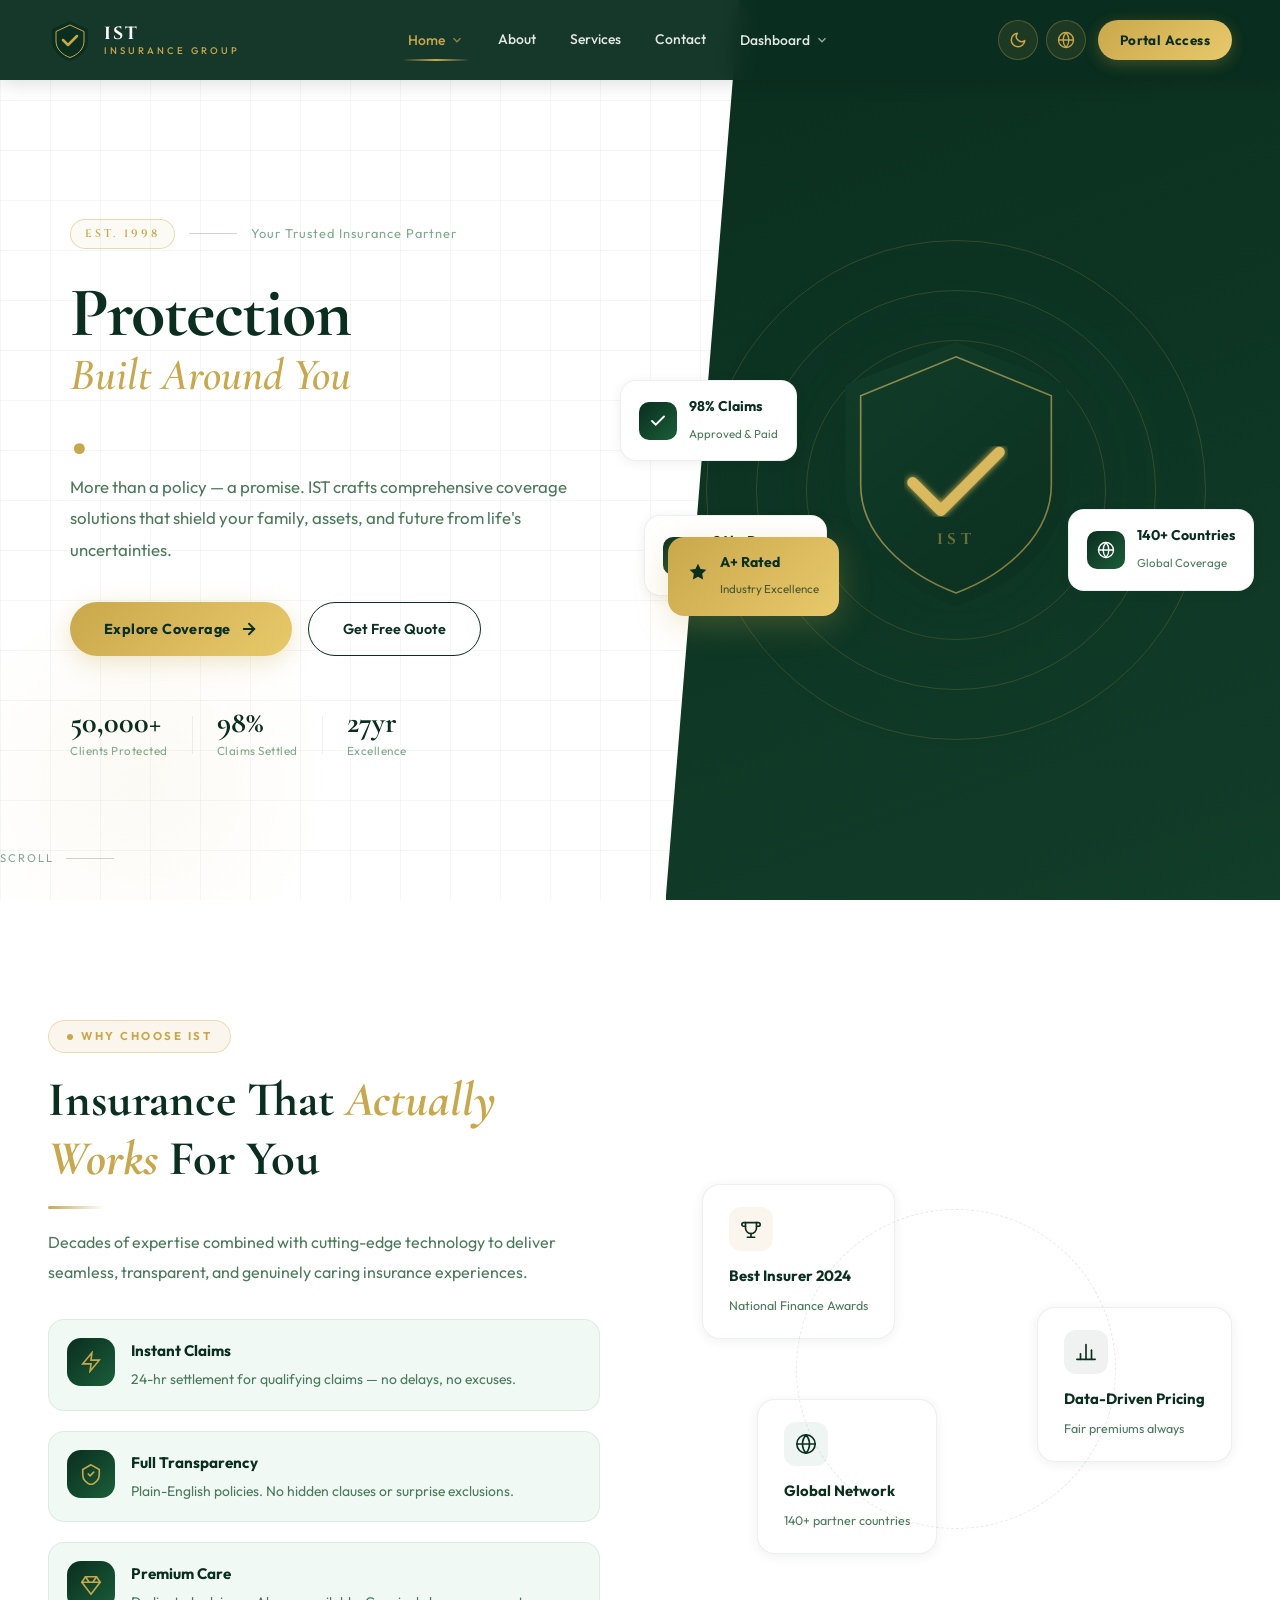
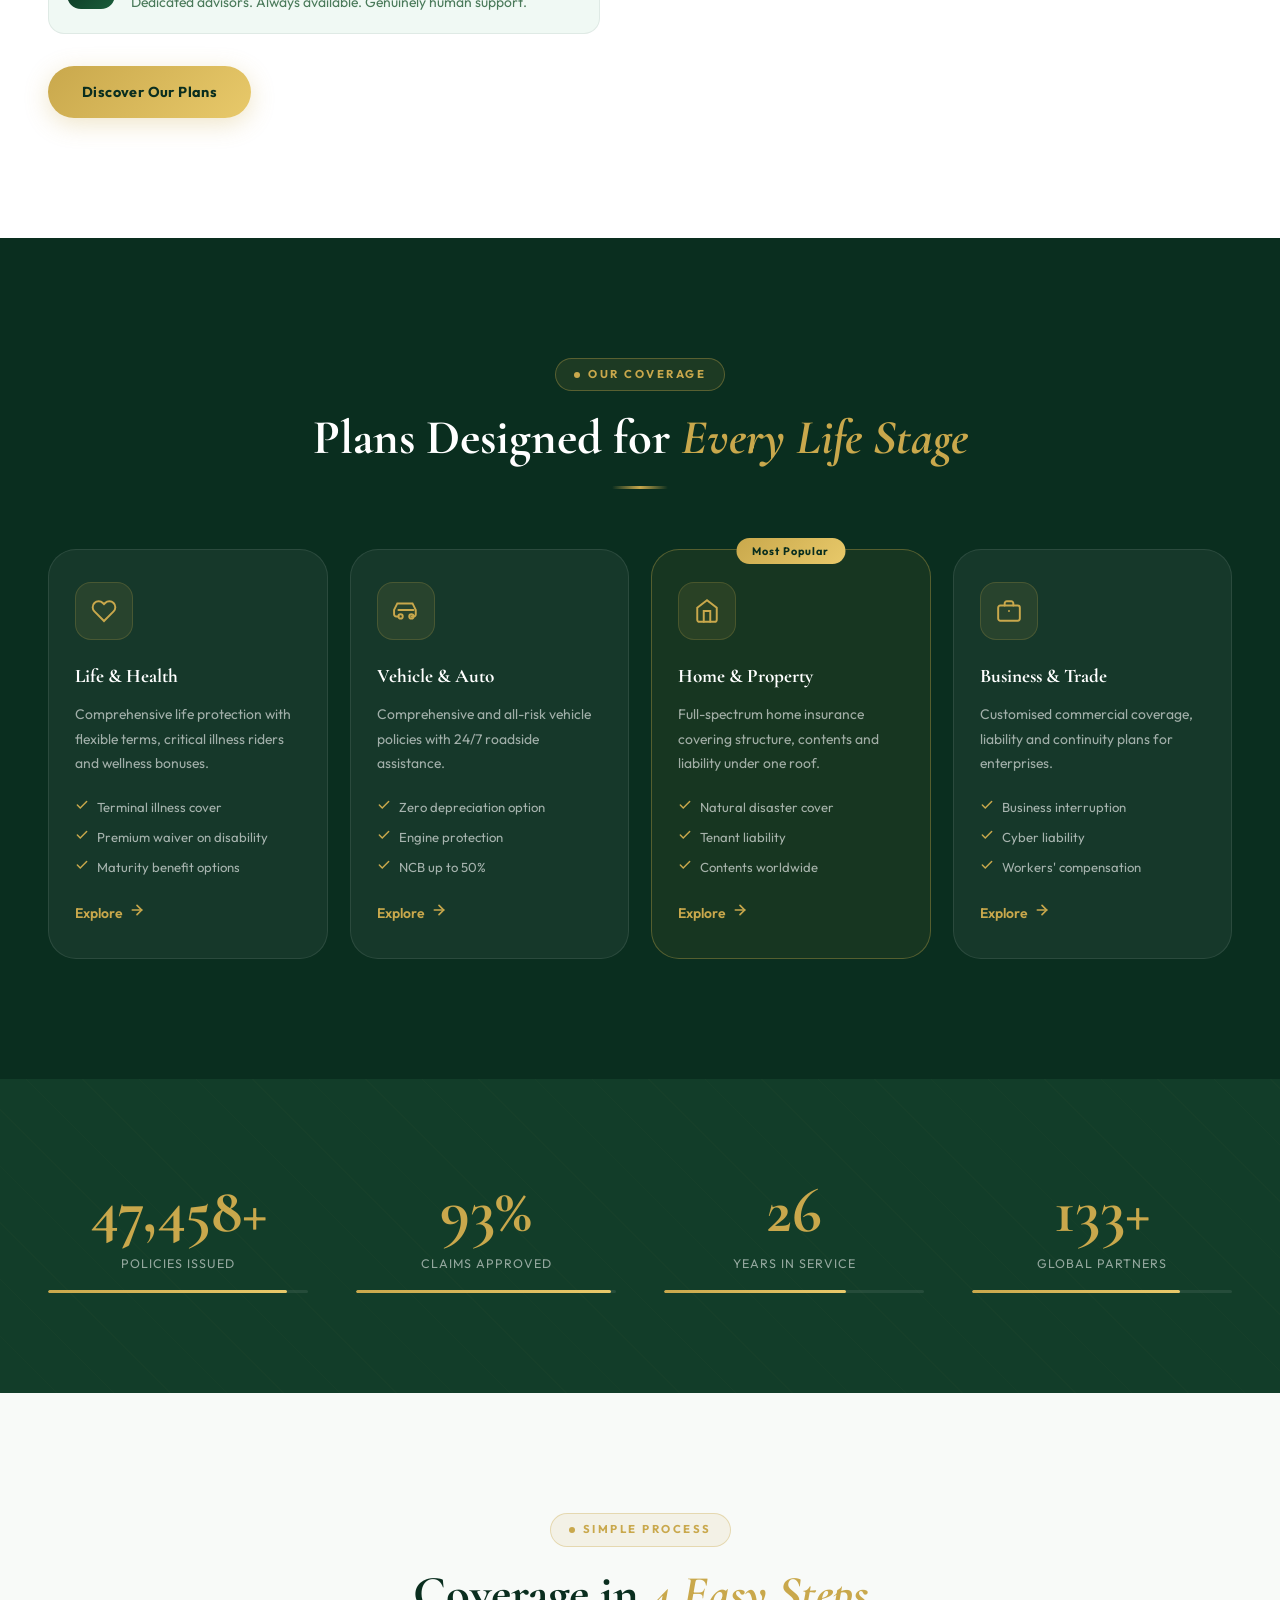
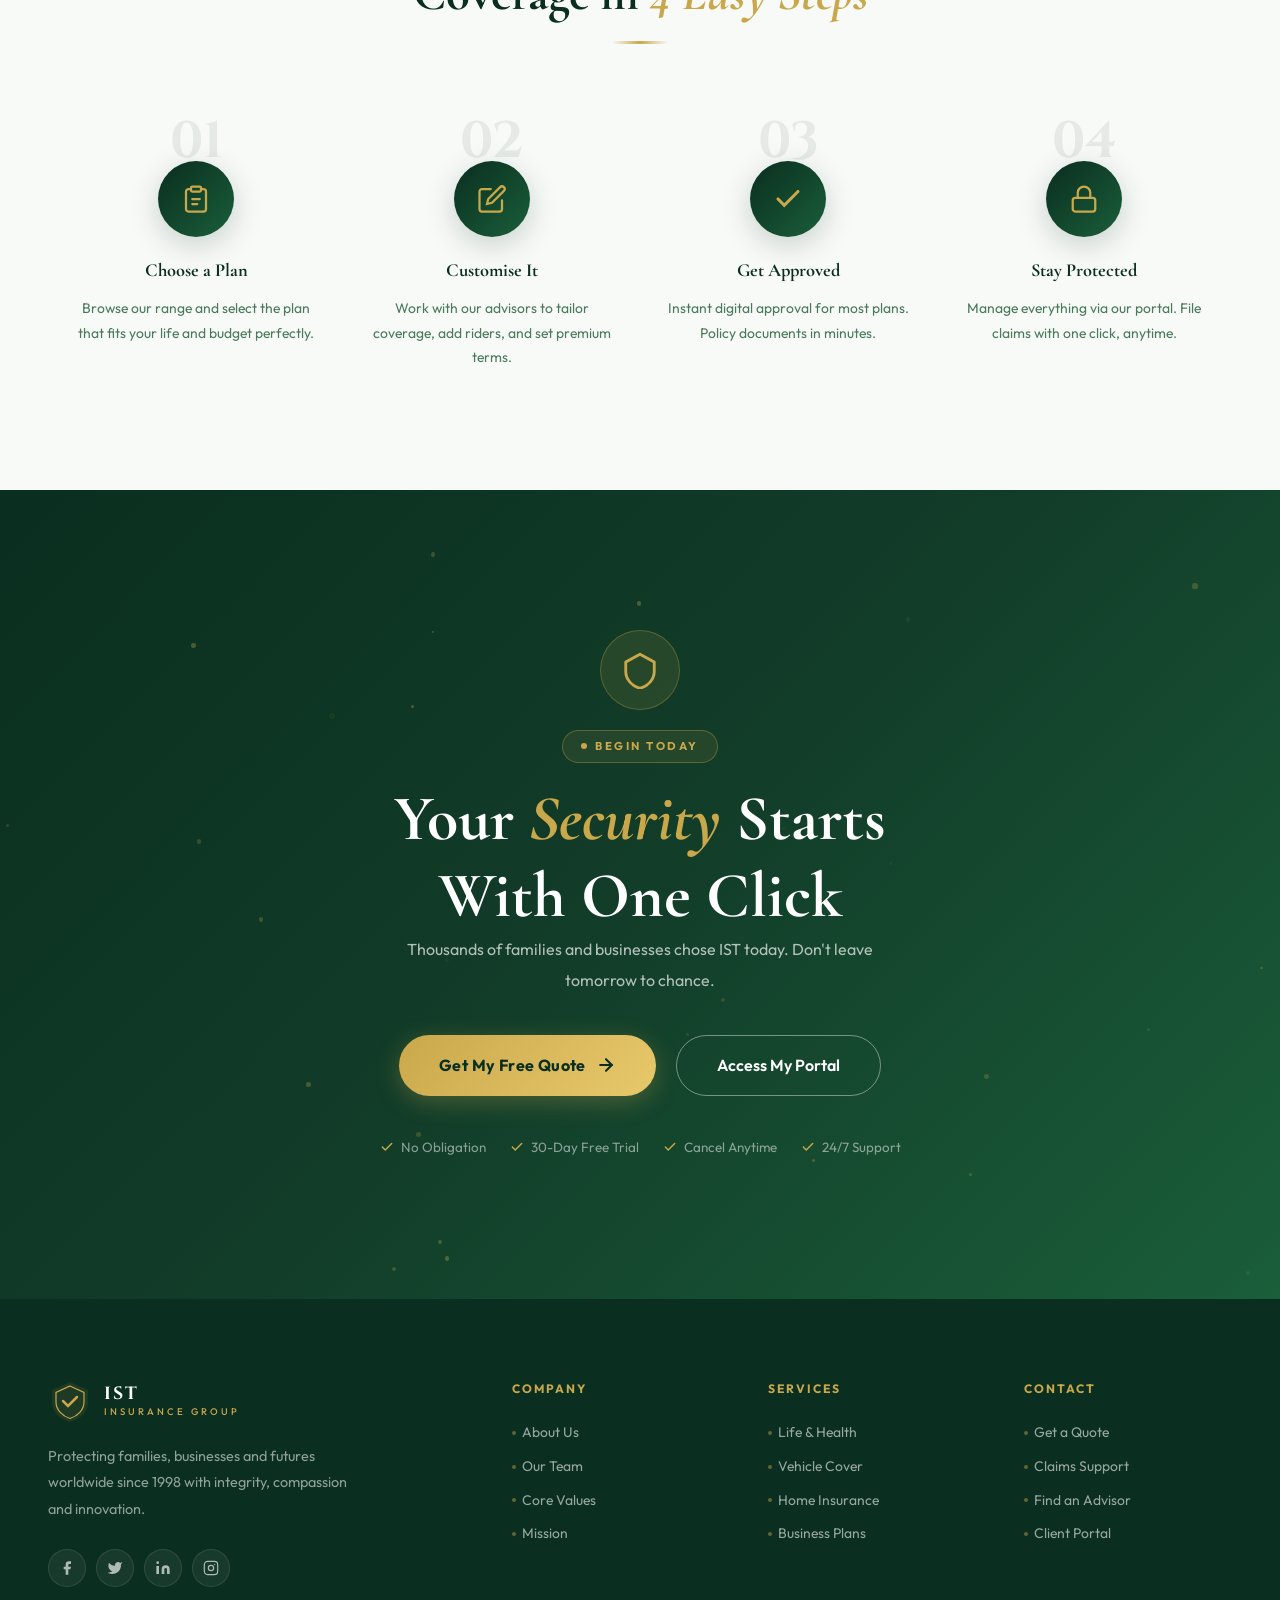
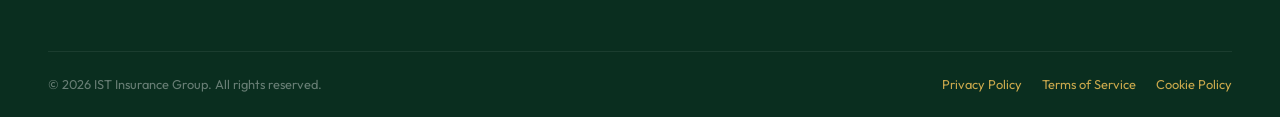
==== commit 72ab77ac: "gdffd" ====
--- a/index.html
+++ b/index.html
@@ -95,31 +95,7 @@
   </div>
 </section>
 
-<!-- S2: TICKER -->
-<section class="s-ticker section">
-  <div class="ticker-wrap">
-    <div class="ticker-track">
-      <span>Life Insurance</span><span class="ticker-dot">◆</span>
-      <span>Vehicle Cover</span><span class="ticker-dot">◆</span>
-      <span>Home Protection</span><span class="ticker-dot">◆</span>
-      <span>Business Shield</span><span class="ticker-dot">◆</span>
-      <span>Travel Plans</span><span class="ticker-dot">◆</span>
-      <span>Health Cover</span><span class="ticker-dot">◆</span>
-      <span>Marine Insurance</span><span class="ticker-dot">◆</span>
-      <span>Liability Cover</span><span class="ticker-dot">◆</span>
-      <span>Life Insurance</span><span class="ticker-dot">◆</span>
-      <span>Vehicle Cover</span><span class="ticker-dot">◆</span>
-      <span>Home Protection</span><span class="ticker-dot">◆</span>
-      <span>Business Shield</span><span class="ticker-dot">◆</span>
-      <span>Travel Plans</span><span class="ticker-dot">◆</span>
-      <span>Health Cover</span><span class="ticker-dot">◆</span>
-      <span>Marine Insurance</span><span class="ticker-dot">◆</span>
-      <span>Liability Cover</span><span class="ticker-dot">◆</span>
-    </div>
-  </div>
-</section>
-
-<!-- S3: WHY IST -->
+<!-- S2: WHY IST -->
 <section class="s-why section" id="why"><div class="container">
   <div class="why-grid">
     <div>
@@ -163,7 +139,7 @@
   </div>
 </div></section>
 
-<!-- S4: PLANS -->
+<!-- S3: PLANS -->
 <section class="s-plans section" id="plans"><div class="container">
   <div class="text-center">
     <div class="section-badge reveal">Our Coverage</div>
@@ -219,7 +195,7 @@
   </div>
 </div></section>
 
-<!-- S5: STATS -->
+<!-- S4: STATS -->
 <section class="s-stats section" id="stats"><div class="stats-bg-pattern"></div>
   <div class="container">
     <div class="stats-grid">
@@ -231,7 +207,7 @@
   </div>
 </section>
 
-<!-- S6: HOW IT WORKS -->
+<!-- S5: HOW IT WORKS -->
 <section class="s-how section" id="how"><div class="container">
   <div class="text-center">
     <div class="section-badge reveal">Simple Process</div>
@@ -269,320 +245,7 @@
   </div>
 </div></section>
 
-<!-- S7: QUOTE CALCULATOR -->
-<section class="s-calculator section" id="calculator">
-  <div class="calc-bg-overlay"></div>
-  <div class="container">
-    <div class="calc-inner">
-      <div class="calc-copy">
-        <div class="section-badge">Instant Quote</div>
-        <h2 class="section-title section-title-light">Calculate Your <span class="accent">Perfect Premium</span></h2>
-        <p class="section-subtitle section-subtitle-light">Get an indicative quote in under 60 seconds. No commitment. No hidden fees.</p>
-      </div>
-      <form class="calc-form" id="quoteForm" onsubmit="handleQuote(event)">
-        <div class="cf-row">
-          <select class="cf-input" id="coverType" required>
-            <option value="" disabled selected>Coverage Type</option>
-            <option>Life &amp; Health</option><option>Vehicle &amp; Auto</option>
-            <option>Home &amp; Property</option><option>Business &amp; Trade</option>
-            <option>Travel Insurance</option>
-          </select>
-          <input class="cf-input" type="number" placeholder="Your Age" min="18" max="80" id="quoteAge" required/>
-        </div>
-        <div class="cf-row">
-          <input class="cf-input" type="number" placeholder="Coverage Amount ($)" min="10000" id="quoteCover" required/>
-          <select class="cf-input" id="quoteTerm">
-            <option value="" disabled selected>Policy Term</option>
-            <option>1 Year</option><option>3 Years</option><option>5 Years</option>
-            <option>10 Years</option><option>Lifetime</option>
-          </select>
-        </div>
-        <button type="submit" class="btn-primary" style="width:100%;justify-content:center">
-          Calculate My Quote <span data-icon="arrowRight" style="width:18px;height:18px;display:inline-flex"></span>
-        </button>
-        <div class="calc-result" id="calcResult" style="display:none"></div>
-      </form>
-    </div>
-  </div>
-</section>
-
-
-
-<!-- S9: AWARDS -->
-<section class="s-awards section" id="awards"><div class="container">
-  <div class="text-center">
-    <div class="section-badge reveal">Recognition</div>
-    <h2 class="section-title reveal delay-1">Industry <span class="accent">Awards &amp; Accreditations</span></h2>
-    <div class="gold-line reveal delay-2"></div>
-  </div>
-  <div class="awards-grid reveal delay-2">
-    <div class="award-item"><div class="aw-medal" data-icon="trophy"></div><strong>Best Insurer 2024</strong><span>National Finance Awards</span></div>
-    <div class="award-item"><div class="aw-medal" data-icon="award"></div><strong>Customer Excellence</strong><span>ICSA Awards 2024</span></div>
-    <div class="award-item"><div class="aw-medal" data-icon="star"></div><strong>5-Star Rating</strong><span>Consumer Reports 2024</span></div>
-    <div class="award-item"><div class="aw-medal" data-icon="digital"></div><strong>Digital Innovation</strong><span>InsurTech Summit 2023</span></div>
-    <div class="award-item"><div class="aw-medal" data-icon="shieldCheck"></div><strong>A+ Financial Rating</strong><span>AM Best 2023–2024</span></div>
-    <div class="award-item"><div class="aw-medal" data-icon="globe"></div><strong>Global ESG Award</strong><span>ESG Excellence 2024</span></div>
-  </div>
-</div></section>
-
-<!-- S10: PARTNERS -->
-<section class="s-partners section" id="partners"><div class="container">
-  <p class="partners-label reveal">Trusted by leading organisations worldwide</p>
-  <div class="partners-track-wrap reveal delay-1">
-    <div class="partners-track">
-      <div class="partner-logo">GlobalBank</div><div class="partner-logo">TerraLegal</div>
-      <div class="partner-logo">AutoNova</div><div class="partner-logo">MedCross</div>
-      <div class="partner-logo">BuildShield</div><div class="partner-logo">TravelSafe</div>
-      <div class="partner-logo">GlobalBank</div><div class="partner-logo">TerraLegal</div>
-      <div class="partner-logo">AutoNova</div><div class="partner-logo">MedCross</div>
-      <div class="partner-logo">BuildShield</div><div class="partner-logo">TravelSafe</div>
-    </div>
-  </div>
-</div></section>
-
-<!-- S11: COMPARISON -->
-<section class="s-compare section" id="compare"><div class="container">
-  <div class="text-center">
-    <div class="section-badge reveal">Plan Comparison</div>
-    <h2 class="section-title reveal delay-1">Find Your <span class="accent">Perfect Match</span></h2>
-    <div class="gold-line reveal delay-2"></div>
-  </div>
-  <div class="compare-wrap reveal delay-2">
-    <table class="compare-table">
-      <thead><tr>
-        <th class="cth-feature">Feature</th>
-        <th>Essential</th><th class="cth-featured">Premium ★</th><th>Elite</th>
-      </tr></thead>
-      <tbody>
-        <tr><td>Monthly Premium</td><td>From $29</td><td class="cth-featured">From $59</td><td>From $99</td></tr>
-        <tr><td>Coverage Amount</td><td>Up to $250K</td><td class="cth-featured">Up to $1M</td><td>Unlimited</td></tr>
-        <tr><td>Claims Response</td><td>72 hrs</td><td class="cth-featured">24 hrs</td><td>4 hrs</td></tr>
-        <tr><td>Dedicated Advisor</td><td>✗</td><td class="cth-featured">✓</td><td>✓</td></tr>
-        <tr><td>Worldwide Coverage</td><td>✗</td><td class="cth-featured">✓</td><td>✓</td></tr>
-        <tr><td>Concierge Services</td><td>✗</td><td class="cth-featured">✗</td><td>✓</td></tr>
-        <tr><td>Multi-Policy Discount</td><td>5%</td><td class="cth-featured">15%</td><td>25%</td></tr>
-      </tbody>
-    </table>
-  </div>
-  <div class="text-center" style="margin-top:36px">
-    <a href="contact.html" class="btn-primary reveal delay-3">Get Custom Quote <span data-icon="arrowRight" style="width:18px;height:18px;display:inline-flex"></span></a>
-  </div>
-</div></section>
-
-<!-- S12: CLAIMS -->
-<section class="s-claims section" id="claims"><div class="container">
-  <div class="claims-grid">
-    <div>
-      <div class="section-badge reveal">Claims Made Easy</div>
-      <h2 class="section-title reveal delay-1">File a Claim in <span class="accent">Minutes</span></h2>
-      <div class="gold-line reveal delay-2"></div>
-      <p class="section-subtitle reveal delay-2">Our streamlined digital claims process ensures you get the support you need exactly when you need it.</p>
-      <div class="claims-steps reveal delay-3">
-        <div class="cs-step cs-active"><div class="css-dot">1</div><div><strong>Notify Us Online</strong><p>Submit your claim 24/7 via app, web or phone.</p></div></div>
-        <div class="cs-step"><div class="css-dot">2</div><div><strong>Document Upload</strong><p>Securely upload photos, invoices and evidence.</p></div></div>
-        <div class="cs-step"><div class="css-dot">3</div><div><strong>Expert Review</strong><p>Certified assessors evaluate within our SLA window.</p></div></div>
-        <div class="cs-step"><div class="css-dot">4</div><div><strong>Fast Payout</strong><p>Settlements transferred directly to your account.</p></div></div>
-      </div>
-    </div>
-    <div class="reveal-right delay-3">
-      <div class="claims-visual">
-        <div class="cv-card">
-          <div class="cv-header"><span class="cv-status cv-green">● Claim Approved</span><span>REF-IST-2026-7821</span></div>
-          <div class="cv-detail"><span>Type</span><strong>Home — Water Damage</strong></div>
-          <div class="cv-detail"><span>Filed</span><strong>16 Mar 2026, 09:30</strong></div>
-          <div class="cv-detail"><span>Amount</span><strong>$12,400</strong></div>
-          <div class="cv-detail"><span>Settlement</span><strong>17 Mar 2026 (18 hrs)</strong></div>
-          <div class="cv-progress-bar"><div class="cv-pb-fill" style="width:100%"></div></div>
-          <div class="cv-pb-steps"><span class="cvps-done">Filed</span><span class="cvps-done">Review</span><span class="cvps-done">Approved</span><span class="cvps-done">Paid ✓</span></div>
-        </div>
-      </div>
-    </div>
-  </div>
-</div></section>
-
-<!-- S13: APP -->
-<section class="s-app section" id="app"><div class="container">
-  <div class="app-grid">
-    <div class="reveal-left delay-1">
-      <div class="app-mockup">
-        <div class="am-header">
-          <div class="am-avatar">JD</div>
-          <div><strong>John Doe</strong><small>Premium Member</small></div>
-        </div>
-        <div class="am-card">
-          <span style="font-size:.74rem;color:var(--text-light)">Active Policies</span>
-          <strong>4 Policies</strong>
-          <div class="am-policy-list">
-            <div class="am-policy"><span>Home</span><span class="amp-active">Active</span></div>
-            <div class="am-policy"><span>Vehicle</span><span class="amp-active">Active</span></div>
-            <div class="am-policy"><span>Life</span><span class="amp-active">Active</span></div>
-            <div class="am-policy"><span>Business</span><span class="amp-pending">Review</span></div>
-          </div>
-        </div>
-        <div class="am-quick">
-          <button class="amq-btn"><span data-icon="clipboard"></span>Claims</button>
-          <button class="amq-btn"><span data-icon="lightning"></span>Quick Pay</button>
-          <button class="amq-btn"><span data-icon="bell"></span>Alerts</button>
-          <button class="amq-btn"><span data-icon="phone"></span>Help</button>
-        </div>
-      </div>
-    </div>
-    <div class="app-copy">
-      <div class="section-badge reveal">Digital First</div>
-      <h2 class="section-title reveal delay-1">Your Insurance, <span class="accent">In Your Pocket</span></h2>
-      <div class="gold-line reveal delay-2"></div>
-      <div class="app-features">
-        <div class="af-item reveal delay-2"><div class="af-icon" data-icon="mobile"></div><div><strong>Smart Mobile App</strong><p>Full policy management from your smartphone, 24/7.</p></div></div>
-        <div class="af-item reveal delay-3"><div class="af-icon" data-icon="bell"></div><div><strong>Real-Time Alerts</strong><p>Instant notifications for claims updates and renewals.</p></div></div>
-        <div class="af-item reveal delay-4"><div class="af-icon" data-icon="chart"></div><div><strong>Coverage Analytics</strong><p>Visual dashboards showing coverage gaps and savings.</p></div></div>
-        <div class="af-item reveal delay-5"><div class="af-icon" data-icon="secure"></div><div><strong>Bank-Grade Security</strong><p>256-bit encryption and biometric authentication.</p></div></div>
-      </div>
-      <div class="app-dl-btns reveal delay-4">
-        <a href="#" class="app-dl-btn"><div class="app-dl-icon" data-icon="mobile"></div><div><small>Download on</small><strong>App Store</strong></div></a>
-        <a href="#" class="app-dl-btn"><div class="app-dl-icon" data-icon="shield"></div><div><small>Get it on</small><strong>Google Play</strong></div></a>
-      </div>
-    </div>
-  </div>
-</div></section>
-
-<!-- S14: TEAM -->
-<section class="s-team section" id="team"><div class="container">
-  <div class="text-center">
-    <div class="section-badge reveal">Expert Advisors</div>
-    <h2 class="section-title reveal delay-1">Meet Your <span class="accent">Protection Team</span></h2>
-    <div class="gold-line reveal delay-2"></div>
-  </div>
-  <div class="team-grid">
-    <div class="team-card card reveal delay-1">
-      <div class="tc-avatar"><img src="f1.avif" alt="Amara Khoury"></div>
-      <h3>Amara Khoury</h3><span class="tc-role">Senior Life Advisor</span>
-      <p>15 years specialising in life and health insurance for high-net-worth families.</p>
-      <div class="tc-badges"><span>CFA</span><span>CISA</span><span>CFP</span></div>
-    </div>
-    <div class="team-card card reveal delay-2">
-      <div class="tc-avatar"><img src="m1.avif" alt="David Rodriguez"></div>
-      <h3>David Rodriguez</h3><span class="tc-role">Commercial Coverage Lead</span>
-      <p>Expert in business continuity, liability and cyber insurance for enterprises.</p>
-      <div class="tc-badges"><span>CPCU</span><span>ARM</span><span>MBA</span></div>
-    </div>
-    <div class="team-card card reveal delay-3">
-      <div class="tc-avatar"><img src="f2.avif" alt="Leila Nasseri"></div>
-      <h3>Leila Nasseri</h3><span class="tc-role">Claims Resolution Director</span>
-      <p>Leads our rapid-response claims unit ensuring fair, timely settlements.</p>
-      <div class="tc-badges"><span>LLB</span><span>ACII</span></div>
-    </div>
-    <div class="team-card card reveal delay-4">
-      <div class="tc-avatar"><img src="m2.jpg" alt="Thomas Müller"></div>
-      <h3>Thomas Müller</h3><span class="tc-role">Digital Innovation Head</span>
-      <p>Driving our InsurTech transformation — smarter, faster, more transparent.</p>
-      <div class="tc-badges"><span>MSc IT</span><span>PMP</span></div>
-    </div>
-  </div>
-</div></section>
-
-
-
-<!-- S16: IMPACT -->
-<section class="s-impact section" id="impact"><div class="container">
-  <div class="impact-inner">
-    <div class="reveal-scale delay-1">
-      <div class="impact-video-placeholder">
-        <div class="impact-play-btn" data-icon="play"></div>
-        <div class="impact-overlay-text"><h3>Our Story</h3><p>27 Years of Protecting What Matters</p></div>
-      </div>
-    </div>
-    <div>
-      <div class="section-badge reveal">Our Impact</div>
-      <h2 class="section-title section-title-light reveal delay-1">Real People. <span class="accent">Real Protection.</span></h2>
-      <div class="gold-line reveal delay-2"></div>
-      <p class="section-subtitle section-subtitle-light reveal delay-2">Over 27 years, we've stood beside families during their most vulnerable moments — a house fire, an unexpected illness, a business crisis.</p>
-      <div class="impact-facts reveal delay-3">
-        <div class="if-item"><span>$2.3B+</span><small>Claims Paid</small></div>
-        <div class="if-item"><span>99.2%</span><small>Satisfaction Rate</small></div>
-        <div class="if-item"><span>50K+</span><small>Lives Protected</small></div>
-      </div>
-      <a href="contact.html" class="btn-primary reveal delay-4">Begin Your Story</a>
-    </div>
-  </div>
-</div></section>
-
-<!-- S17: RESOURCES -->
-<section class="s-resources section" id="resources"><div class="container">
-  <div class="text-center">
-    <div class="section-badge reveal">Knowledge Hub</div>
-    <h2 class="section-title reveal delay-1">Insurance <span class="accent">Insights &amp; Guides</span></h2>
-    <div class="gold-line reveal delay-2"></div>
-  </div>
-  <div class="resources-grid">
-    <div class="resource-card reveal delay-1">
-      <div class="rc-tag">Life Insurance</div>
-      <h3>How Much Life Cover Do You Really Need?</h3>
-      <p>We break down the 10x income rule and provide a smarter, personalised framework for calculating your ideal sum assured.</p>
-      <div class="rc-footer"><span class="rc-date">Mar 2026</span><a href="#" class="rc-link">Read More <span data-icon="arrowRight"></span></a></div>
-    </div>
-    <div class="resource-card reveal delay-2">
-      <div class="rc-tag rc-tag--vehicle">Vehicle</div>
-      <h3>Comprehensive vs Third-Party: The 2026 Guide</h3>
-      <p>Understand what each policy covers, when third-party is sufficient, and when comprehensive pays for itself.</p>
-      <div class="rc-footer"><span class="rc-date">Feb 2026</span><a href="#" class="rc-link">Read More <span data-icon="arrowRight"></span></a></div>
-    </div>
-    <div class="resource-card reveal delay-3">
-      <div class="rc-tag rc-tag--home">Home</div>
-      <h3>5 Exclusions Homeowners Always Miss</h3>
-      <p>Discover the most commonly overlooked exclusions in home insurance and how to close those protection gaps.</p>
-      <div class="rc-footer"><span class="rc-date">Jan 2026</span><a href="#" class="rc-link">Read More <span data-icon="arrowRight"></span></a></div>
-    </div>
-  </div>
-</div></section>
-
-<!-- S18: GLOBAL -->
-<section class="s-global section" id="global"><div class="container">
-  <div class="global-layout">
-    <div>
-      <div class="section-badge reveal">Global Reach</div>
-      <h2 class="section-title reveal delay-1">Protection <span class="accent">Across 140+ Nations</span></h2>
-      <div class="gold-line reveal delay-2"></div>
-      <p class="section-subtitle reveal delay-2">Our international network ensures you and your assets are shielded no matter where life takes you.</p>
-      <div class="global-stats reveal delay-3">
-        <div class="gs-item"><strong>140+</strong><span>Countries</span></div>
-        <div class="gs-item"><strong>380+</strong><span>Partners</span></div>
-        <div class="gs-item"><strong>62</strong><span>Offices</span></div>
-      </div>
-      <a href="contact.html" class="btn-primary reveal delay-4">Find Local Office</a>
-    </div>
-    <div class="reveal-right delay-2">
-      <div class="global-map">
-        <div class="gm-grid"></div>
-        <div class="gm-dot" style="top:28%;left:22%"><span>New York</span></div>
-        <div class="gm-dot" style="top:24%;left:48%"><span>London</span></div>
-        <div class="gm-dot" style="top:30%;left:58%"><span>Dubai</span></div>
-        <div class="gm-dot" style="top:34%;left:72%"><span>Mumbai</span></div>
-        <div class="gm-dot" style="top:32%;left:80%"><span>Singapore</span></div>
-        <div class="gm-dot" style="top:50%;left:18%"><span>São Paulo</span></div>
-        <div class="gm-dot" style="top:45%;left:55%"><span>Nairobi</span></div>
-      </div>
-    </div>
-  </div>
-</div></section>
-
-<!-- S19: NEWSLETTER -->
-<section class="s-newsletter section" id="newsletter"><div class="container">
-  <div class="newsletter-box reveal">
-    <div class="nl-deco-left"></div><div class="nl-deco-right"></div>
-    <div class="nl-content">
-      <div class="section-badge">Stay Informed</div>
-      <h2 class="section-title">Get Insurance <span class="accent">Tips &amp; Updates</span></h2>
-      <p class="section-subtitle">Join 20,000+ readers who get our monthly insurance guide and exclusive member offers.</p>
-      <form class="nl-form" onsubmit="handleNewsletter(event)">
-        <input type="email" class="nl-input" placeholder="Your email address" required/>
-        <button type="submit" class="btn-primary nl-btn">Subscribe <span data-icon="arrowRight" style="width:16px;height:16px;display:inline-flex"></span></button>
-      </form>
-      <p class="nl-fine">No spam, ever. Unsubscribe in one click.</p>
-    </div>
-  </div>
-</div></section>
-
-<!-- S20: CTA -->
+<!-- S6: CTA -->
 <section class="s-cta section" id="cta">
   <div class="cta-bg-layer"></div>
   <div class="cta-particles" id="ctaParticles"></div>
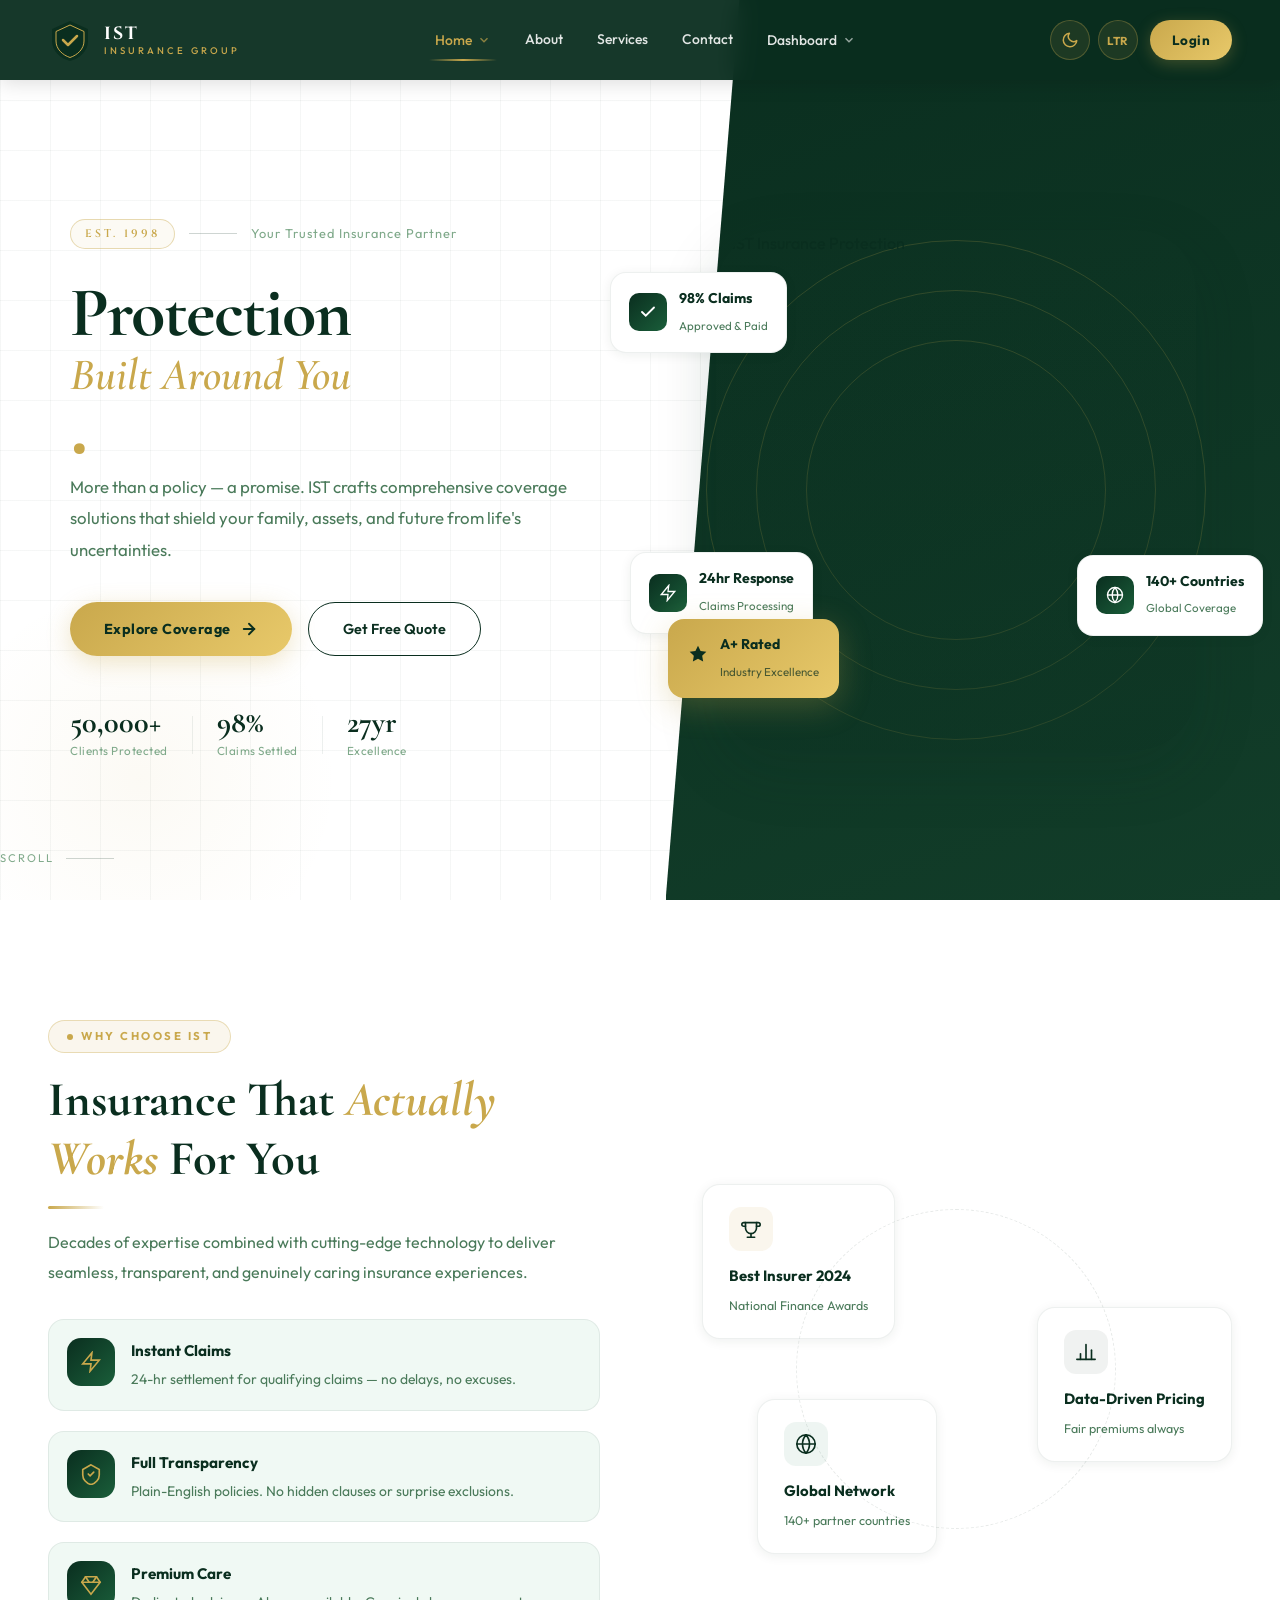
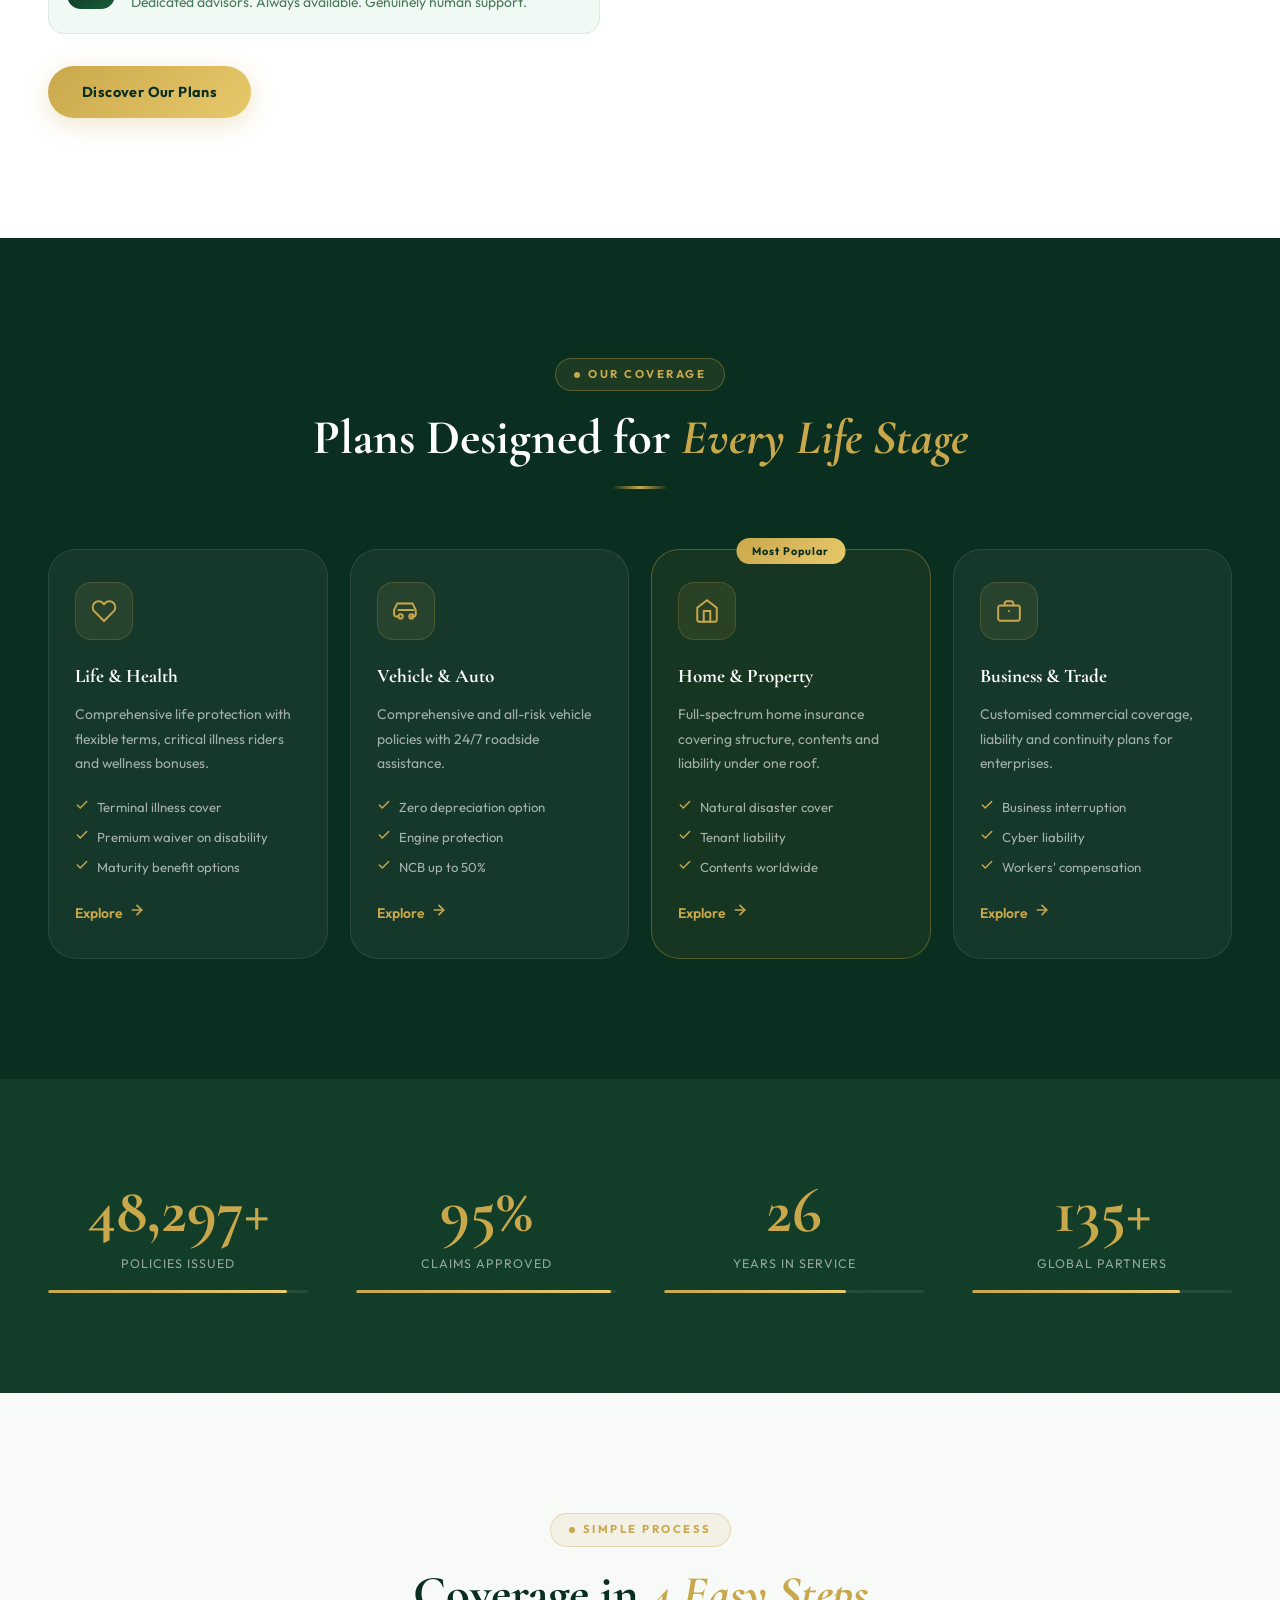
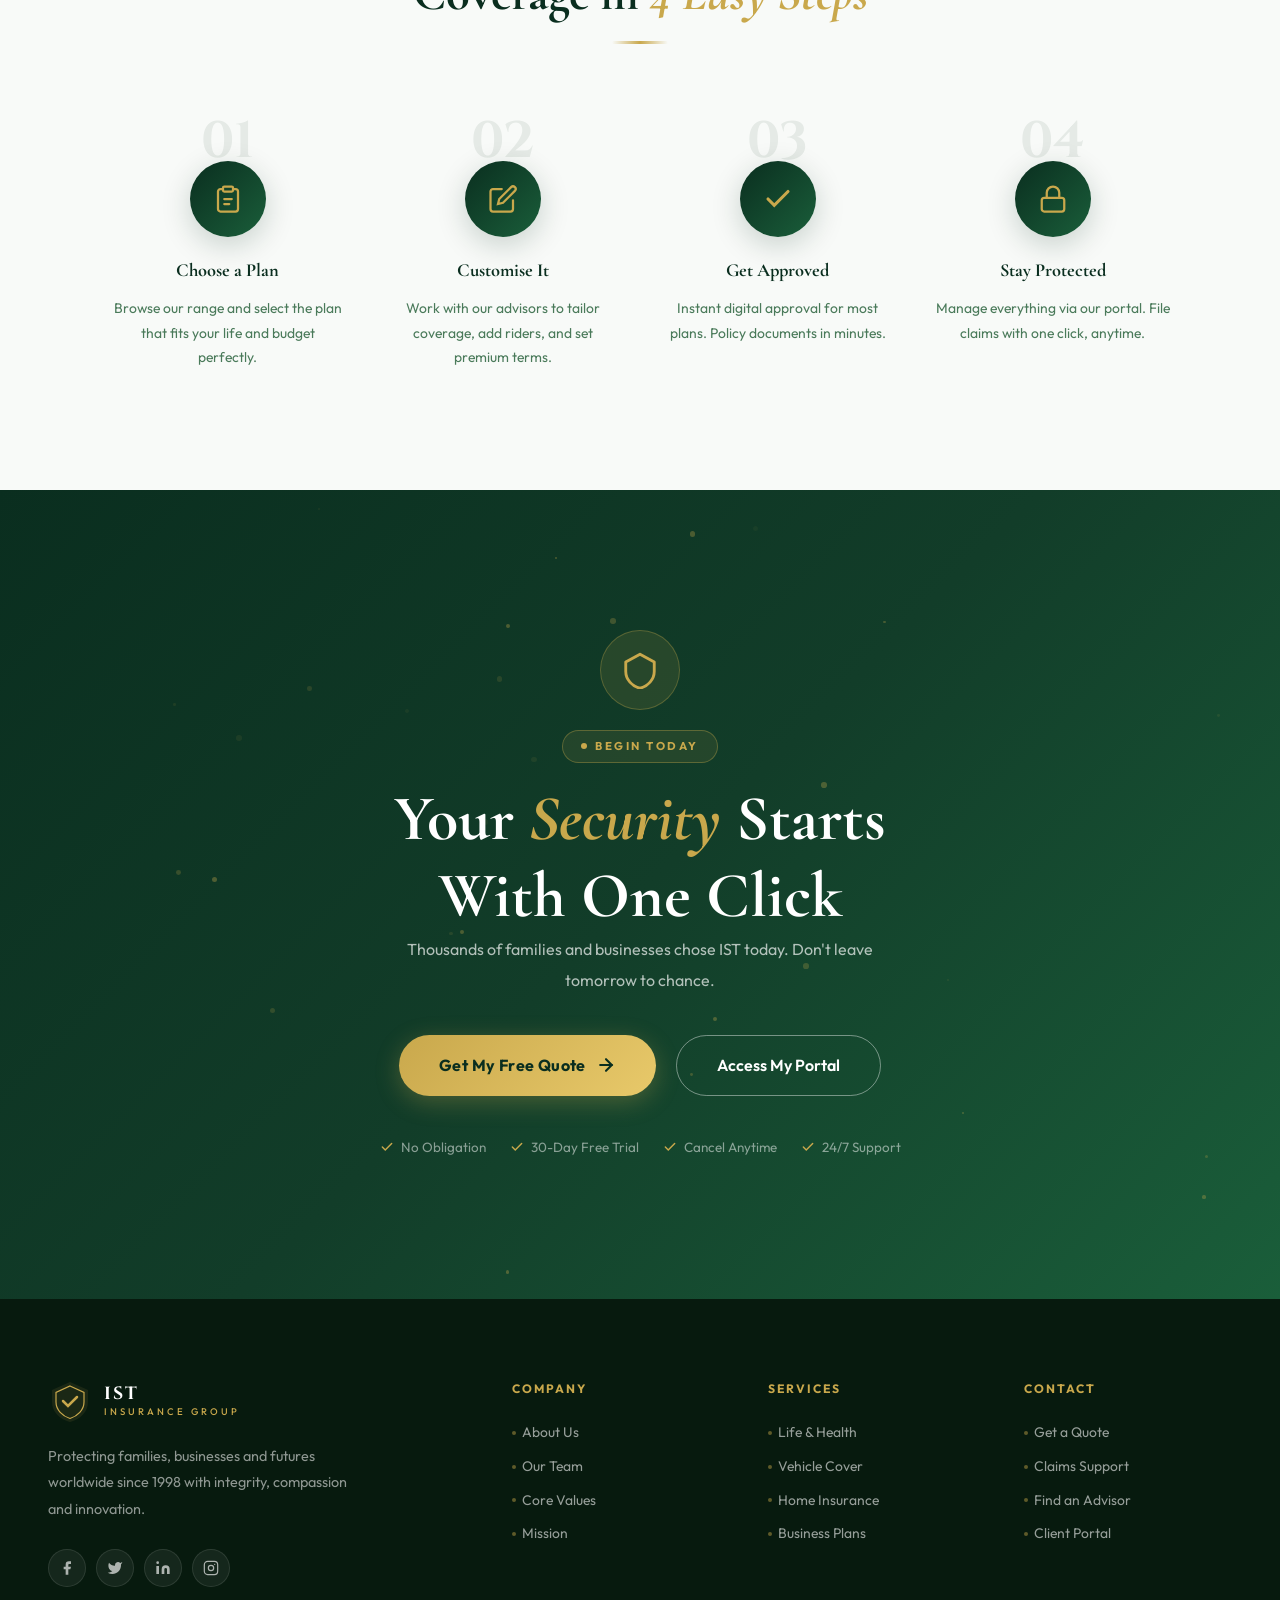
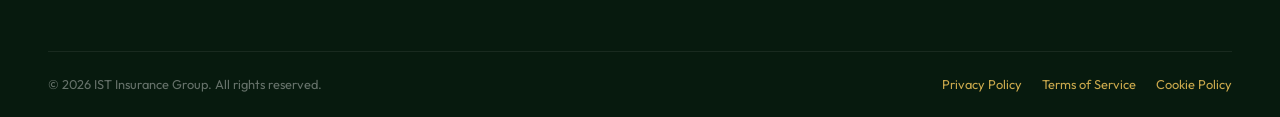
==== commit 0ee75b8d: "ttttttt" ====
--- a/index.html
+++ b/index.html
@@ -44,27 +44,10 @@
       <div class="hero-pulse">
         <div class="hp-ring"></div><div class="hp-ring"></div><div class="hp-ring"></div>
       </div>
-      <svg class="hero-shield-svg" viewBox="0 0 240 290" fill="none" xmlns="http://www.w3.org/2000/svg">
-        <defs>
-          <linearGradient id="sg1" x1="0" y1="0" x2="240" y2="290" gradientUnits="userSpaceOnUse">
-            <stop offset="0%" stop-color="#123D29"/>
-            <stop offset="100%" stop-color="#0A2E1F"/>
-          </linearGradient>
-          <linearGradient id="gg1" x1="0" y1="0" x2="240" y2="290" gradientUnits="userSpaceOnUse">
-            <stop offset="0%" stop-color="#E8C96A"/>
-            <stop offset="100%" stop-color="#C9A84C"/>
-          </linearGradient>
-          <filter id="glow"><feGaussianBlur stdDeviation="3" result="blur"/><feComposite in="SourceGraphic" in2="blur" operator="over"/></filter>
-        </defs>
-        <!-- Main shield -->
-        <path d="M120 8L222 48V140C222 192 176 232 120 252C64 232 18 192 18 140V48Z" fill="url(#sg1)"/>
-        <!-- Inner border -->
-        <path d="M120 22L208 58V140C208 185 168 222 120 240C72 222 32 185 32 140V58Z" fill="none" stroke="url(#gg1)" stroke-width="1.5" opacity="0.6"/>
-        <!-- Check mark -->
-        <path d="M80 138l26 26 54-54" stroke="url(#gg1)" stroke-width="10" stroke-linecap="round" stroke-linejoin="round" filter="url(#glow)"/>
-        <!-- IST text -->
-        <text x="120" y="195" text-anchor="middle" font-family="Cinzel,serif" font-size="14" font-weight="700" fill="rgba(201,168,76,0.5)" letter-spacing="4">IST</text>
-      </svg>
+      <div class="hero-img-wrap reveal-right">
+        <img src="hero_insurance_family_1778927903375.png" alt="IST Insurance Protection" class="hero-main-img-file">
+        <div class="hero-img-overlay"></div>
+      </div>
       <div class="hero-float-cards">
         <!-- Card 1: Claims settled -->
         <div class="hfc">
--- a/styles.css
+++ b/styles.css
@@ -66,20 +66,25 @@
 }
 
 [data-theme="dark"] {
-    --bg-primary: #05140d;
-    --bg-secondary: #0a2116;
-    --bg-tertiary: #0d2b1d;
-    --bg-card: #0d2b1d;
-    --text-main: #e0f2e9;
+    /* Issue 5: True black bg with dark grey alternates — no more full green backgrounds */
+    --bg-primary: #0a0a0a;
+    --bg-secondary: #141414;
+    --bg-tertiary: #1a1a1a;
+    --bg-card: #1c1c1c;
+    --text-main: #e8f5ee;
     --text-body: #a3b8ad;
     --text-muted-th: #708a7a;
     --border-th: rgba(201, 168, 76, .15);
-    --input-bg: #123d29;
-    --shadow-th: 0 8px 32px rgba(0, 0, 0, .3);
-
-    /* Overrides for specific sections that were dark in light mode but should stay or change slightly */
-    --forest: #0a2116;
-    --forest-mid: #030a07;
+    --input-bg: #242424;
+    --shadow-th: 0 8px 32px rgba(0, 0, 0, .5);
+
+    /* Keep dark-forest for header/nav/CTA sections that intentionally use dark green */
+    --forest: #0d1f14;
+    --forest-mid: #050d08;
+    --forest-light: #122b1a;
+
+    /* Issue 8: distinct footer color in dark mode */
+    --footer-bg: #000000;
 }
 
 /* ── Reset ── */
@@ -369,13 +374,20 @@
     align-items: center;
     justify-content: center;
     cursor: pointer;
-    transition: background var(--t), transform var(--t), border-color var(--t);
-    color: var(--gold)
+    transition: background var(--t), transform var(--t), border-color var(--t), color var(--t);
+    color: var(--gold);
+    font-family: var(--ff-body);
+    font-weight: 700;
+    font-size: 0.72rem;
+    letter-spacing: 0.5px;
+    text-transform: uppercase;
+    user-select: none;
 }
 
 .lang-toggle:hover {
     background: rgba(201, 168, 76, .22);
-    transform: translateY(-2px)
+    transform: translateY(-2px);
+    border-color: var(--gold);
 }
 
 .lang-toggle svg {
@@ -408,10 +420,11 @@
     gap: 5px;
     width: 36px;
     height: 36px;
-    padding: 6px;
+    padding: 8px 6px;
     border-radius: var(--radius-sm);
     background: rgba(255, 255, 255, .07);
-    cursor: pointer
+    cursor: pointer;
+    flex-shrink: 0
 }
 
 .hamburger span {
@@ -925,8 +938,12 @@
 }
 
 /* ══ FOOTER ══ */
+/* Issue 8: Footer uses a distinct color to separate from above sections */
+:root {
+    --footer-bg: #071a0e;
+}
 .site-footer {
-    background: var(--forest);
+    background: var(--footer-bg);
     color: rgba(255, 255, 255, .72);
     padding: 80px 0 0
 }
@@ -1127,6 +1144,10 @@
 
 /* ══ RESPONSIVE ══ */
 @media(max-width:1100px) {
+    .header-inner {
+        justify-content: space-between
+    }
+
     .header-nav {
         display: none
     }
@@ -1137,6 +1158,31 @@
 
     .hamburger {
         display: flex
+    }
+}
+
+/* Issue Responsive #1: Fix nav bar alignment at 360px */
+@media(max-width:400px) {
+    .site-header {
+        padding: 0 12px 0 12px
+    }
+    .header-right {
+        gap: 6px
+    }
+    .lang-toggle {
+        width: 34px;
+        height: 34px;
+        font-size: 0.65rem
+    }
+    .header-logo .logo-text .lt1 {
+        font-size: 0.95rem
+    }
+    .header-logo .logo-text .lt2 {
+        font-size: 0.52rem
+    }
+    .logo-icon {
+        width: 34px;
+        height: 34px
     }
 }
 
@@ -1165,8 +1211,9 @@
     }
 
     .site-header {
-        padding: 0 18px 0 12px
-    }
+        padding: 0 20px 0 15px
+    }
+    .header-right { gap: 8px }
 
     .footer-grid {
         grid-template-columns: 1fr;
--- a/home1.css
+++ b/home1.css
@@ -73,6 +73,12 @@
 .trust-div{width:1px;height:38px;background:var(--border-th)}
 
 /* Right — Hero Visual */
+.hero-illustration{position:relative;width:100%;max-width:480px;height:520px;display:flex;align-items:center;justify-content:center}
+.hero-img-wrap{position:relative;width:100%;height:100%;border-radius:60px;overflow:hidden;box-shadow:var(--shadow-lg);transform:perspective(1000px) rotateY(-5deg);transition:transform .6s ease}
+.hero-img-wrap:hover{transform:perspective(1000px) rotateY(0deg)}
+.hero-main-img-file{width:100%;height:100%;object-fit:cover;display:block}
+.hero-img-overlay{position:absolute;inset:0;background:linear-gradient(to top,rgba(10,46,31,0.3),transparent)}
+.hero-pulse{position:absolute;inset:0;pointer-events:none}
 .hero-visual{
   position:relative;z-index:2;
   grid-column:2;
@@ -80,21 +86,10 @@
   height:100%;min-height:calc(100vh - var(--header-h));
   padding:60px 48px 60px 40px;
 }
-.hero-illustration{
-  position:relative;
-  width:100%;max-width:480px;
-}
-/* Animated SVG Shield */
-.hero-shield-svg{
-  width:260px;margin:0 auto;display:block;
-  filter:drop-shadow(0 24px 60px rgba(10,46,31,.25));
-  animation:shieldFloat 5s ease-in-out infinite;
-}
-@keyframes shieldFloat{0%,100%{transform:translateY(0)}50%{transform:translateY(-14px)}}
-/* Pulse rings */
+/* Animated pulse rings */
 .hero-pulse{
   position:absolute;top:50%;left:50%;
-  transform:translate(-50%,-55%);
+  transform:translate(-50%,-50%);
   pointer-events:none;
 }
 .hp-ring{
@@ -119,9 +114,9 @@
   pointer-events:auto;
   transition: background var(--t);
 }
-.hfc:nth-child(1){top:15%;left:-20%;animation:cardHover 4.5s ease-in-out infinite}
-.hfc:nth-child(2){bottom:18%;right:-12%;animation:cardHover 5.5s ease-in-out 1s infinite}
-.hfc:nth-child(3){top:58%;left:-15%;animation:cardHover 4s ease-in-out 2s infinite}
+.hfc:nth-child(1){top:8%;left:-22%;animation:cardHover 4.5s ease-in-out infinite}
+.hfc:nth-child(2){bottom:22%;right:-14%;animation:cardHover 5.5s ease-in-out 1s infinite}
+.hfc:nth-child(3){top:62%;left:-18%;animation:cardHover 4s ease-in-out 2s infinite}
 @keyframes cardHover{0%,100%{transform:translateY(0)}50%{transform:translateY(-8px)}}
 .hfc-ic{
   width:38px;height:38px;border-radius:10px;
@@ -253,9 +248,12 @@
 
 /* ══ S6: HOW IT WORKS ══ */
 .s-how{padding:120px 0;background:var(--bg-primary);transition:background var(--t)}
-.how-steps{display:flex;align-items:flex-start;margin-top:72px}
+.how-steps{display:flex;align-items:flex-start;justify-content:center;margin:72px auto 0;max-width:1100px}
 .how-step{flex:1;display:flex;flex-direction:column;align-items:center;text-align:center;padding:0 20px}
 .hs-num{font-family:var(--ff-title);font-size:3.2rem;font-weight:700;color:rgba(10,46,31,.08);line-height:1;margin-bottom:-6px}
+
+/* Dark mode: make step numbers visible */
+[data-theme="dark"] .hs-num{color:rgba(201,168,76,.18)}
 .hs-icon{
   width:76px;height:76px;
   background:linear-gradient(135deg,var(--forest),var(--forest-light));
@@ -533,7 +531,7 @@
   .hero-scroll-indicator{left:50%;transform:translateX(-50%)}
   .plans-grid{grid-template-columns:1fr}
   .awards-grid{grid-template-columns:repeat(2,1fr)}
-  .how-steps{flex-direction:column;gap:24px}
+  .how-steps{flex-direction:column;gap:24px;align-items:center}
   .how-connector{display:none}
   .resources-grid{grid-template-columns:1fr}
   .nl-form{flex-direction:column}
@@ -564,3 +562,11 @@
   .awards-grid{grid-template-columns:1fr 1fr}
 }
 
+/* Issue Responsive #2: Fix why-cards text box overlap at 360px */
+@media(max-width:400px){
+  .why-visual{height:auto;display:flex;flex-direction:column;gap:14px;align-items:center;padding:20px 0}
+  .why-card{position:static;animation:none;width:100%;min-width:unset;max-width:320px}
+  .wc1,.wc2,.wc3{top:auto;left:auto;right:auto;bottom:auto}
+  .why-bg-ring{display:none}
+}
+
